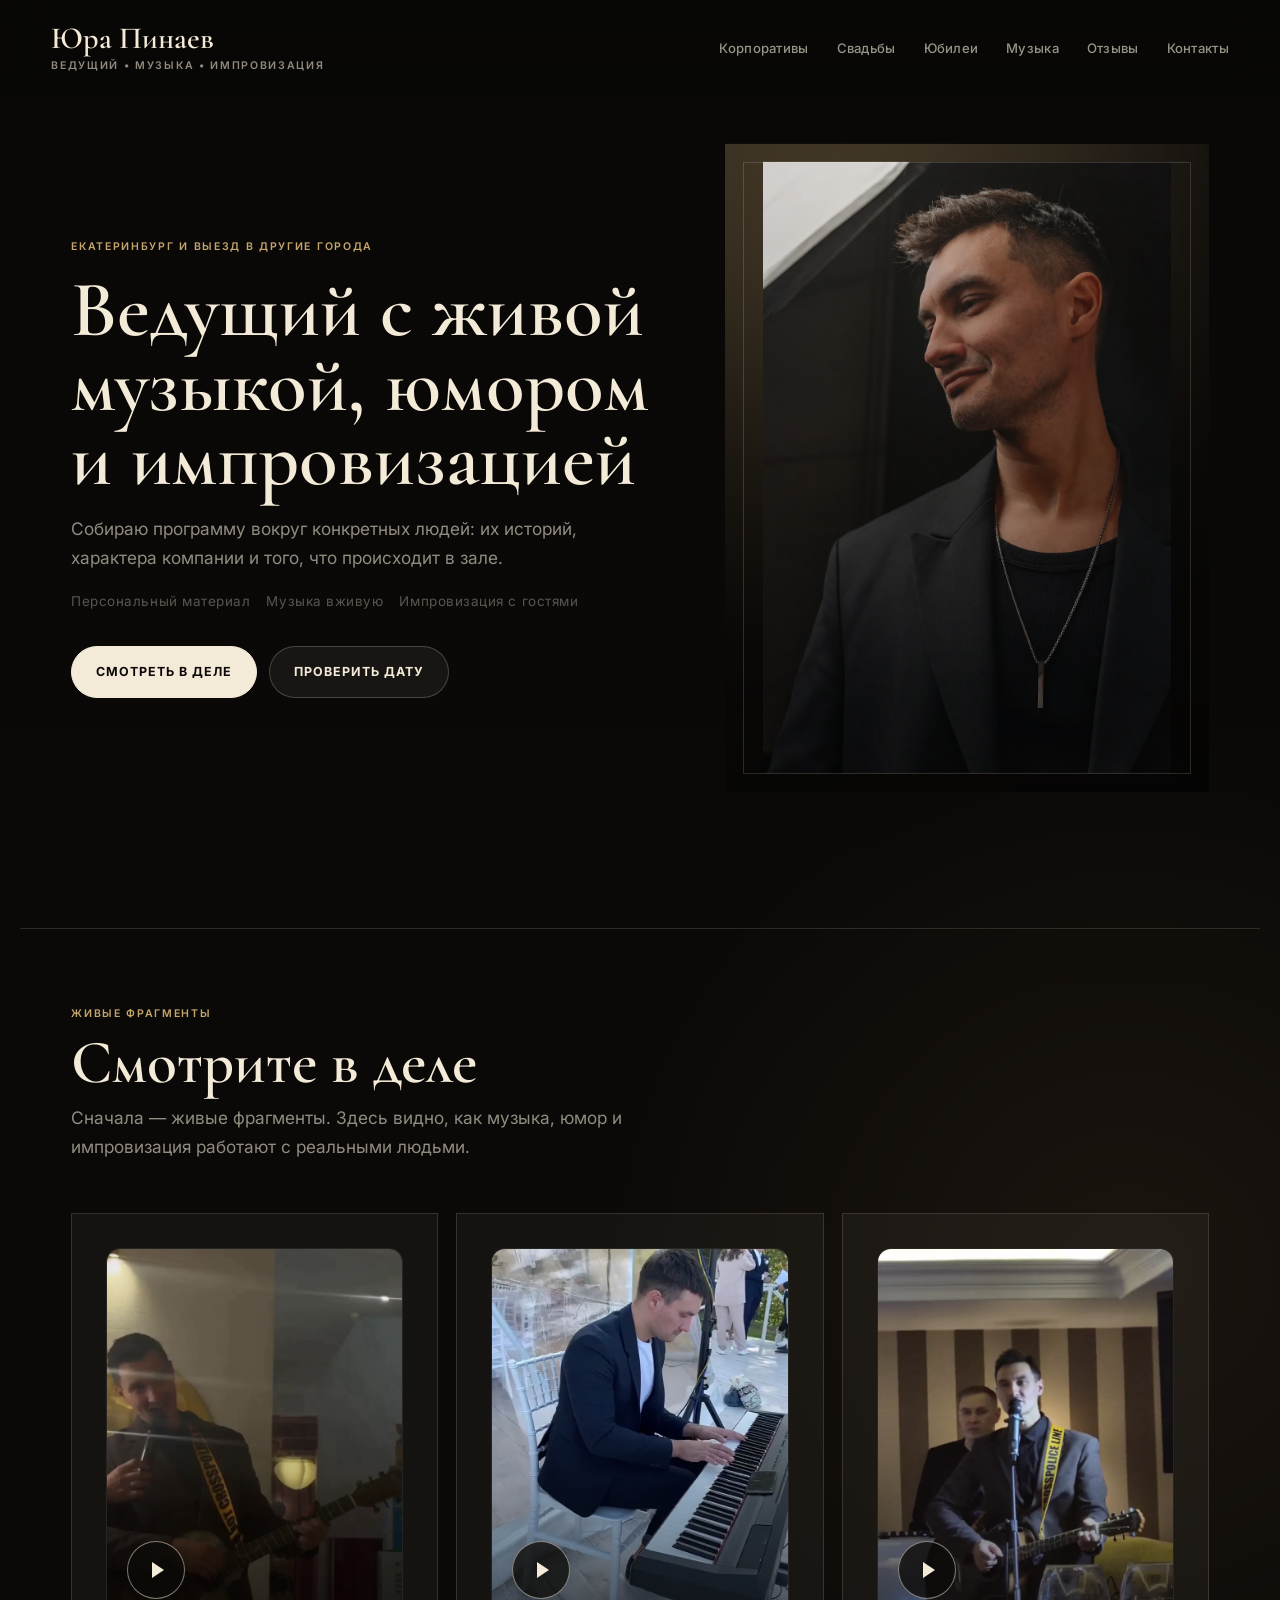
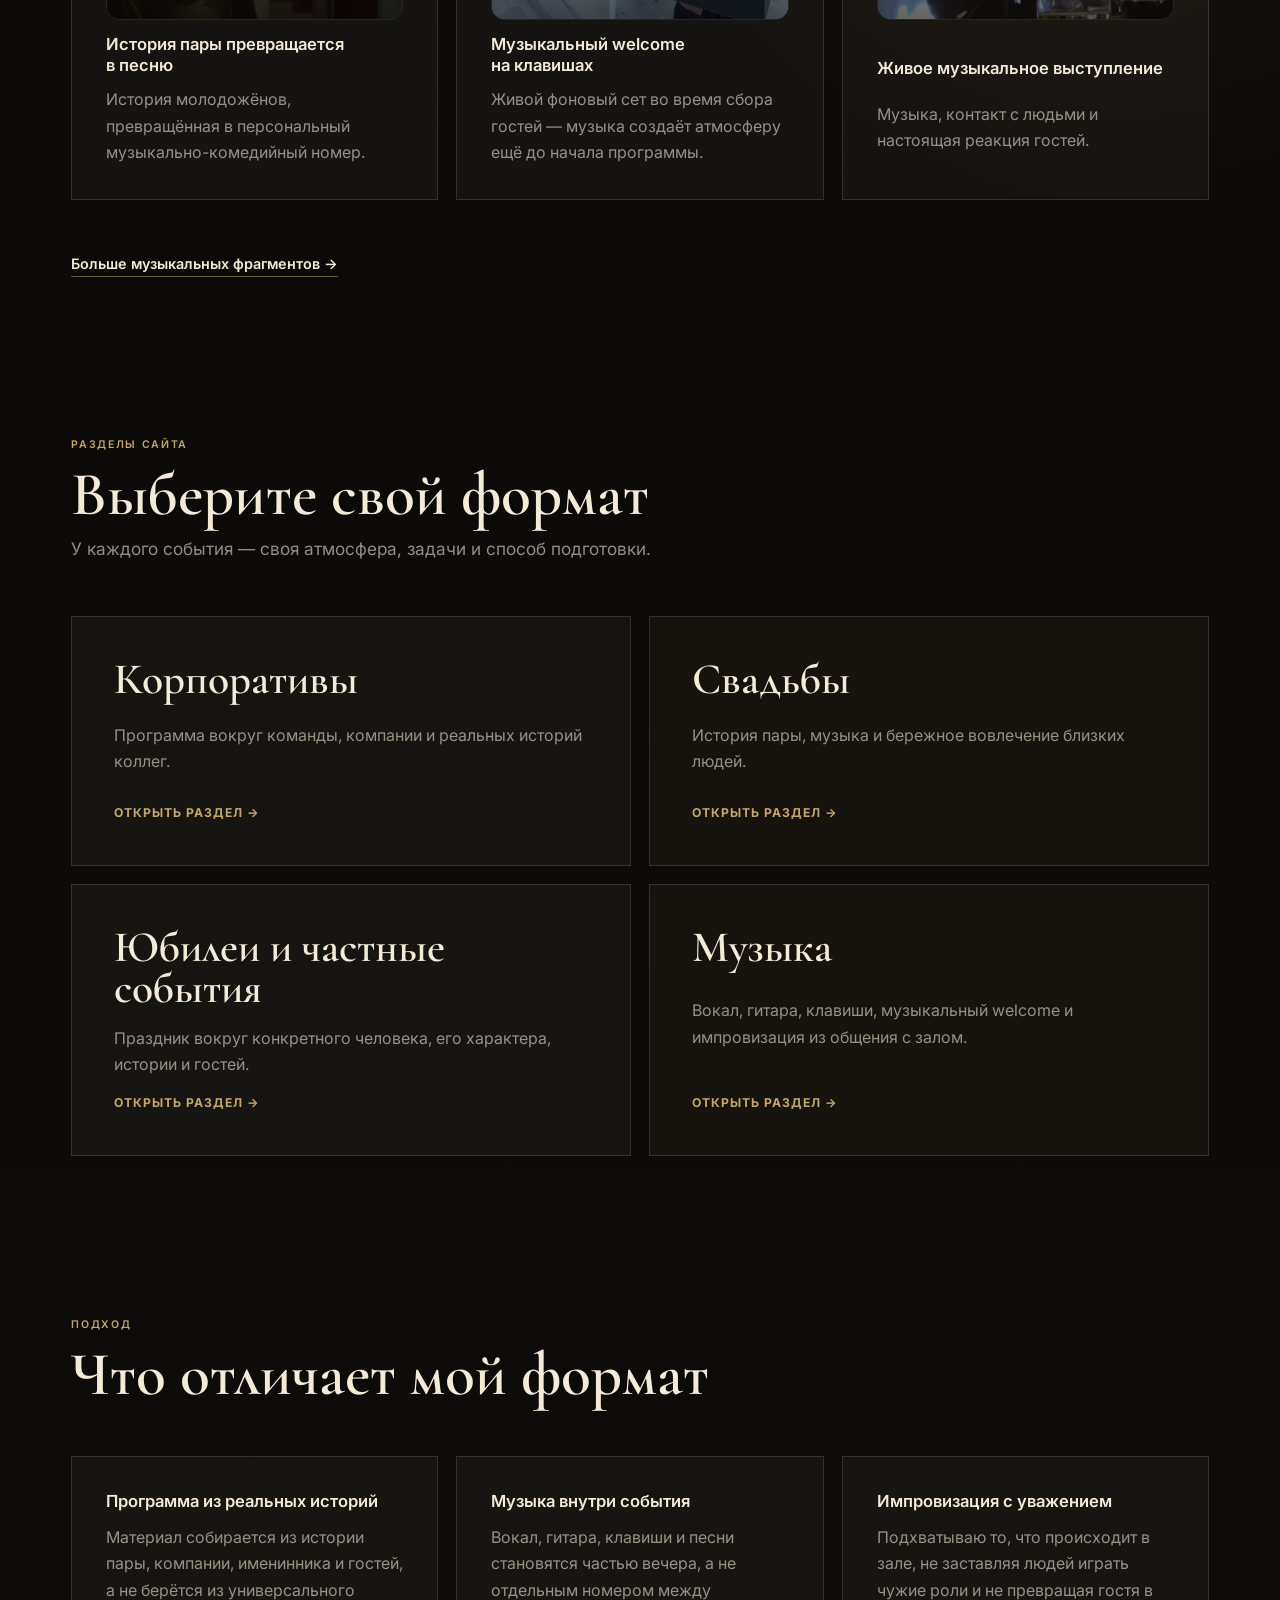
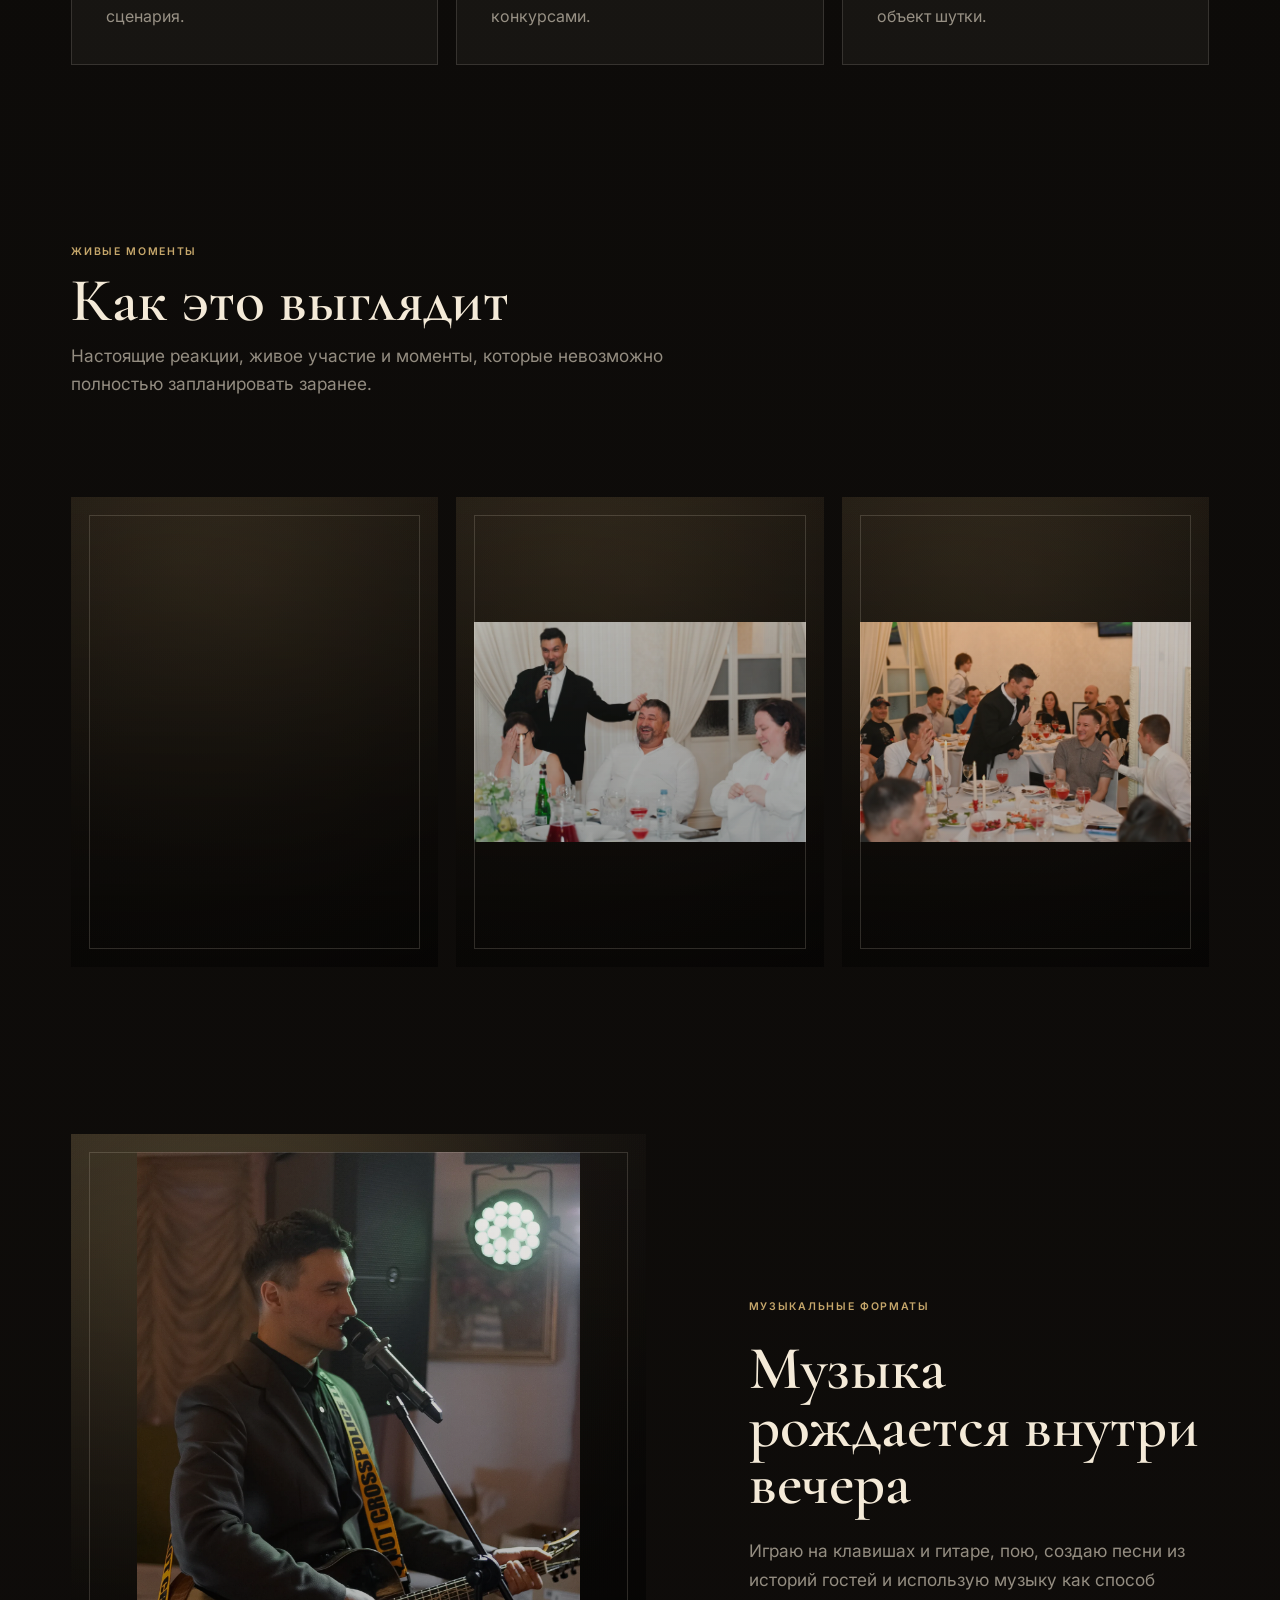
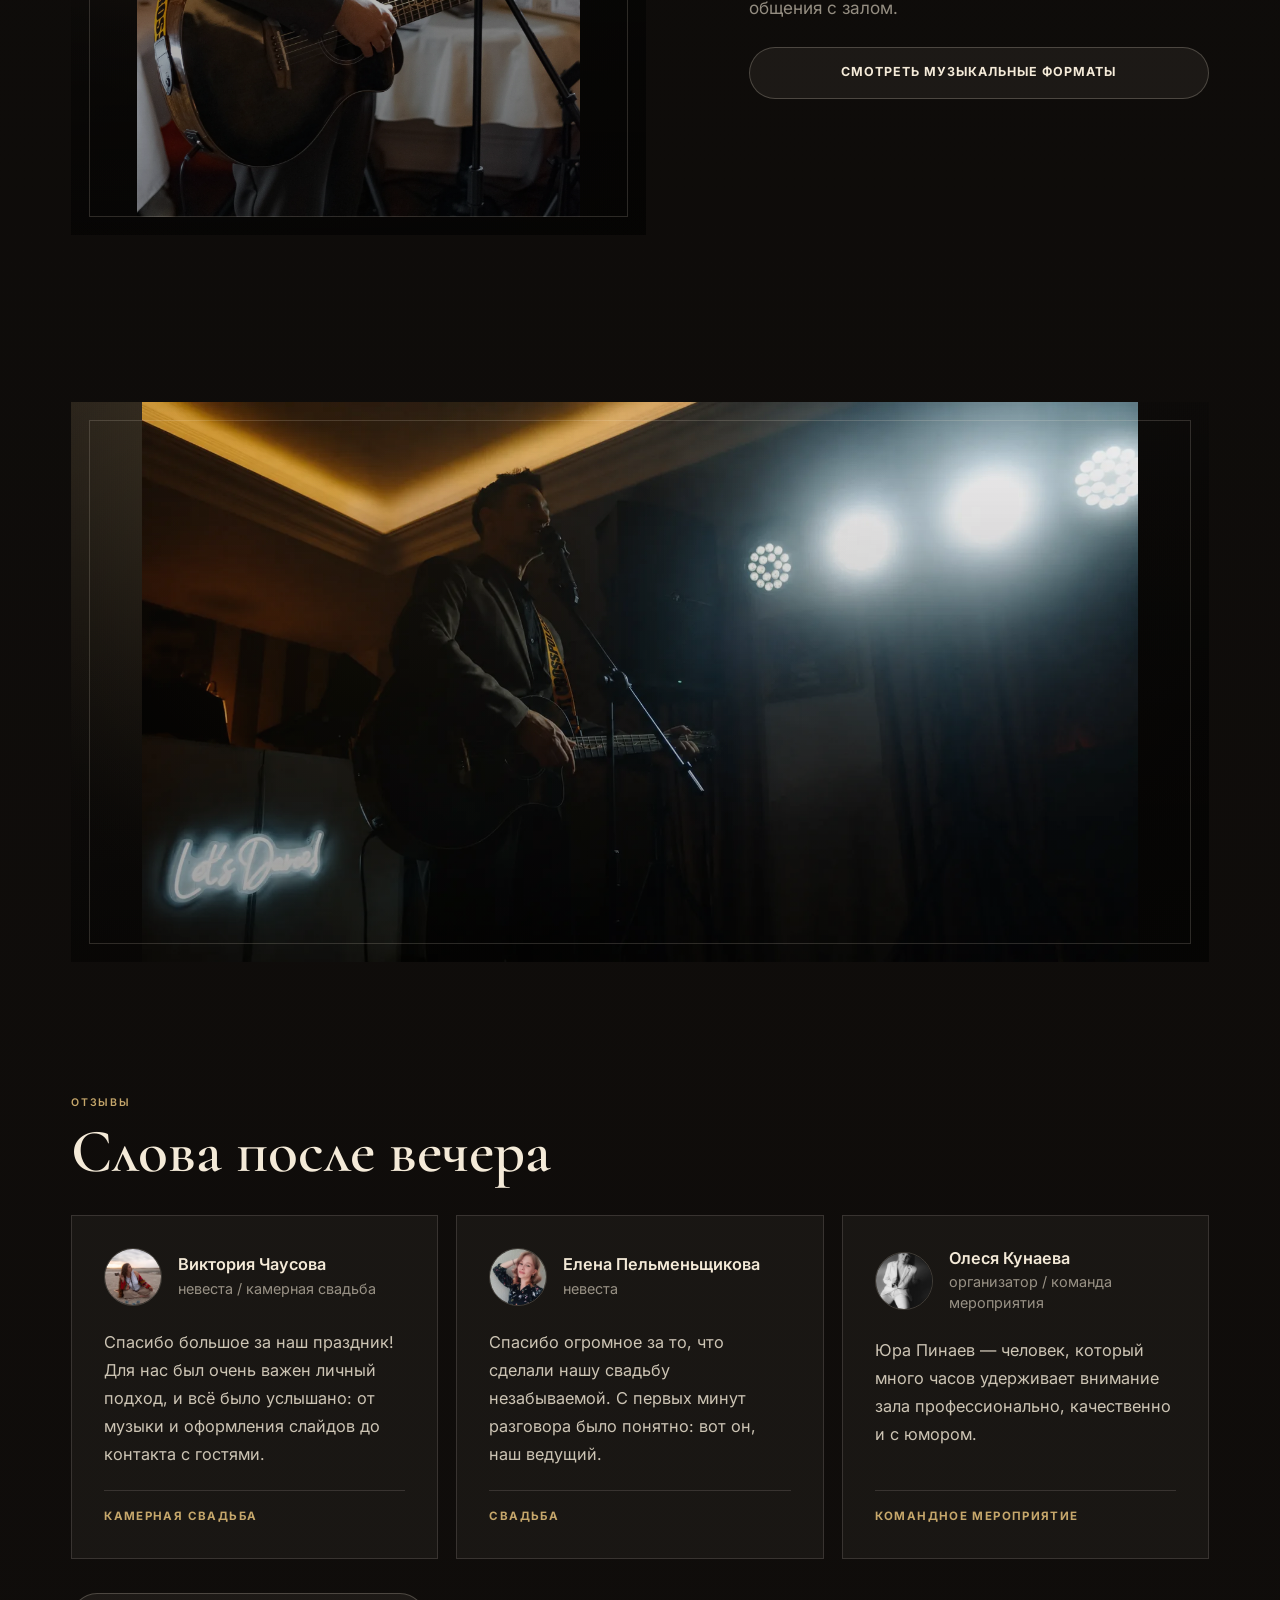
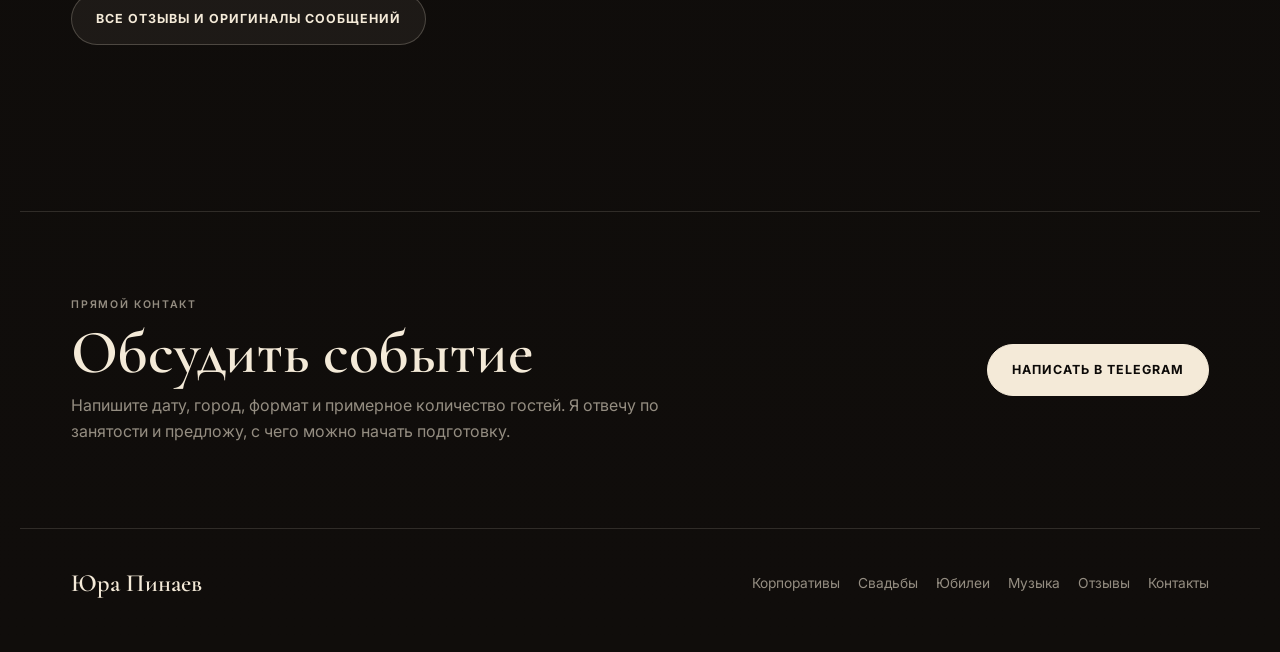
==== index.html @ 1d0851c0 "Обновлено позиционирование сайта и добавлены новые видео" ====
<!doctype html>
<html lang="ru">
<head>
  <meta charset="utf-8">
  <meta name="viewport" content="width=device-width, initial-scale=1">
  <title>Юра Пинаев — ведущий с живой музыкой и импровизацией</title>
  <meta name="description" content="Ведущий мероприятий в Екатеринбурге: персональная программа, живая музыка, юмор и импровизация с гостями.">
  <link rel="preconnect" href="https://fonts.googleapis.com">
  <link rel="preconnect" href="https://fonts.gstatic.com" crossorigin>
  <link href="https://fonts.googleapis.com/css2?family=Cormorant+Garamond:wght@500;600;700&family=Inter:wght@400;500;600&display=swap" rel="stylesheet">
  <link rel="preload" as="image" href="assets/images/optimized/about/03 ChatGPT Image 29 апр. 2026 г., 00_05_25.webp" type="image/webp" fetchpriority="high">
  <link rel="stylesheet" href="assets/css/style.css">
</head>
<body>
  <header class="site-header" data-header>
    <a class="brand" href="index.html" aria-label="Юра Пинаев, на главную">
      <span class="brand__name">Юра Пинаев</span>
      <span class="brand__caption">ведущий • музыка • импровизация</span>
    </a>
    <button class="nav-toggle" type="button" aria-label="Открыть разделы сайта" aria-expanded="false" data-nav-toggle>
      <span class="nav-toggle__label">Разделы</span>
      <span class="nav-toggle__icon" aria-hidden="true"><span></span><span></span></span>
    </button>
    <nav class="site-nav" aria-label="Основная навигация" data-nav>
      <a class="site-nav__home" href="index.html" aria-current="page">Главная</a>
      <a href="korporativy.html">Корпоративы</a>
      <a href="svadby.html">Свадьбы</a>
      <a href="yubilei.html">Юбилеи</a>
      <a href="muzyka.html">Музыка</a>
      <a href="otzyvy.html">Отзывы</a>
      <a href="contacts.html">Контакты</a>
      <a class="button site-nav__cta" href="https://t.me/yuripinaev" target="_blank" rel="noopener">Проверить дату</a>
    </nav>
  </header>

  <main>
    <section class="hero hero--home section-reveal">
      <div class="hero__layout">
        <div class="hero__copy hero__copy--home">
          <p class="eyebrow">Екатеринбург и выезд в другие города</p>
          <h1>Ведущий с живой музыкой, юмором и импровизацией</h1>
          <p>Собираю программу вокруг конкретных людей: их историй, характера компании и того, что происходит в зале.</p>
          <div class="hero__meta">
            <span>Персональный материал</span>
            <span>Музыка вживую</span>
            <span>Импровизация с гостями</span>
          </div>
          <div class="hero__actions">
            <a class="button" href="#watch">Смотреть в деле</a>
            <a class="button button--ghost" href="https://t.me/yuripinaev" target="_blank" rel="noopener">Проверить дату</a>
          </div>
        </div>
        <div class="hero__figure hero__figure--home">
          <div class="media-placeholder media-placeholder--hero-home">
            <img class="media-image" src="assets/images/optimized/about/03 ChatGPT Image 29 апр. 2026 г., 00_05_25.webp" alt="Юра Пинаев" fetchpriority="high" width="1023" height="1537" decoding="async">
          </div>
        </div>
      </div>
    </section>

    <section class="video-section video-section--early section-reveal" id="watch">
      <div class="section-heading">
        <p class="eyebrow">Живые фрагменты</p>
        <h2>Смотрите в деле</h2>
        <p>Сначала — живые фрагменты. Здесь видно, как музыка, юмор и импровизация работают с реальными людьми.</p>
      </div>
      <div class="video-grid video-grid--featured">
        <article class="video-card">
          <button class="video-trigger" type="button" data-video-src="assets/video/wedding-love-story.mp4" aria-label="Воспроизвести видео «История пары превращается в песню»">
            <img src="assets/images/optimized/video/wedding-love-story.webp" alt="" width="720" height="1280" loading="lazy" decoding="async">
            <span class="video-trigger__shade" aria-hidden="true"></span>
            <span class="video-trigger__play" aria-hidden="true"></span>
          </button>
          <div class="video-card__copy">
            <h3>История пары превращается в песню</h3>
            <p>История молодожёнов, превращённая в персональный музыкально-комедийный номер.</p>
          </div>
        </article>
        <article class="video-card">
          <button class="video-trigger" type="button" data-video-src="assets/video/piano-welcome-web.mp4" aria-label="Воспроизвести видео «Музыкальный welcome на клавишах»">
            <img src="assets/images/optimized/video/piano-welcome.webp" alt="" width="720" height="1280" loading="lazy" decoding="async">
            <span class="video-trigger__shade" aria-hidden="true"></span>
            <span class="video-trigger__play" aria-hidden="true"></span>
          </button>
          <div class="video-card__copy">
            <h3>Музыкальный welcome на клавишах</h3>
            <p>Живой фоновый сет во время сбора гостей — музыка создаёт атмосферу ещё до начала программы.</p>
          </div>
        </article>
        <article class="video-card">
          <button class="video-trigger" type="button" data-video-src="assets/video/VID_20260304_124145_523.mp4" aria-label="Воспроизвести видео «Живое музыкальное выступление»">
            <img src="assets/images/optimized/video/live-performance.webp" alt="" width="720" height="1280" loading="lazy" decoding="async">
            <span class="video-trigger__shade" aria-hidden="true"></span>
            <span class="video-trigger__play" aria-hidden="true"></span>
          </button>
          <div class="video-card__copy">
            <h3>Живое музыкальное выступление</h3>
            <p>Музыка, контакт с людьми и настоящая реакция гостей.</p>
          </div>
        </article>
      </div>
      <a class="text-link" href="muzyka.html#live-video">Больше музыкальных фрагментов <span aria-hidden="true">→</span></a>
    </section>

    <section class="format-section section-reveal">
      <div class="section-heading">
        <p class="eyebrow">Разделы сайта</p>
        <h2>Выберите свой формат</h2>
        <p>У каждого события — своя атмосфера, задачи и способ подготовки.</p>
      </div>
      <div class="format-grid">
        <a class="format-card" href="korporativy.html">
          <h3>Корпоративы</h3>
          <p>Программа вокруг команды, компании и реальных историй коллег.</p>
          <span>Открыть раздел <span aria-hidden="true">→</span></span>
        </a>
        <a class="format-card" href="svadby.html">
          <h3>Свадьбы</h3>
          <p>История пары, музыка и бережное вовлечение близких людей.</p>
          <span>Открыть раздел <span aria-hidden="true">→</span></span>
        </a>
        <a class="format-card" href="yubilei.html">
          <h3>Юбилеи и частные события</h3>
          <p>Праздник вокруг конкретного человека, его характера, истории и гостей.</p>
          <span>Открыть раздел <span aria-hidden="true">→</span></span>
        </a>
        <a class="format-card" href="muzyka.html">
          <h3>Музыка</h3>
          <p>Вокал, гитара, клавиши, музыкальный welcome и импровизация из общения с залом.</p>
          <span>Открыть раздел <span aria-hidden="true">→</span></span>
        </a>
      </div>
    </section>

    <section class="feature-section section-reveal">
      <div class="section-heading">
        <p class="eyebrow">Подход</p>
        <h2>Что отличает мой формат</h2>
      </div>
      <div class="feature-grid feature-grid--three">
        <article class="feature-card">
          <h3>Программа из реальных историй</h3>
          <p>Материал собирается из истории пары, компании, именинника и гостей, а не берётся из универсального сценария.</p>
        </article>
        <article class="feature-card">
          <h3>Музыка внутри события</h3>
          <p>Вокал, гитара, клавиши и песни становятся частью вечера, а не отдельным номером между конкурсами.</p>
        </article>
        <article class="feature-card">
          <h3>Импровизация с уважением</h3>
          <p>Подхватываю то, что происходит в зале, не заставляя людей играть чужие роли и не превращая гостя в объект шутки.</p>
        </article>
      </div>
    </section>

    <section class="wide-media section-reveal" id="atmosphere">
      <div class="section-heading">
        <p class="eyebrow">Живые моменты</p>
        <h2>Как это выглядит</h2>
        <p>Настоящие реакции, живое участие и моменты, которые невозможно полностью запланировать заранее.</p>
      </div>
    </section>

    <section class="gallery-grid gallery-grid--editorial section-reveal" aria-label="Живая атмосфера событий">
      <div class="media-placeholder"><img class="media-image" src="assets/images/optimized/atmosphere/DSC_2094.webp" alt="Гости смеются на мероприятии" loading="lazy" width="1400" height="931" decoding="async"></div>
      <div class="media-placeholder"><img class="media-image" src="assets/images/optimized/atmosphere/1 (190).webp" alt="Атмосфера праздника" loading="lazy" width="1400" height="933" decoding="async"></div>
      <div class="media-placeholder"><img class="media-image" src="assets/images/optimized/atmosphere/DSC_2087.webp" alt="Живой момент вечера" loading="lazy" width="1400" height="931" decoding="async"></div>
    </section>

    <section class="split-showcase section-reveal">
      <div class="media-placeholder media-placeholder--tall">
        <img class="media-image" src="assets/images/optimized/music/photo-513.webp" alt="Юра Пинаев играет на гитаре во время события" loading="lazy" width="1400" height="2104" decoding="async">
      </div>
      <div class="showcase-copy">
        <p class="eyebrow">Музыкальные форматы</p>
        <h2>Музыка рождается внутри вечера</h2>
        <p>Играю на клавишах и гитаре, пою, создаю песни из историй гостей и использую музыку как способ общения с залом.</p>
        <a class="button button--ghost" href="muzyka.html">Смотреть музыкальные форматы</a>
      </div>
    </section>

    <section class="wide-media wide-media--home section-reveal">
      <div class="media-placeholder media-placeholder--wide media-placeholder--homewide">
        <img class="media-image" src="assets/images/optimized/hero/ChatGPT Image 29 апр. 2026 г., 00_25_56.webp" alt="Сценический образ Юры Пинаева" width="1672" height="941" loading="lazy" decoding="async">
      </div>
    </section>

    <section class="home-reviews section-reveal" aria-label="Отзывы">
      <div class="section-heading">
        <p class="eyebrow">Отзывы</p>
        <h2>Слова после вечера</h2>
      </div>
      <div class="reviews-grid reviews-grid--featured">
        <article class="review-card review-card--featured">
          <div class="review-card__top">
            <img class="review-avatar" src="assets/images/optimized/reviews/avatars/4O0FKWNzyrY.webp" alt="Виктория Чаусова" width="300" height="450" loading="lazy" decoding="async">
            <div>
              <h3>Виктория Чаусова</h3>
              <p>невеста / камерная свадьба</p>
            </div>
          </div>
          <p class="review-card__text">Спасибо большое за наш праздник! Для нас был очень важен личный подход, и всё было услышано: от музыки и оформления слайдов до контакта с гостями.</p>
          <p class="review-card__event">Камерная свадьба</p>
        </article>

        <article class="review-card review-card--featured">
          <div class="review-card__top">
            <img class="review-avatar" src="assets/images/optimized/reviews/avatars/IMG_20260501_224400_450.webp" alt="Елена Пельменьщикова" width="300" height="300" loading="lazy" decoding="async">
            <div>
              <h3>Елена Пельменьщикова</h3>
              <p>невеста</p>
            </div>
          </div>
          <p class="review-card__text">Спасибо огромное за то, что сделали нашу свадьбу незабываемой. С первых минут разговора было понятно: вот он, наш ведущий.</p>
          <p class="review-card__event">Свадьба</p>
        </article>

        <article class="review-card review-card--featured">
          <div class="review-card__top">
            <img class="review-avatar" src="assets/images/optimized/reviews/avatars/nwIebamSfK4.webp" alt="Олеся Кунаева" width="300" height="450" loading="lazy" decoding="async">
            <div>
              <h3>Олеся Кунаева</h3>
              <p>организатор / команда мероприятия</p>
            </div>
          </div>
          <p class="review-card__text">Юра Пинаев — человек, который много часов удерживает внимание зала профессионально, качественно и с юмором.</p>
          <p class="review-card__event">Командное мероприятие</p>
        </article>
      </div>
      <a class="button button--ghost section-action" href="otzyvy.html">Все отзывы и оригиналы сообщений</a>
    </section>

    <section class="cta-band section-reveal">
      <div class="cta-band__copy">
        <p class="eyebrow">Прямой контакт</p>
        <h2>Обсудить событие</h2>
        <p>Напишите дату, город, формат и примерное количество гостей. Я отвечу по занятости и предложу, с чего можно начать подготовку.</p>
      </div>
      <a class="button" href="https://t.me/yuripinaev" target="_blank" rel="noopener">Написать в Telegram</a>
    </section>
  </main>

  <div class="video-modal" role="dialog" aria-modal="true" aria-labelledby="video-modal-title" hidden data-video-modal>
    <div class="video-modal__panel" data-video-modal-panel>
      <h2 class="visually-hidden" id="video-modal-title">Просмотр видео</h2>
      <button class="video-modal__close" type="button" aria-label="Закрыть видео" data-video-modal-close></button>
      <video controls playsinline preload="none" data-video-modal-player></video>
    </div>
  </div>

  <footer class="site-footer">
    <p>Юра Пинаев</p>
    <nav aria-label="Навигация в подвале">
      <a href="korporativy.html">Корпоративы</a>
      <a href="svadby.html">Свадьбы</a>
      <a href="yubilei.html">Юбилеи</a>
      <a href="muzyka.html">Музыка</a>
      <a href="otzyvy.html">Отзывы</a>
      <a href="contacts.html">Контакты</a>
    </nav>
  </footer>

  <script src="assets/js/main.js"></script>
</body>
</html>
---- assets/css/style.css ----
:root {
  --bg: #0d0b09;
  --bg-2: #14110e;
  --panel: rgba(255, 247, 231, 0.045);
  --panel-strong: rgba(255, 247, 231, 0.075);
  --milk: #f4ead8;
  --text: rgba(244, 234, 216, 0.86);
  --muted: rgba(244, 234, 216, 0.58);
  --faint: rgba(244, 234, 216, 0.34);
  --line: rgba(244, 234, 216, 0.14);
  --gold: #c6a76b;
  --bronze: #8f6840;
  --deep: #070605;
  --max: 1240px;
}

*,
*::before,
*::after {
  box-sizing: border-box;
}

html {
  scroll-behavior: smooth;
}

body {
  margin: 0;
  min-height: 100vh;
  color: var(--text);
  background:
    radial-gradient(circle at 18% -8%, rgba(198, 167, 107, 0.16), transparent 30rem),
    radial-gradient(circle at 88% 18%, rgba(143, 104, 64, 0.12), transparent 34rem),
    linear-gradient(180deg, #090807 0%, var(--bg) 42%, #100d0b 100%);
  font-family: Inter, Arial, sans-serif;
  font-size: 16px;
  line-height: 1.65;
  overflow-x: hidden;
}

body::before {
  content: "";
  position: fixed;
  inset: 0;
  z-index: -1;
  pointer-events: none;
  background:
    linear-gradient(90deg, rgba(255, 255, 255, 0.025) 1px, transparent 1px),
    linear-gradient(180deg, rgba(255, 255, 255, 0.018) 1px, transparent 1px);
  background-size: 120px 120px;
  mask-image: linear-gradient(180deg, rgba(0, 0, 0, 0.55), transparent 62%);
}

body.nav-open,
body.lightbox-open,
body.video-modal-open {
  overflow: hidden;
}

a {
  color: inherit;
  text-decoration: none;
}

button {
  color: inherit;
  font: inherit;
}

a:focus-visible,
button:focus-visible,
video:focus-visible {
  outline: 2px solid var(--gold);
  outline-offset: 4px;
}

img,
video {
  display: block;
  max-width: 100%;
}

video {
  background: #050504;
}

p {
  margin: 0;
}

.site-header {
  align-items: center;
  background: rgba(10, 8, 7, 0.28);
  border-bottom: 1px solid transparent;
  backdrop-filter: blur(20px);
  display: flex;
  justify-content: space-between;
  left: 0;
  padding: 24px clamp(18px, 4vw, 58px);
  position: fixed;
  right: 0;
  top: 0;
  transition: background 320ms ease, border-color 320ms ease, padding 320ms ease;
  z-index: 20;
}

.site-header.is-scrolled {
  background: rgba(10, 8, 7, 0.78);
  border-bottom-color: var(--line);
  padding-bottom: 16px;
  padding-top: 16px;
}

.brand {
  display: grid;
  gap: 4px;
  line-height: 1.15;
  max-width: min(380px, calc(100vw - 120px));
  position: relative;
  z-index: 22;
}

.brand__name {
  color: var(--milk);
  font-family: "Cormorant Garamond", Georgia, serif;
  font-size: clamp(1.55rem, 2.4vw, 2.25rem);
  font-weight: 600;
  line-height: 1;
}

.brand__caption,
.eyebrow {
  color: var(--gold);
  font-size: 0.66rem;
  font-weight: 600;
  letter-spacing: 0.16em;
  text-transform: uppercase;
}

.brand__caption {
  color: var(--muted);
  line-height: 1.35;
  max-width: 100%;
}

.site-nav {
  align-items: center;
  display: flex;
  gap: clamp(16px, 2.2vw, 34px);
  font-size: 0.82rem;
  font-weight: 500;
  letter-spacing: 0.02em;
}

.site-nav a {
  color: rgba(244, 234, 216, 0.62);
  position: relative;
  transition: color 260ms ease;
}

.site-nav a::after {
  background: linear-gradient(90deg, transparent, var(--gold), transparent);
  bottom: -10px;
  content: "";
  height: 1px;
  left: -8px;
  opacity: 0;
  position: absolute;
  right: -8px;
  transform: scaleX(0.4);
  transition: opacity 260ms ease, transform 260ms ease;
}

.site-nav a:hover,
.site-nav a[aria-current="page"] {
  color: var(--milk);
}

.site-nav a:hover::after,
.site-nav a[aria-current="page"]::after {
  opacity: 1;
  transform: scaleX(1);
}

.site-nav__home,
.site-nav .site-nav__cta {
  display: none;
}

.nav-toggle {
  align-items: center;
  appearance: none;
  background: transparent;
  border: 1px solid var(--line);
  border-radius: 999px;
  cursor: pointer;
  display: none;
  gap: 10px;
  height: 44px;
  padding: 0 14px;
  position: relative;
  z-index: 22;
}

.nav-toggle__label {
  color: var(--milk);
  font-size: 0.72rem;
  font-weight: 600;
  letter-spacing: 0.08em;
  text-transform: uppercase;
}

.nav-toggle__icon {
  display: block;
  height: 20px;
  position: relative;
  width: 20px;
}

.nav-toggle__icon span {
  background: var(--milk);
  height: 1px;
  left: 0;
  position: absolute;
  transition: transform 240ms ease;
  width: 20px;
}

.nav-toggle__icon span:first-child {
  top: 6px;
}

.nav-toggle__icon span:last-child {
  top: 14px;
}

.nav-open .nav-toggle__icon span:first-child {
  transform: translateY(4px) rotate(38deg);
}

.nav-open .nav-toggle__icon span:last-child {
  transform: translateY(-4px) rotate(-38deg);
}

main {
  overflow: hidden;
}

.hero,
.page-hero,
.intro,
.split-showcase,
.cards-grid,
.home-reviews,
.proofs-section,
.feature-grid,
.video-grid,
.contact-list,
.wide-media,
.content-band,
.gallery-grid,
.reviews-layout,
.contact-grid,
.duo-band,
.video-section,
.format-section,
.feature-section,
.related-sections {
  margin-left: auto;
  margin-right: auto;
  max-width: var(--max);
  padding-left: clamp(18px, 4vw, 58px);
  padding-right: clamp(18px, 4vw, 58px);
  width: 100%;
}

.hero {
  min-height: 100vh;
  padding-top: clamp(124px, 16vh, 164px);
  padding-bottom: clamp(88px, 12vw, 136px);
  position: relative;
}

.hero__layout {
  align-items: center;
  display: grid;
  gap: clamp(28px, 5vw, 64px);
  grid-template-columns: minmax(0, 1fr) minmax(340px, 0.82fr);
}

.hero__copy {
  display: grid;
  gap: 18px;
  max-width: 640px;
  min-width: 0;
  width: 100%;
}

.hero__copy--home {
  max-width: 700px;
}

.hero__copy p:not(.eyebrow),
.page-hero > p,
.content-band .empty-section,
.section-heading > p:not(.eyebrow),
.showcase-copy > p:not(.eyebrow) {
  color: var(--muted);
  font-size: clamp(1rem, 1.35vw, 1.18rem);
  max-width: 620px;
}

.hero__meta {
  color: var(--faint);
  display: flex;
  flex-wrap: wrap;
  gap: 10px 16px;
  font-size: 0.84rem;
  letter-spacing: 0.04em;
}

.hero__figure {
  justify-self: end;
  width: min(100%, 520px);
}

.hero__figure--home {
  width: min(100%, 500px);
}

.hero__figure .media-placeholder {
  aspect-ratio: 0.82;
  min-height: clamp(520px, 72vh, 760px);
}

.hero__figure .media-image {
  object-position: center 18%;
}

.media-placeholder--hero-home {
  aspect-ratio: 0.82;
  min-height: clamp(520px, 70vh, 740px);
}

.media-placeholder--hero-home .media-image {
  height: calc(100% - 36px);
  inset: 18px;
  object-fit: contain;
  object-position: center center;
  width: calc(100% - 36px);
}

.hero__actions {
  display: flex;
  flex-wrap: wrap;
  gap: 12px;
  margin-top: 16px;
}

h1,
h2,
h3 {
  color: var(--milk);
  font-family: "Cormorant Garamond", Georgia, serif;
  letter-spacing: 0;
  line-height: 0.94;
  margin: 0;
  text-wrap: pretty;
}

h1 {
  font-size: clamp(3.6rem, 7.4vw, 7.4rem);
  font-weight: 600;
  max-width: 960px;
  overflow-wrap: anywhere;
  word-break: break-word;
}

.hero--home h1 {
  font-size: clamp(3.35rem, 6.2vw, 6.5rem);
}

h2 {
  font-size: clamp(2.5rem, 4.8vw, 5.4rem);
  font-weight: 600;
}

h3 {
  font-size: clamp(1.8rem, 2.8vw, 3rem);
  font-weight: 600;
}

.button {
  align-items: center;
  background: var(--milk);
  border: 1px solid var(--milk);
  border-radius: 999px;
  color: #0c0a08;
  display: inline-flex;
  font-size: 0.78rem;
  font-weight: 700;
  justify-content: center;
  letter-spacing: 0.08em;
  min-height: 52px;
  padding: 0 24px;
  text-transform: uppercase;
  transition: background 260ms ease, border-color 260ms ease, color 260ms ease, transform 260ms ease;
}

.button:hover {
  background: #fff7e7;
  transform: translateY(-2px);
}

.button--ghost {
  background: rgba(244, 234, 216, 0.06);
  border-color: rgba(244, 234, 216, 0.22);
  color: var(--milk);
}

.button--ghost:hover {
  background: rgba(244, 234, 216, 0.12);
  border-color: rgba(244, 234, 216, 0.36);
  color: var(--milk);
}

.media-placeholder {
  align-items: center;
  background:
    linear-gradient(180deg, rgba(6, 5, 4, 0.22), rgba(6, 5, 4, 0.78)),
    radial-gradient(circle at 24% 18%, rgba(198, 167, 107, 0.28), transparent 24rem),
    linear-gradient(135deg, #28221c 0%, #14110f 48%, #050504 100%);
  color: rgba(244, 234, 216, 0.56);
  display: flex;
  max-width: 100%;
  min-height: 320px;
  overflow: hidden;
  position: relative;
  transform: translate3d(0, calc(var(--parallax, 0) * -1px), 0);
}

.media-placeholder::before {
  background:
    linear-gradient(120deg, transparent 0%, rgba(255, 255, 255, 0.07) 48%, transparent 58%),
    linear-gradient(180deg, rgba(244, 234, 216, 0.06), transparent);
  content: "";
  inset: 0;
  opacity: 0.7;
  position: absolute;
  transform: scale(var(--media-scale, 1));
  transform-origin: center;
  transition: transform 700ms ease, opacity 700ms ease;
}

.media-placeholder::after {
  border: 1px solid rgba(244, 234, 216, 0.16);
  content: "";
  inset: 18px;
  position: absolute;
}

.media-placeholder span {
  font-size: 0.67rem;
  font-weight: 700;
  letter-spacing: 0.18em;
  margin: auto;
  position: relative;
  text-transform: uppercase;
}

.media-image {
  display: block;
  height: 100%;
  inset: 0;
  object-fit: cover;
  position: absolute;
  width: 100%;
}

.media-placeholder:has(.media-image)::before {
  background:
    linear-gradient(180deg, rgba(6, 5, 4, 0.06), rgba(6, 5, 4, 0.58)),
    radial-gradient(circle at 30% 14%, rgba(198, 167, 107, 0.16), transparent 30rem);
  z-index: 1;
}

.media-placeholder:has(.media-image)::after {
  z-index: 2;
}

.media-placeholder--wide {
  min-height: min(58vw, 620px);
}

.media-placeholder--wide .media-image {
  object-position: center 26%;
}

.media-placeholder--portrait {
  aspect-ratio: 0.78;
  min-height: 0;
}

.media-placeholder--portrait .media-image {
  height: calc(100% - 36px);
  inset: 18px;
  object-fit: contain;
  object-position: center center;
  width: calc(100% - 36px);
}

.media-placeholder--tall {
  aspect-ratio: 0.82;
  min-height: clamp(420px, 62vh, 720px);
}

.media-placeholder--tall .media-image {
  height: calc(100% - 36px);
  inset: 18px;
  object-fit: contain;
  object-position: center center;
  width: calc(100% - 36px);
}

.intro {
  padding-top: clamp(42px, 8vw, 84px);
  padding-bottom: clamp(82px, 11vw, 132px);
}

.intro p {
  color: var(--milk);
  font-family: "Cormorant Garamond", Georgia, serif;
  font-size: clamp(2.35rem, 4.8vw, 5.2rem);
  font-weight: 500;
  line-height: 0.98;
  max-width: 1040px;
}

.split-showcase {
  align-items: center;
  display: grid;
  gap: clamp(34px, 8vw, 104px);
  grid-template-columns: minmax(0, 0.9fr) minmax(280px, 0.72fr);
  padding-bottom: clamp(88px, 13vw, 170px);
}

.showcase-copy {
  display: grid;
  gap: 24px;
}

.cards-grid,
.home-reviews,
.proofs-section,
.gallery-grid,
.reviews-layout,
.contact-grid {
  display: grid;
  gap: 18px;
  padding-bottom: clamp(92px, 13vw, 170px);
}

.cards-grid {
  grid-template-columns: repeat(3, minmax(0, 1fr));
}

.cards-grid--text .service-card {
  background: var(--panel);
  border: 1px solid var(--line);
  border-top: 1px solid var(--line);
  gap: 14px;
  min-height: 232px;
  padding: 26px;
  transition: background 260ms ease, border-color 260ms ease, transform 260ms ease;
}

.cards-grid--text .service-card:hover {
  background: var(--panel-strong);
  border-color: rgba(198, 167, 107, 0.32);
  transform: translateY(-4px);
}

.cards-grid--text .service-card h3 {
  font-size: clamp(1.6rem, 2.2vw, 2.2rem);
}

.cards-grid--text .service-card p {
  color: var(--muted);
}

.home-reviews {
  gap: 34px;
}

.section-heading {
  display: grid;
  gap: 12px;
  max-width: 720px;
}

.video-section,
.format-section,
.feature-section {
  display: grid;
  gap: clamp(28px, 5vw, 52px);
  padding-bottom: clamp(92px, 13vw, 160px);
}

.video-section--early {
  border-top: 1px solid var(--line);
  padding-top: clamp(44px, 7vw, 76px);
  scroll-margin-top: 92px;
}

.video-section--single {
  align-items: start;
  grid-template-columns: minmax(0, 1fr) minmax(280px, 390px);
}

.video-section .video-grid,
.feature-section .feature-grid {
  max-width: none;
  padding-bottom: 0;
  padding-left: 0;
  padding-right: 0;
}

.format-grid {
  display: grid;
  gap: 18px;
  grid-template-columns: repeat(2, minmax(0, 1fr));
}

.format-card {
  background: var(--panel);
  border: 1px solid var(--line);
  display: grid;
  gap: 16px;
  min-height: 250px;
  padding: clamp(24px, 3.6vw, 42px);
  transition: background 260ms ease, border-color 260ms ease, transform 260ms ease;
}

.format-card:nth-child(2n) {
  background: rgba(198, 167, 107, 0.055);
}

.format-card:hover {
  background: var(--panel-strong);
  border-color: rgba(198, 167, 107, 0.4);
  transform: translateY(-4px);
}

.format-card h3 {
  font-size: clamp(2rem, 3.4vw, 3.65rem);
}

.format-card p {
  color: var(--muted);
  max-width: 500px;
}

.format-card > span {
  align-self: end;
  color: var(--gold);
  font-size: 0.76rem;
  font-weight: 700;
  letter-spacing: 0.08em;
  margin-top: auto;
  text-transform: uppercase;
}

.text-link {
  color: var(--milk);
  font-size: 0.9rem;
  font-weight: 600;
  justify-self: start;
  text-decoration: underline;
  text-decoration-color: rgba(198, 167, 107, 0.5);
  text-underline-offset: 7px;
}

.text-link:hover {
  color: var(--gold);
}

.section-action {
  justify-self: start;
  width: auto;
}

.text-panel,
.feature-card,
.video-card,
.service-card {
  background: var(--panel);
  border: 1px solid var(--line);
  color: var(--text);
  padding: clamp(22px, 3vw, 34px);
}

.text-panel {
  display: grid;
  gap: 18px;
}

.text-panel p,
.feature-card p,
.video-card p {
  color: var(--muted);
}

.feature-grid,
.video-grid,
.contact-list,
.duo-band {
  display: grid;
  gap: 18px;
}

.feature-grid {
  grid-template-columns: repeat(4, minmax(0, 1fr));
}

.feature-grid--three {
  grid-template-columns: repeat(3, minmax(0, 1fr));
}

.feature-grid--five {
  grid-template-columns: repeat(5, minmax(0, 1fr));
}

.feature-grid--music {
  grid-template-columns: repeat(2, minmax(0, 1fr));
}

.feature-grid--balanced {
  grid-template-columns: repeat(2, minmax(0, 1fr));
}

.feature-card {
  display: grid;
  gap: 12px;
  min-height: 180px;
  transition: background 260ms ease, border-color 260ms ease, transform 260ms ease;
}

.feature-card h3,
.video-card h3,
.contact-placeholder h3 {
  font-family: Inter, Arial, sans-serif;
  font-size: clamp(1rem, 1.3vw, 1.22rem);
  line-height: 1.28;
}

.feature-card:hover,
.video-card:hover,
.contact-placeholder:hover {
  background: var(--panel-strong);
  border-color: rgba(198, 167, 107, 0.32);
  transform: translateY(-4px);
}

.gallery-grid {
  grid-template-columns: repeat(3, minmax(0, 1fr));
}

.gallery-grid--wide {
  grid-template-columns: repeat(4, minmax(0, 1fr));
}

.gallery-grid--two {
  grid-template-columns: repeat(2, minmax(0, 1fr));
}

.gallery-grid .media-placeholder,
.gallery-grid--wide .media-placeholder,
.gallery-grid--two .media-placeholder {
  aspect-ratio: 0.9;
  min-height: 0;
}

.gallery-grid .media-placeholder,
.gallery-grid--wide .media-placeholder,
.gallery-grid--two .media-placeholder {
  background:
    linear-gradient(180deg, rgba(13, 10, 8, 0.42), rgba(7, 6, 5, 0.9)),
    radial-gradient(circle at 50% 18%, rgba(198, 167, 107, 0.16), transparent 20rem),
    linear-gradient(135deg, #1a1511 0%, #0f0c0a 100%);
}

.gallery-grid .media-placeholder .media-image,
.gallery-grid--wide .media-placeholder .media-image,
.gallery-grid--two .media-placeholder .media-image {
  height: calc(100% - 36px);
  inset: 18px;
  object-fit: contain;
  object-position: center center;
  width: calc(100% - 36px);
}

.gallery-grid--atmosphere .media-placeholder {
  aspect-ratio: 0.82;
}

.gallery-grid--editorial {
  grid-template-columns: repeat(3, minmax(0, 1fr));
}

.gallery-grid--editorial .media-placeholder {
  aspect-ratio: 0.78;
}

.gallery-grid--spaced {
  padding-top: clamp(34px, 6vw, 72px);
}

.video-grid--spaced {
  padding-top: clamp(34px, 6vw, 72px);
}

.duo-band {
  align-items: start;
  grid-template-columns: minmax(0, 1.05fr) minmax(280px, 0.95fr);
  padding-bottom: clamp(88px, 13vw, 144px);
}

.duo-band--spaced {
  padding-top: clamp(34px, 6vw, 72px);
}

.duo-band__copy {
  display: grid;
  gap: 22px;
}

.cta-band {
  align-items: center;
  border-top: 1px solid var(--line);
  display: flex;
  gap: 24px;
  justify-content: space-between;
  margin-left: auto;
  margin-right: auto;
  max-width: var(--max);
  padding: clamp(46px, 8vw, 84px) clamp(18px, 4vw, 58px);
  width: 100%;
}

.cta-band__copy {
  display: grid;
  gap: 10px;
  max-width: 640px;
}

.cta-band p {
  color: var(--muted);
}

.video-grid {
  grid-template-columns: repeat(2, minmax(0, 1fr));
}

.video-grid--featured {
  grid-template-columns: repeat(3, minmax(0, 1fr));
}

.video-grid--portrait {
  align-items: start;
  grid-template-columns: repeat(2, minmax(0, 1fr));
  justify-items: center;
}

.video-card {
  display: grid;
  gap: 14px;
  overflow: hidden;
}

.video-card__copy {
  display: grid;
  gap: 10px;
}

.video-card__note {
  border-top: 1px solid var(--line);
  color: var(--faint) !important;
  font-size: 0.82rem;
  margin-top: 4px;
  padding-top: 10px;
}

.video-trigger {
  appearance: none;
  aspect-ratio: 4 / 5;
  background: #050504;
  border: 1px solid rgba(244, 234, 216, 0.14);
  border-radius: 14px;
  cursor: pointer;
  overflow: hidden;
  padding: 0;
  position: relative;
  object-fit: cover;
  width: 100%;
}

.video-trigger img {
  height: 100%;
  object-fit: cover;
  object-position: center 34%;
  transition: transform 520ms ease;
  width: 100%;
}

.video-trigger__shade {
  background: linear-gradient(180deg, transparent 44%, rgba(5, 4, 3, 0.62));
  inset: 0;
  position: absolute;
}

.video-trigger__play {
  background: rgba(13, 11, 9, 0.76);
  border: 1px solid rgba(244, 234, 216, 0.5);
  border-radius: 999px;
  bottom: 20px;
  height: 58px;
  left: 20px;
  position: absolute;
  transition: background 240ms ease, border-color 240ms ease, transform 240ms ease;
  width: 58px;
}

.video-trigger__play::after {
  border-bottom: 8px solid transparent;
  border-left: 12px solid var(--milk);
  border-top: 8px solid transparent;
  content: "";
  left: 24px;
  position: absolute;
  top: 20px;
}

.video-trigger:hover img {
  transform: scale(1.035);
}

.video-trigger:hover .video-trigger__play {
  background: rgba(198, 167, 107, 0.9);
  border-color: var(--gold);
  transform: scale(1.06);
}

.video-card--portrait {
  align-content: start;
  justify-self: center;
  justify-items: center;
  width: min(100%, 360px);
}

.video-card--portrait > *:not(video) {
  justify-self: stretch;
}

.video-card--portrait video {
  aspect-ratio: 9 / 16;
  border-radius: 18px;
  object-fit: contain;
  width: 100%;
}

.video-modal {
  align-items: center;
  background: rgba(7, 6, 5, 0.94);
  backdrop-filter: blur(18px);
  display: flex;
  inset: 0;
  justify-content: center;
  padding: clamp(16px, 4vw, 48px);
  position: fixed;
  z-index: 90;
}

.video-modal[hidden] {
  display: none;
}

.video-modal__panel {
  align-items: center;
  display: flex;
  justify-content: center;
  max-height: 90dvh;
  max-width: min(94vw, 1120px);
  position: relative;
  width: 100%;
}

.video-modal video {
  background: #050504;
  border: 1px solid rgba(244, 234, 216, 0.18);
  border-radius: 16px;
  box-shadow: 0 30px 100px rgba(0, 0, 0, 0.52);
  max-height: 84dvh;
  max-width: 100%;
  object-fit: contain;
  width: auto;
}

.video-modal__close {
  appearance: none;
  background: rgba(13, 11, 9, 0.86);
  border: 1px solid var(--line);
  border-radius: 999px;
  cursor: pointer;
  height: 46px;
  position: fixed;
  right: clamp(14px, 3vw, 34px);
  top: clamp(14px, 3vw, 34px);
  width: 46px;
  z-index: 2;
}

.video-modal__close::before,
.video-modal__close::after {
  background: var(--milk);
  content: "";
  height: 1px;
  left: 12px;
  position: absolute;
  top: 22px;
  width: 20px;
}

.video-modal__close::before {
  transform: rotate(45deg);
}

.video-modal__close::after {
  transform: rotate(-45deg);
}

.visually-hidden {
  clip: rect(0 0 0 0);
  clip-path: inset(50%);
  height: 1px;
  overflow: hidden;
  position: absolute;
  white-space: nowrap;
  width: 1px;
}

.contact-list {
  grid-template-columns: repeat(2, minmax(0, 1fr));
}

.contact-list .contact-placeholder {
  color: var(--milk);
  display: grid;
  gap: 10px;
  min-height: 0;
}

.contact-placeholder span {
  color: var(--gold);
  font-size: 0.7rem;
  font-weight: 700;
  letter-spacing: 0.13em;
  text-transform: uppercase;
}

.contact-placeholder strong {
  font-family: "Cormorant Garamond", Georgia, serif;
  font-size: clamp(1.65rem, 2.5vw, 2.5rem);
  font-weight: 600;
  line-height: 1.05;
}

.reviews-grid {
  display: grid;
  gap: 18px;
}

.reviews-grid--featured {
  grid-template-columns: repeat(3, minmax(0, 1fr));
}

.service-card {
  display: grid;
  gap: 22px;
  transition: transform 480ms ease, background 260ms ease, border-color 260ms ease;
}

.service-card .media-placeholder {
  aspect-ratio: 0.76;
  min-height: 0;
}

.service-card:hover .media-placeholder::before {
  opacity: 1;
  transform: scale(1.055);
}

.service-card__eyebrow {
  color: var(--gold);
  font-size: 0.72rem;
  font-weight: 700;
  letter-spacing: 0.12em;
  text-transform: uppercase;
}

.page-hero {
  align-items: end;
  display: grid;
  gap: 30px;
  grid-template-columns: minmax(0, 1fr) minmax(280px, 0.46fr);
  min-height: 48vh;
  padding-top: 156px;
  padding-bottom: 22px;
}

.page-hero h1 {
  font-size: clamp(3.2rem, 7.8vw, 6.2rem);
}

.wide-media {
  padding-top: 18px;
  padding-bottom: clamp(62px, 10vw, 112px);
}

.wide-media--home {
  padding-top: 0;
  padding-bottom: clamp(74px, 10vw, 118px);
}

.media-placeholder--homewide {
  min-height: min(54vw, 560px);
}

.media-placeholder--homewide .media-image {
  object-fit: contain;
  object-position: center center;
}

.content-band {
  border-top: 1px solid var(--line);
  display: grid;
  gap: 34px;
  grid-template-columns: minmax(0, 0.8fr) minmax(280px, 0.8fr);
  padding-top: 34px;
  padding-bottom: clamp(78px, 11vw, 128px);
}

.content-band--centered {
  align-items: center;
}

.content-band--balanced {
  align-items: center;
}

.content-band--balanced .text-panel {
  align-items: center;
  display: flex;
  min-height: 320px;
}

.empty-section,
.review-placeholder,
.contact-placeholder {
  border-top: 1px solid var(--line);
  color: var(--muted);
  min-height: 156px;
  padding-top: 24px;
}

.reviews-layout,
.contact-grid {
  grid-template-columns: repeat(2, minmax(0, 1fr));
  padding-top: 44px;
}

.reviews-layout--featured {
  grid-template-columns: repeat(3, minmax(0, 1fr));
  padding-bottom: 36px;
}

.reviews-layout--compact {
  padding-top: 0;
}

.review-card {
  background: var(--panel);
  border: 1px solid var(--line);
  color: var(--text);
  display: flex;
  flex-direction: column;
  gap: 22px;
  min-height: 100%;
  padding: clamp(22px, 3vw, 32px);
  transition: background 260ms ease, border-color 260ms ease, transform 260ms ease;
}

.review-card:hover {
  background: var(--panel-strong);
  border-color: rgba(198, 167, 107, 0.32);
  transform: translateY(-4px);
}

.review-card--large {
  padding: clamp(26px, 3.5vw, 38px);
}

.review-card__top {
  align-items: center;
  display: grid;
  gap: 16px;
  grid-template-columns: auto minmax(0, 1fr);
}

.review-card h3 {
  font-family: Inter, Arial, sans-serif;
  font-size: clamp(1.02rem, 1.25vw, 1.22rem);
  font-weight: 600;
  line-height: 1.25;
}

.review-card__top p {
  color: var(--muted);
  font-size: 0.9rem;
  line-height: 1.45;
  margin-top: 4px;
}

.review-avatar {
  align-items: center;
  aspect-ratio: 1;
  border: 1px solid rgba(244, 234, 216, 0.18);
  border-radius: 999px;
  color: var(--milk);
  display: flex;
  flex: 0 0 auto;
  font-size: 0.86rem;
  font-weight: 700;
  height: 58px;
  justify-content: center;
  object-fit: cover;
  overflow: hidden;
  width: 58px;
}

.review-avatar--initials {
  background:
    radial-gradient(circle at 30% 20%, rgba(198, 167, 107, 0.34), transparent 55%),
    rgba(244, 234, 216, 0.06);
  letter-spacing: 0.06em;
}

.review-card__text {
  color: rgba(244, 234, 216, 0.82);
  font-size: clamp(0.98rem, 1.15vw, 1.08rem);
  line-height: 1.72;
}

.review-card--large .review-card__text,
.review-card--featured .review-card__text {
  font-size: clamp(1.02rem, 1.18vw, 1.13rem);
}

.review-card__event {
  border-top: 1px solid var(--line);
  color: var(--gold);
  font-size: 0.72rem;
  font-weight: 700;
  letter-spacing: 0.12em;
  margin-top: auto;
  padding-top: 16px;
  text-transform: uppercase;
}

.proofs-section {
  border-top: 1px solid var(--line);
  gap: 30px;
  padding-top: clamp(44px, 7vw, 76px);
}

.proofs-grid {
  display: grid;
  gap: 16px;
  grid-template-columns: repeat(4, minmax(0, 1fr));
}

.proof-card {
  appearance: none;
  background: var(--panel);
  border: 1px solid var(--line);
  border-radius: 14px;
  cursor: zoom-in;
  display: block;
  max-width: 100%;
  overflow: hidden;
  padding: 10px;
  transition: background 260ms ease, border-color 260ms ease, transform 260ms ease;
}

.proof-card:hover {
  background: var(--panel-strong);
  border-color: rgba(198, 167, 107, 0.32);
  transform: translateY(-4px);
}

.proof-card img {
  aspect-ratio: 0.74;
  border-radius: 10px;
  height: 260px;
  object-fit: cover;
  object-position: top center;
  width: 100%;
}

.lightbox {
  align-items: center;
  background: rgba(7, 6, 5, 0.9);
  backdrop-filter: blur(18px);
  display: flex;
  inset: 0;
  justify-content: center;
  padding: clamp(18px, 4vw, 44px);
  position: fixed;
  z-index: 80;
}

.lightbox[hidden] {
  display: none;
}

.lightbox__image {
  border-radius: 16px;
  box-shadow: 0 30px 90px rgba(0, 0, 0, 0.45);
  max-height: min(86dvh, 920px);
  max-width: min(92vw, 760px);
  object-fit: contain;
}

.lightbox__close {
  appearance: none;
  background: rgba(244, 234, 216, 0.08);
  border: 1px solid var(--line);
  border-radius: 999px;
  cursor: pointer;
  height: 46px;
  position: fixed;
  right: clamp(16px, 3vw, 34px);
  top: clamp(16px, 3vw, 34px);
  width: 46px;
}

.lightbox__close::before,
.lightbox__close::after {
  background: var(--milk);
  content: "";
  height: 1px;
  left: 12px;
  position: absolute;
  top: 22px;
  width: 20px;
}

.lightbox__close::before {
  transform: rotate(45deg);
}

.lightbox__close::after {
  transform: rotate(-45deg);
}

.review-placeholder,
.contact-placeholder {
  background: var(--panel);
  border: 1px solid var(--line);
  min-height: 210px;
  padding: 26px;
  transition: background 260ms ease, border-color 260ms ease, transform 260ms ease;
}

.related-sections {
  align-items: center;
  border-top: 1px solid var(--line);
  display: flex;
  gap: 24px;
  justify-content: space-between;
  padding-bottom: clamp(34px, 5vw, 58px);
  padding-top: clamp(30px, 4vw, 44px);
}

.related-sections > p {
  color: var(--gold);
  font-size: 0.72rem;
  font-weight: 700;
  letter-spacing: 0.12em;
  text-transform: uppercase;
}

.related-sections > div {
  display: flex;
  flex-wrap: wrap;
  gap: 12px 22px;
  justify-content: flex-end;
}

.related-sections a {
  color: var(--milk);
  font-size: 0.9rem;
  text-decoration: underline;
  text-decoration-color: rgba(198, 167, 107, 0.42);
  text-underline-offset: 6px;
}

.related-sections a:hover {
  color: var(--gold);
}

.site-footer {
  align-items: center;
  border-top: 1px solid var(--line);
  color: var(--muted);
  display: flex;
  justify-content: space-between;
  margin: 0 auto;
  max-width: var(--max);
  padding: 34px clamp(18px, 4vw, 58px) 48px;
}

.site-footer p {
  color: var(--milk);
  font-family: "Cormorant Garamond", Georgia, serif;
  font-size: 1.55rem;
  font-weight: 600;
}

.site-footer nav {
  display: flex;
  flex-wrap: wrap;
  gap: 18px;
}

.site-footer a {
  color: var(--muted);
  font-size: 0.86rem;
  transition: color 220ms ease;
}

.site-footer a:hover {
  color: var(--milk);
}

.section-reveal {
  opacity: 0;
  transform: translateY(34px);
  transition: opacity 900ms ease, transform 900ms ease;
}

.section-reveal.is-visible {
  opacity: 1;
  transform: translateY(0);
}

@media (max-width: 1120px) {
  .feature-grid--five {
    grid-template-columns: repeat(3, minmax(0, 1fr));
  }
}

@media (max-width: 980px) {
  .hero--home {
    min-height: auto;
    padding-bottom: clamp(72px, 12vw, 108px);
  }

  .hero--home .hero__layout {
    grid-template-columns: minmax(0, 1fr);
  }

  .hero--home .hero__copy {
    max-width: 760px;
  }

  .hero__figure--home {
    justify-self: stretch;
    width: 100%;
  }

  .brand {
    max-width: min(310px, calc(100vw - 150px));
  }

  .nav-toggle {
    display: inline-flex;
  }

  .site-nav {
    align-content: start;
    background:
      radial-gradient(circle at 50% 10%, rgba(198, 167, 107, 0.14), transparent 28rem),
      rgba(10, 8, 7, 0.98);
    display: grid;
    gap: 0;
    height: 100dvh;
    inset: 0;
    justify-content: stretch;
    max-height: 100dvh;
    opacity: 0;
    overscroll-behavior: contain;
    overflow-y: auto;
    padding: 92px 24px 24px;
    pointer-events: none;
    position: fixed;
    text-align: left;
    transform: translateY(-14px);
    transition: opacity 260ms ease, transform 260ms ease;
    width: 100%;
  }

  .nav-open .site-nav {
    opacity: 1;
    pointer-events: auto;
    transform: translateY(0);
  }

  .site-nav a {
    color: var(--milk);
    border-bottom: 1px solid var(--line);
    display: block;
    font-family: Inter, Arial, sans-serif;
    font-size: clamp(1rem, 3vw, 1.18rem);
    font-weight: 500;
    line-height: 1.25;
    padding: 11px 0;
  }

  .site-nav a::after {
    display: none;
  }

  .site-nav a[aria-current="page"] {
    color: var(--gold);
    padding-left: 12px;
  }

  .site-nav__cta.button {
    background: var(--milk);
    border: 1px solid var(--milk);
    border-radius: 999px;
    color: #0c0a08;
    display: inline-flex;
    font-size: 0.72rem;
    justify-self: stretch;
    margin-top: 16px;
    min-height: 48px;
    padding: 0 20px;
    text-align: center;
    width: 100%;
  }

  .hero__layout,
  .split-showcase,
  .page-hero,
  .content-band,
  .duo-band,
  .video-section--single {
    grid-template-columns: 1fr;
  }

  .hero__figure {
    justify-self: stretch;
    width: 100%;
  }

  .hero__figure .media-placeholder {
    min-height: clamp(460px, 72vh, 700px);
  }

  .media-placeholder--hero-home {
    min-height: clamp(420px, 64vh, 620px);
  }

  .cards-grid,
  .home-reviews,
  .proofs-section,
  .reviews-grid--featured,
  .feature-grid,
  .feature-grid--three,
  .feature-grid--five,
  .feature-grid--music,
  .gallery-grid--wide,
  .video-grid,
  .video-grid--portrait,
  .contact-list,
  .gallery-grid,
  .gallery-grid--two,
  .reviews-layout,
  .contact-grid {
    grid-template-columns: 1fr;
  }

  .video-grid--featured {
    grid-template-columns: repeat(2, minmax(0, 1fr));
  }

  .gallery-grid--atmosphere {
    grid-template-columns: repeat(2, minmax(0, 1fr));
  }

  .gallery-grid--editorial {
    grid-template-columns: 1fr;
  }

  .cta-band {
    align-items: flex-start;
    display: grid;
  }

  .site-footer {
    align-items: flex-start;
    display: grid;
    gap: 20px;
  }
}

@media (max-width: 620px) {
  .site-header {
    align-items: center;
    padding: 16px 16px;
  }

  .brand {
    gap: 3px;
    max-width: min(205px, calc(100vw - 142px));
  }

  .brand__name {
    font-size: clamp(1.28rem, 7vw, 1.62rem);
    line-height: 1.02;
  }

  .brand__caption {
    font-size: clamp(0.52rem, 2.55vw, 0.62rem);
    letter-spacing: 0.11em;
    line-height: 1.32;
  }

  .hero,
  .page-hero {
    padding-top: 104px;
  }

  .hero {
    min-height: auto;
  }

  .hero--home {
    padding-bottom: 56px;
  }

  h1 {
    font-size: clamp(2.3rem, 11.4vw, 4rem);
    line-height: 0.96;
  }

  .hero--home h1 {
    font-size: clamp(2.3rem, 11.4vw, 4rem);
  }

  .page-hero h1 {
    font-size: clamp(2.35rem, 10.8vw, 3.9rem);
    line-height: 0.96;
  }

  .hero__copy {
    gap: 14px;
  }

  .hero__figure .media-placeholder {
    aspect-ratio: 0.84;
    min-height: 420px;
  }

  .media-placeholder--hero-home {
    aspect-ratio: 0.84;
    min-height: 400px;
  }

  .hero__actions {
    display: grid;
    gap: 10px;
    margin-top: 10px;
  }

  .button {
    width: 100%;
  }

  .video-grid--featured,
  .format-grid {
    grid-template-columns: 1fr;
  }

  .video-section--single .video-card {
    justify-self: center;
    max-width: 410px;
    width: 100%;
  }

  .related-sections {
    align-items: flex-start;
    display: grid;
    gap: 16px;
  }

  .related-sections > div {
    justify-content: flex-start;
  }

  .intro p {
    font-size: clamp(2.05rem, 10.8vw, 3.7rem);
  }

  .page-hero {
    gap: 20px;
    min-height: auto;
    padding-bottom: 30px;
  }

  .wide-media {
    padding-top: 10px;
  }

  .media-placeholder::after {
    inset: 12px;
  }

  .gallery-grid .media-placeholder .media-image,
  .gallery-grid--wide .media-placeholder .media-image,
  .gallery-grid--two .media-placeholder .media-image,
  .media-placeholder--portrait .media-image,
  .media-placeholder--tall .media-image,
  .media-placeholder--hero-home .media-image {
    height: calc(100% - 24px);
    inset: 12px;
    width: calc(100% - 24px);
  }

  .gallery-grid--atmosphere {
    grid-template-columns: 1fr;
  }

  .proofs-grid {
    grid-template-columns: repeat(2, minmax(0, 1fr));
  }

  .proof-card {
    border-radius: 12px;
    padding: 8px;
  }

  .proof-card img {
    height: 210px;
  }
}

@media (max-width: 360px) {
  .brand {
    max-width: 190px;
  }

  .brand__name {
    font-size: 1.25rem;
  }

  .brand__caption {
    font-size: 0.5rem;
    letter-spacing: 0.09em;
  }

  .site-nav {
    padding-left: 20px;
    padding-right: 20px;
  }

  h1 {
    font-size: clamp(2.14rem, 10.8vw, 2.9rem);
  }

  .page-hero h1 {
    font-size: clamp(2.18rem, 10.8vw, 3rem);
  }

  .button {
    font-size: 0.7rem;
    padding-left: 16px;
    padding-right: 16px;
  }

  .proofs-grid {
    gap: 12px;
  }

  .proof-card img {
    height: 188px;
  }
}

@media (max-width: 980px) and (max-height: 640px) {
  .site-nav {
    padding-bottom: 14px;
    padding-top: 76px;
  }

  .site-nav a {
    font-size: 0.96rem;
    padding-bottom: 8px;
    padding-top: 8px;
  }

  .site-nav__cta.button {
    margin-top: 10px;
    min-height: 44px;
  }
}

@media (prefers-reduced-motion: reduce) {
  *,
  *::before,
  *::after {
    animation-duration: 0.01ms !important;
    scroll-behavior: auto !important;
    transition-duration: 0.01ms !important;
  }

  .media-placeholder {
    transform: none !important;
  }
}
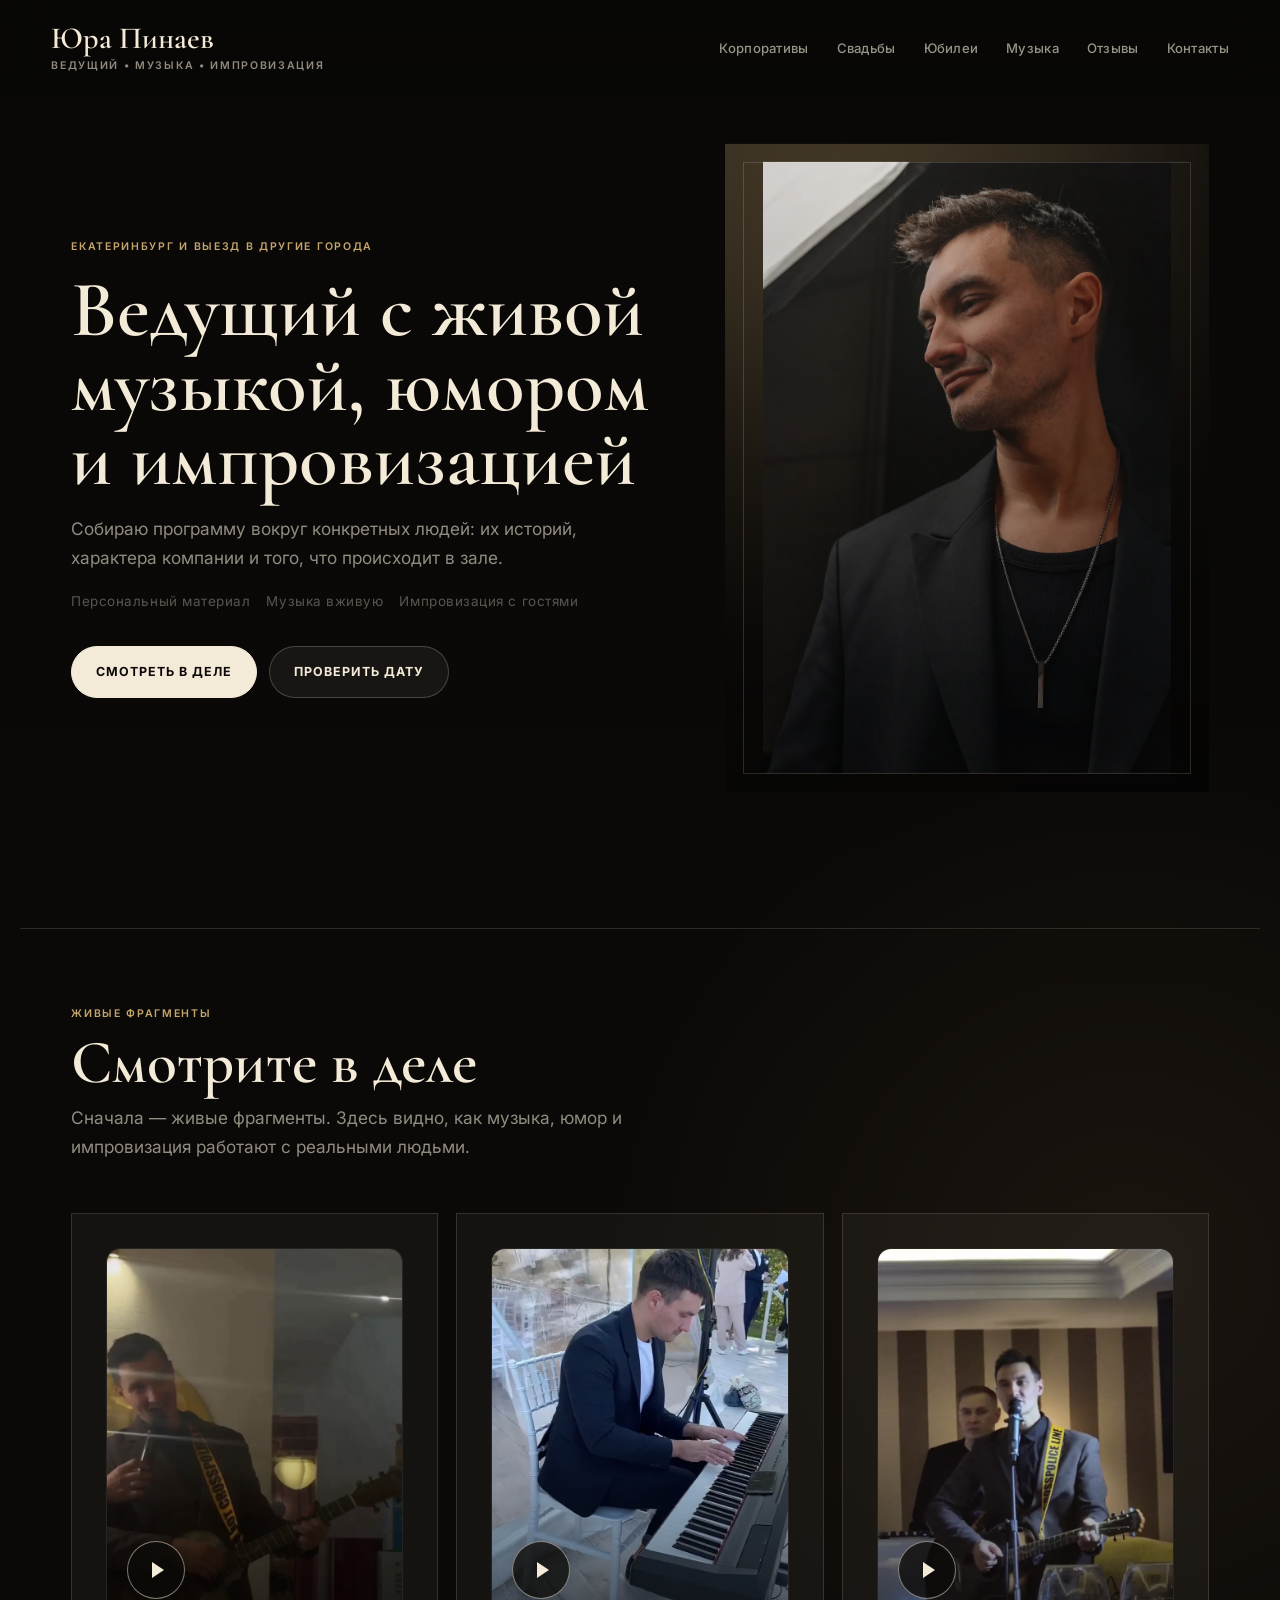
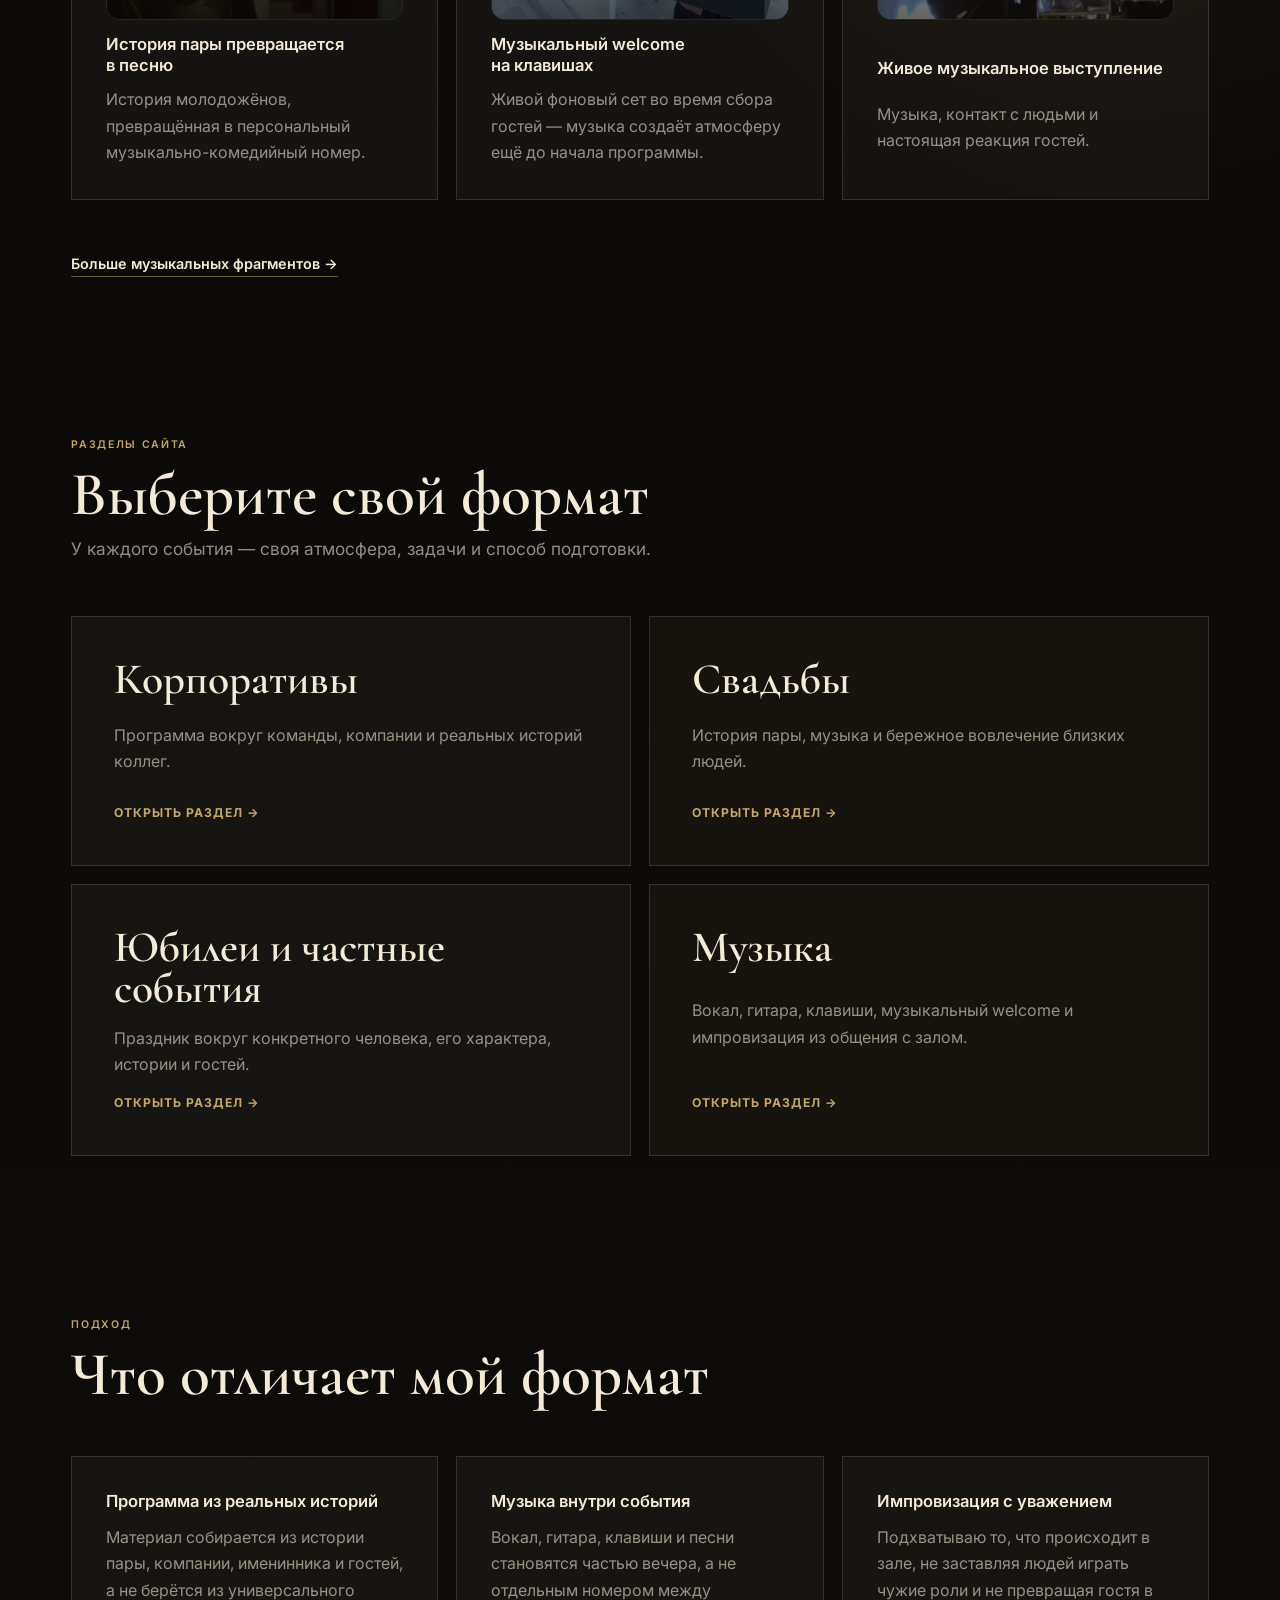
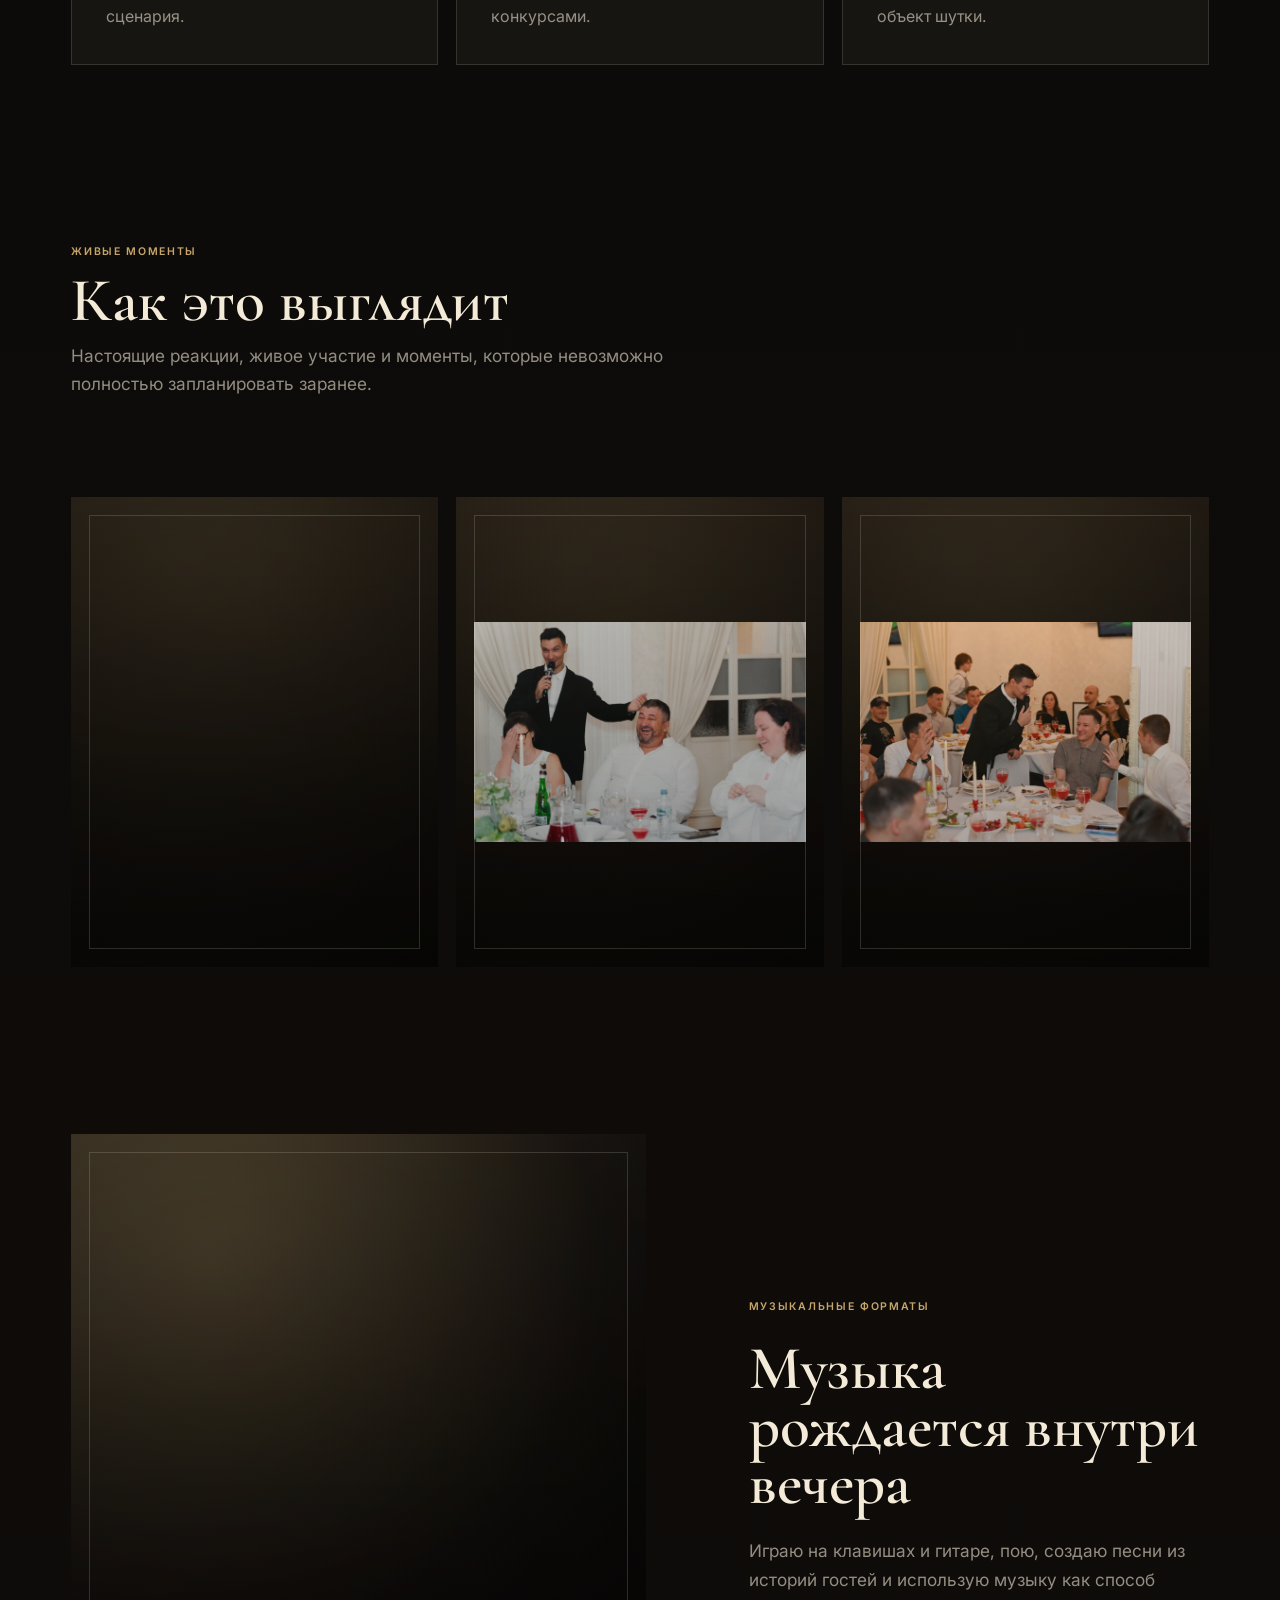
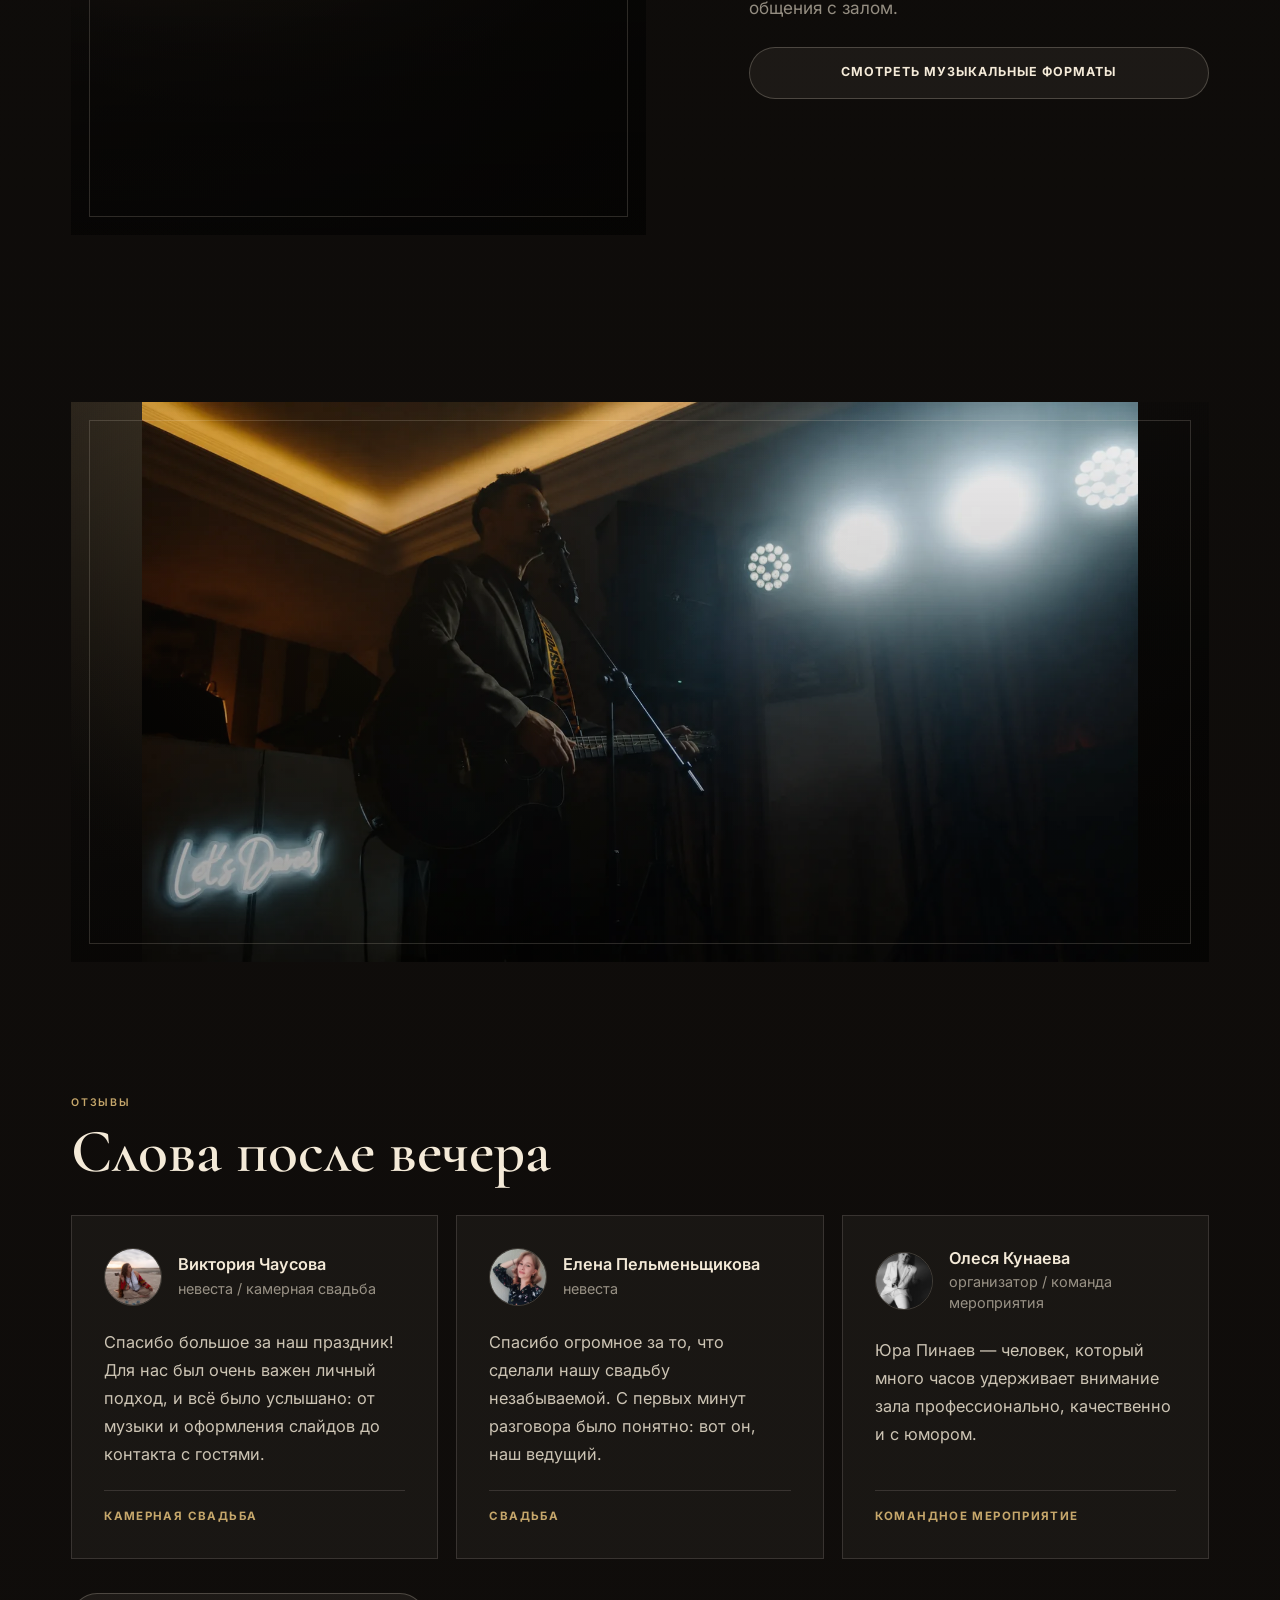
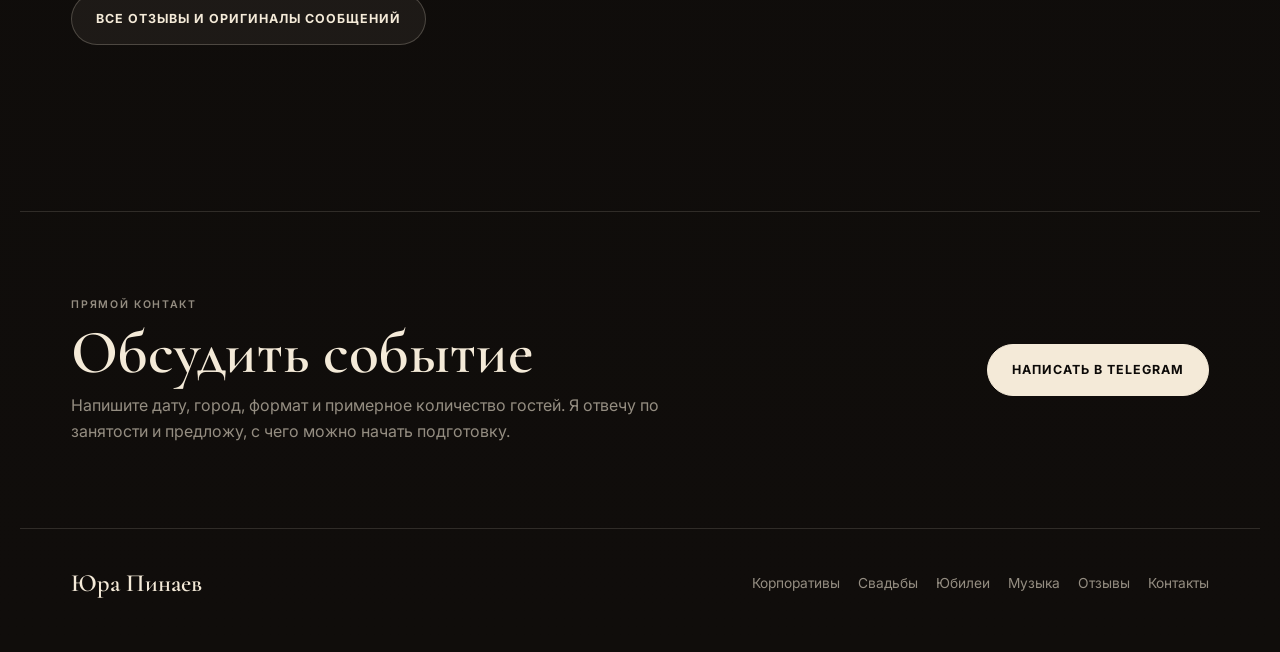
==== commit 265e1814: "Обновлены версии CSS и JavaScript для очистки кэша" ====
--- a/index.html
+++ b/index.html
@@ -9,7 +9,7 @@
   <link rel="preconnect" href="https://fonts.gstatic.com" crossorigin>
   <link href="https://fonts.googleapis.com/css2?family=Cormorant+Garamond:wght@500;600;700&family=Inter:wght@400;500;600&display=swap" rel="stylesheet">
   <link rel="preload" as="image" href="assets/images/optimized/about/03 ChatGPT Image 29 апр. 2026 г., 00_05_25.webp" type="image/webp" fetchpriority="high">
-  <link rel="stylesheet" href="assets/css/style.css">
+  <link rel="stylesheet" href="assets/css/style.css?v=20260802-2">
 </head>
 <body>
   <header class="site-header" data-header>
@@ -260,6 +260,6 @@
     </nav>
   </footer>
 
-  <script src="assets/js/main.js"></script>
+  <script src="assets/js/main.js?v=20260802-2"></script>
 </body>
 </html>
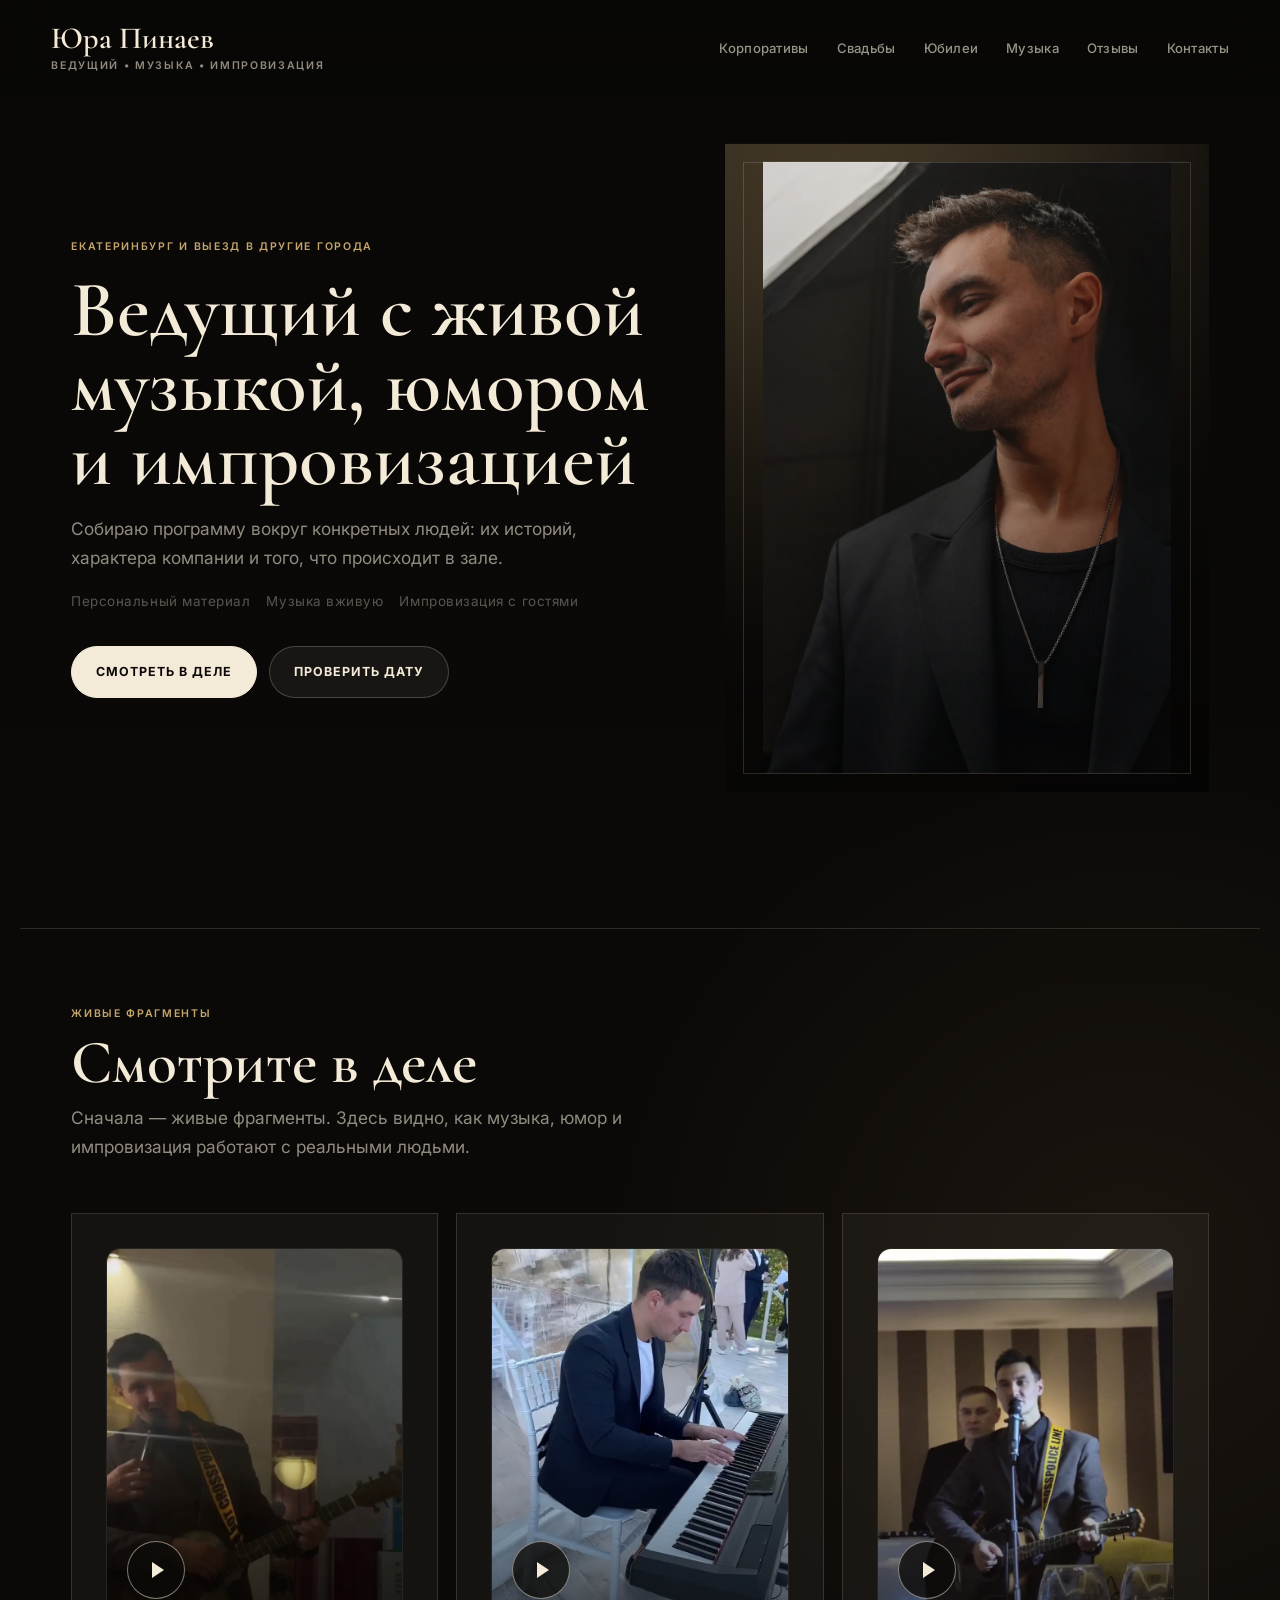
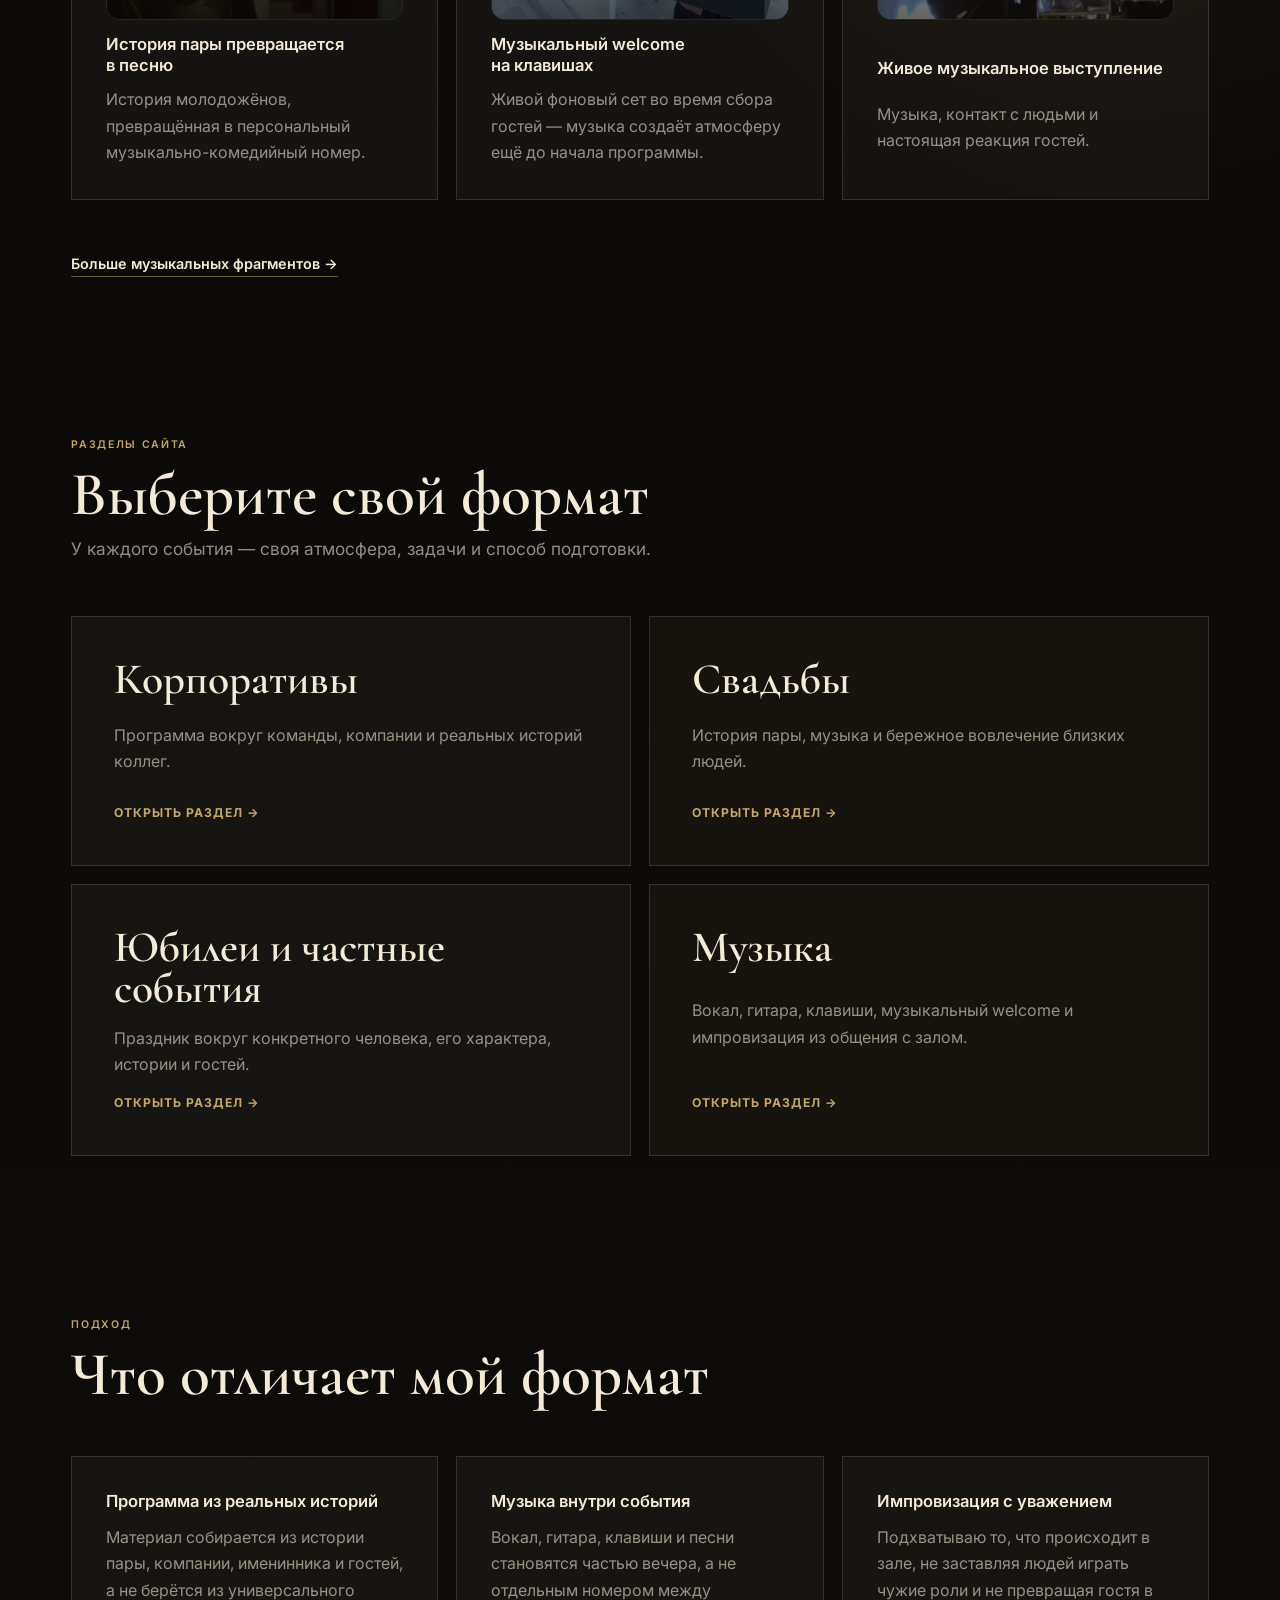
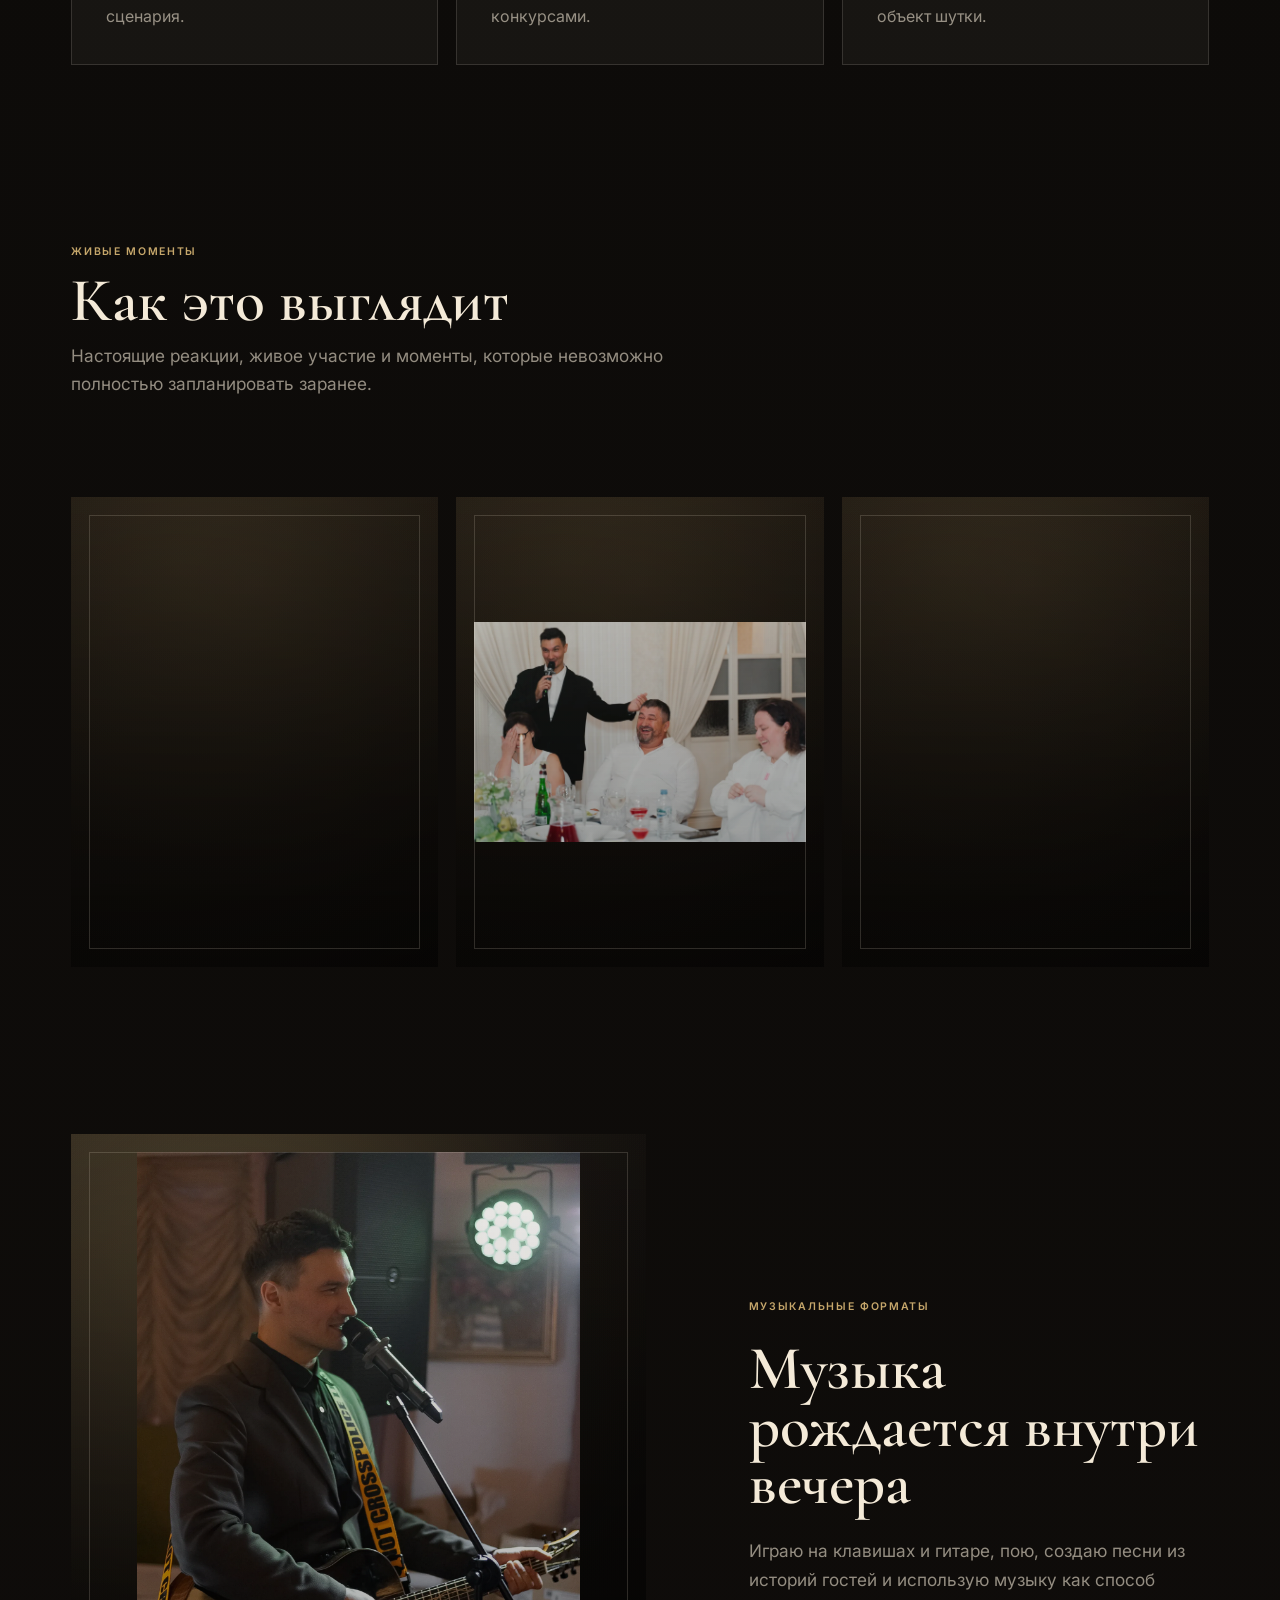
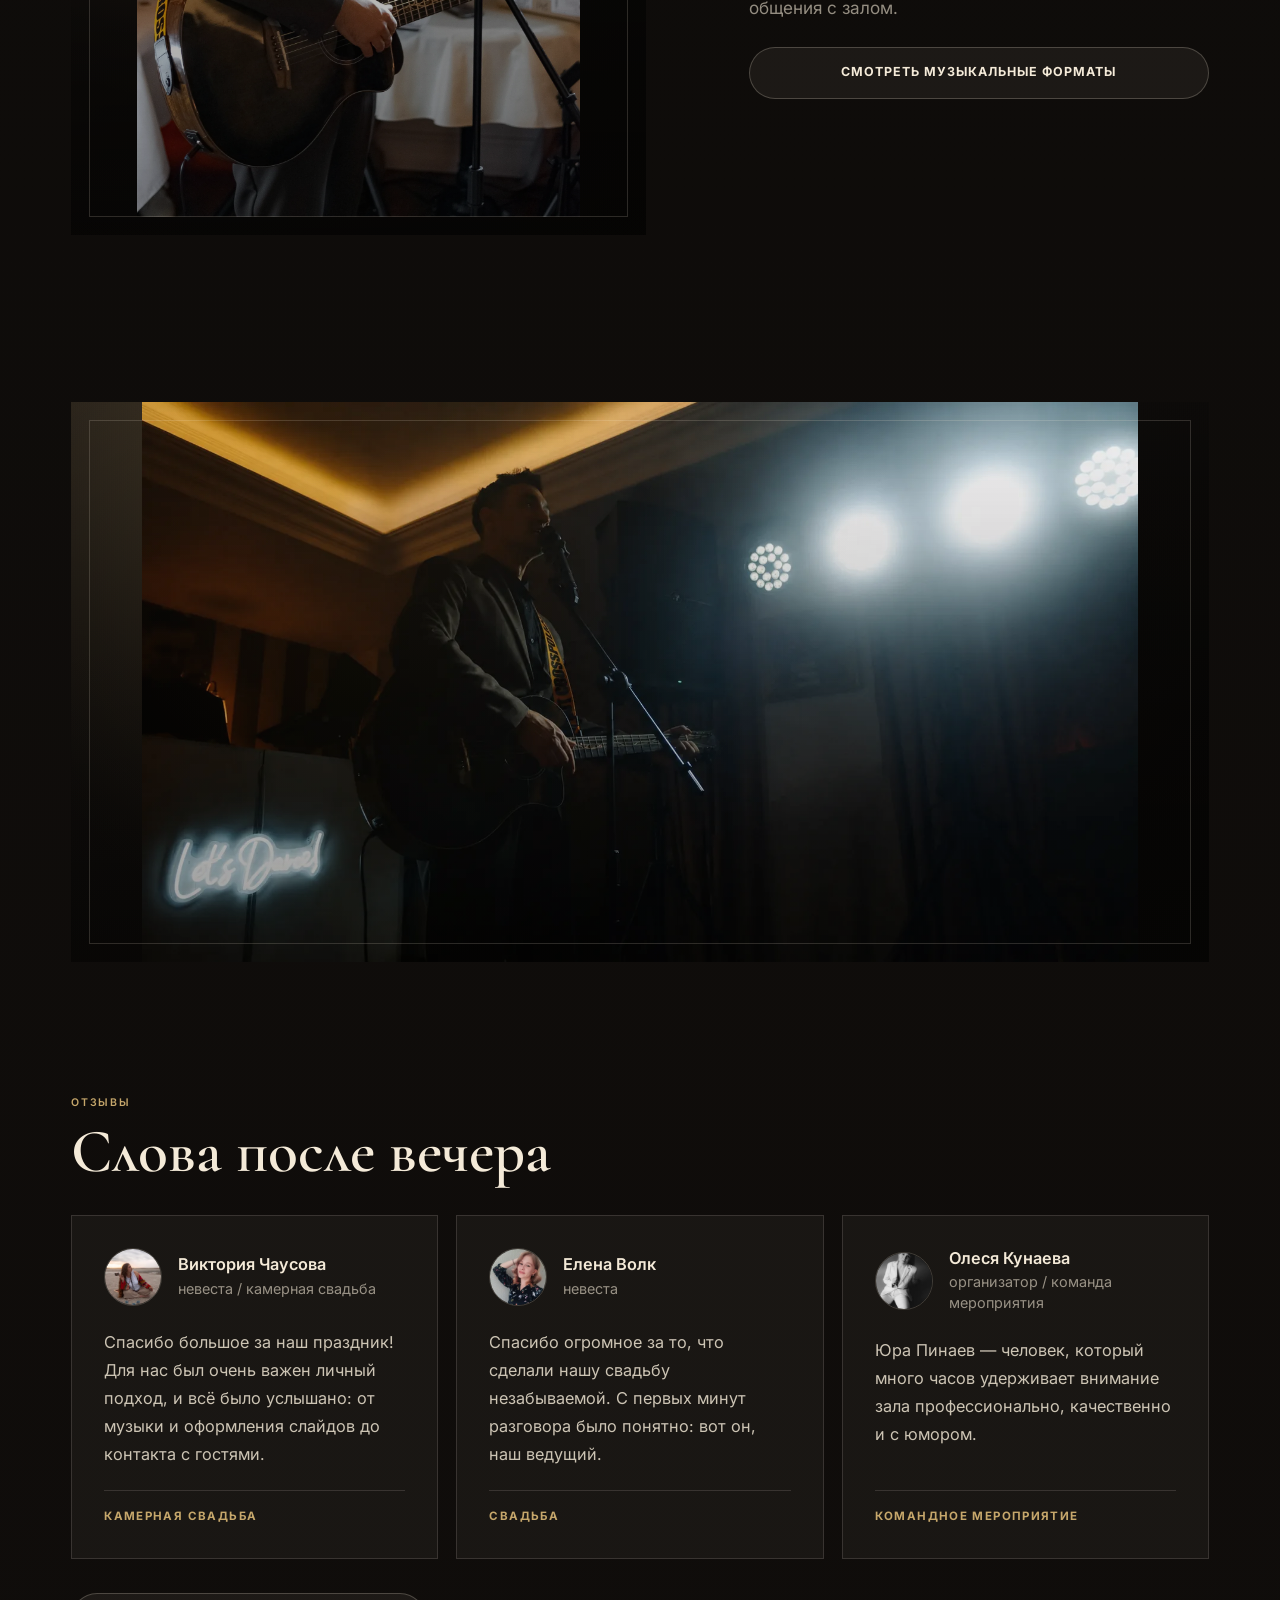
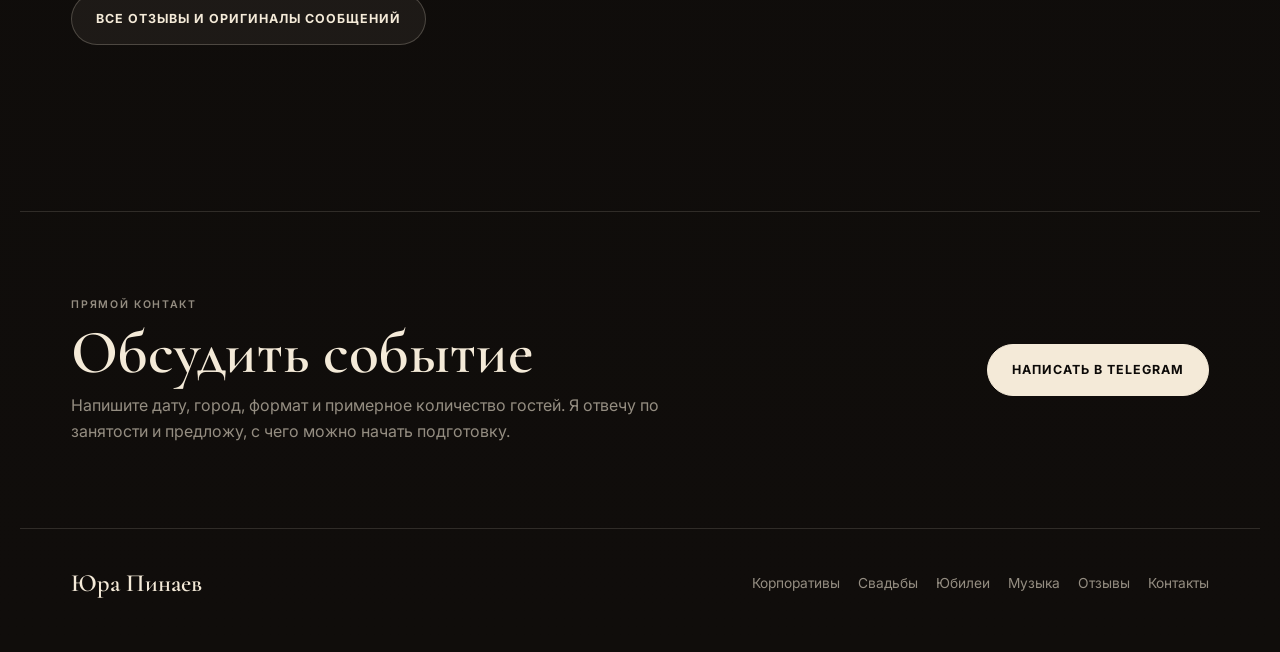
==== commit 3aec5d60: "Исправлено имя Елены Волк в отзывах" ====
--- a/index.html
+++ b/index.html
@@ -205,9 +205,9 @@
 
         <article class="review-card review-card--featured">
           <div class="review-card__top">
-            <img class="review-avatar" src="assets/images/optimized/reviews/avatars/IMG_20260501_224400_450.webp" alt="Елена Пельменьщикова" width="300" height="300" loading="lazy" decoding="async">
+            <img class="review-avatar" src="assets/images/optimized/reviews/avatars/IMG_20260501_224400_450.webp" alt="Елена Волк" width="300" height="300" loading="lazy" decoding="async">
             <div>
-              <h3>Елена Пельменьщикова</h3>
+              <h3>Елена Волк</h3>
               <p>невеста</p>
             </div>
           </div>
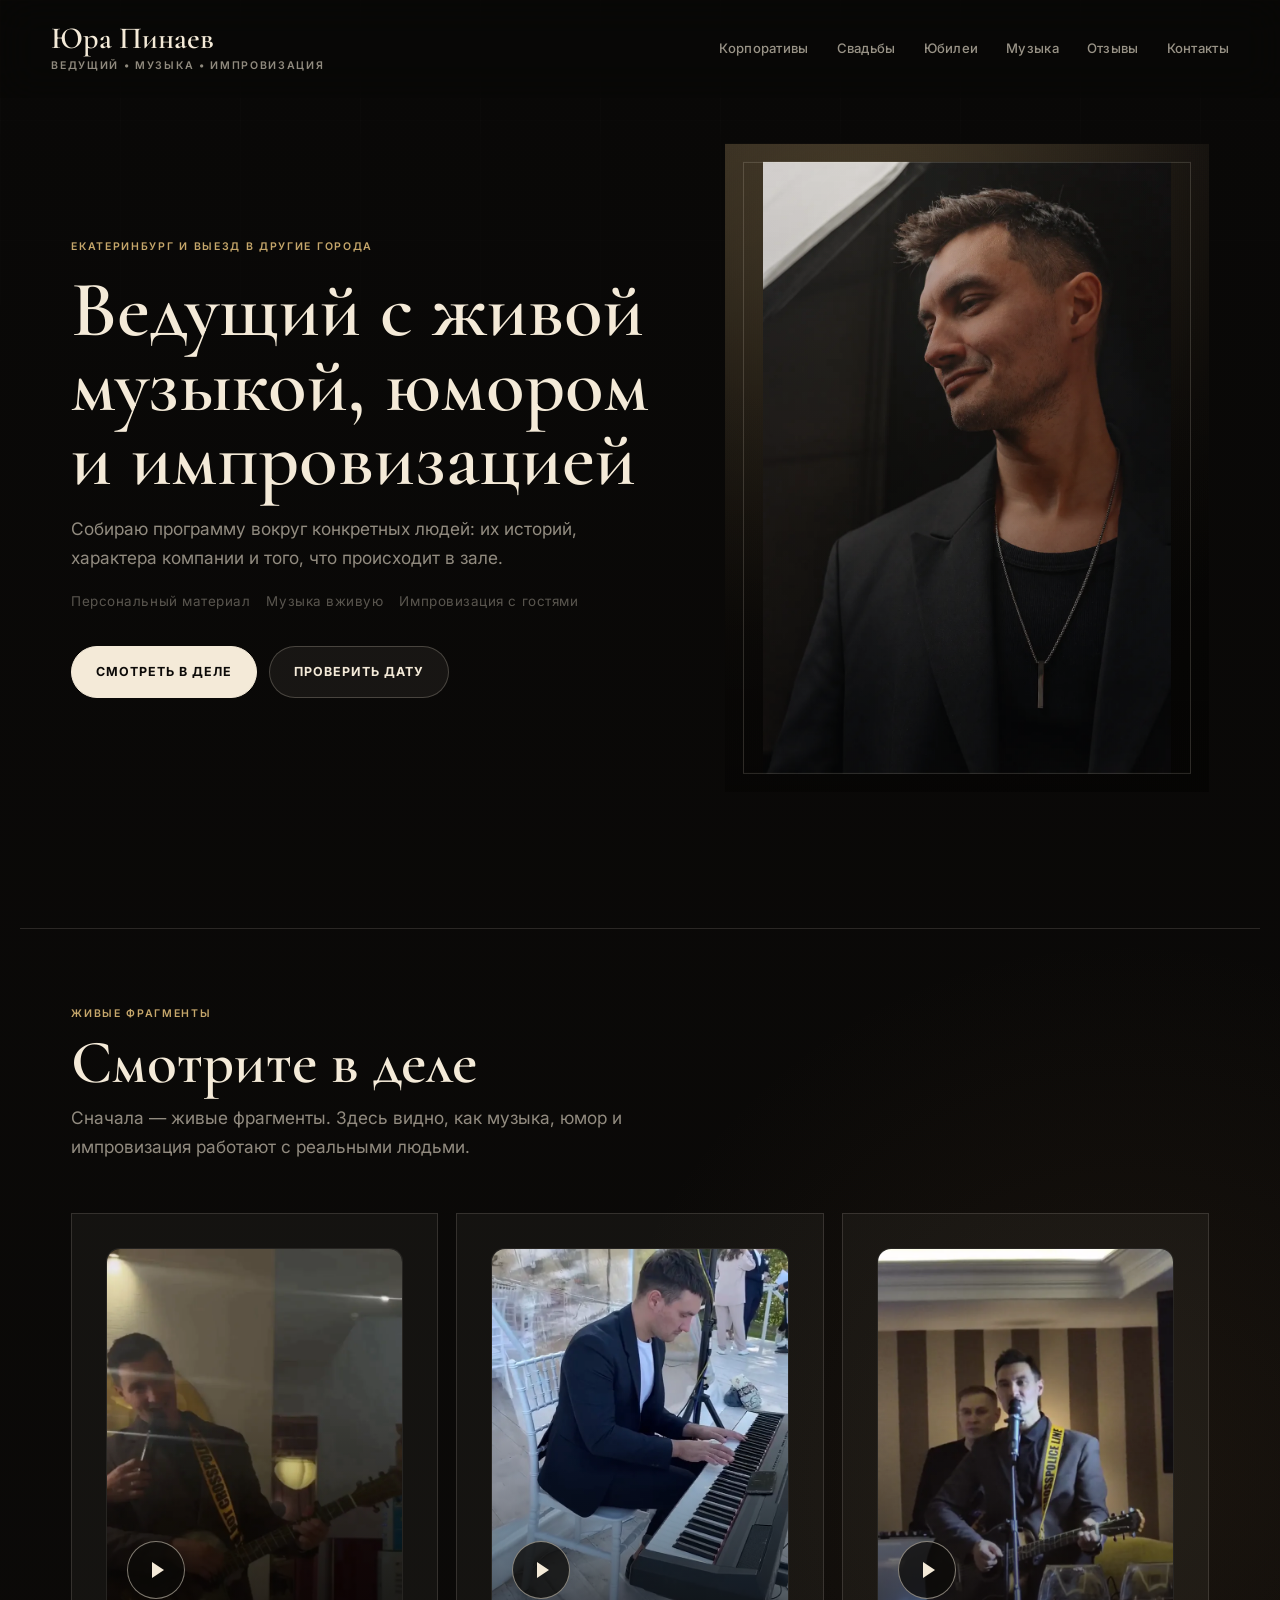
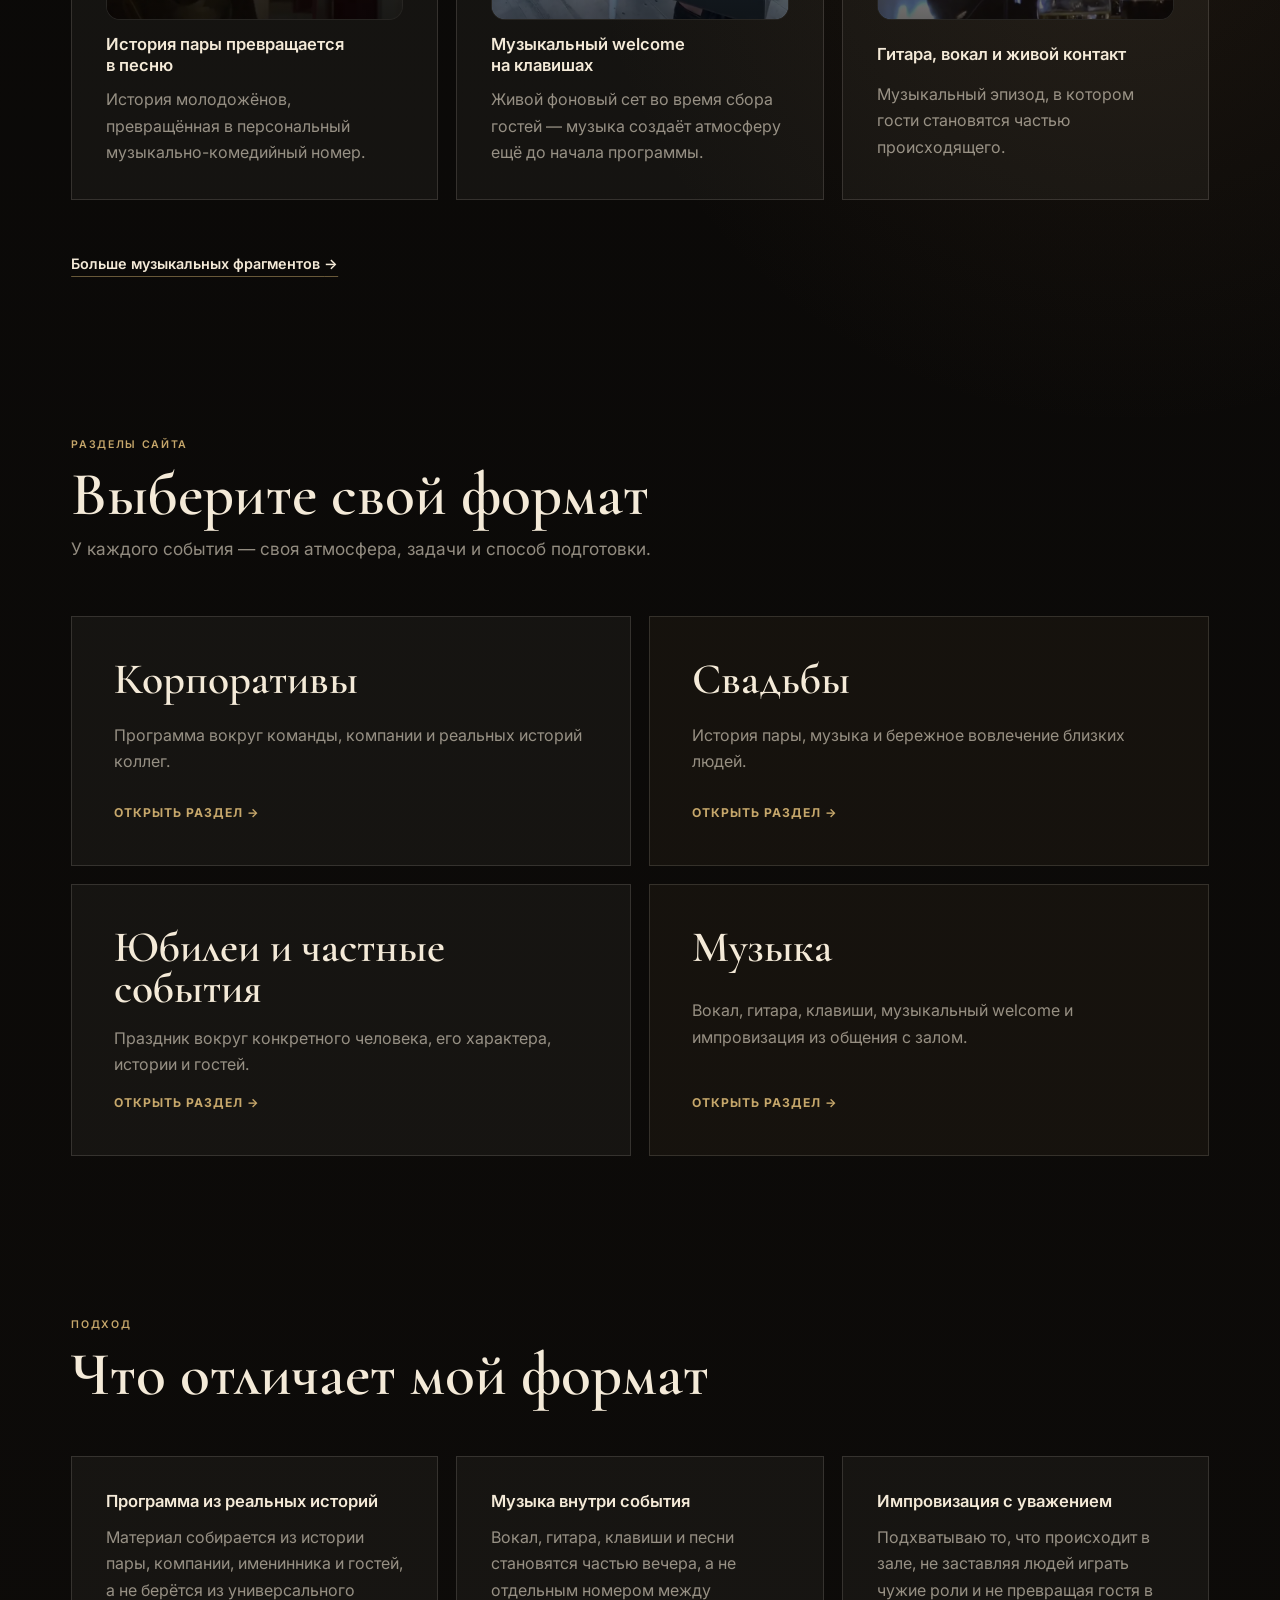
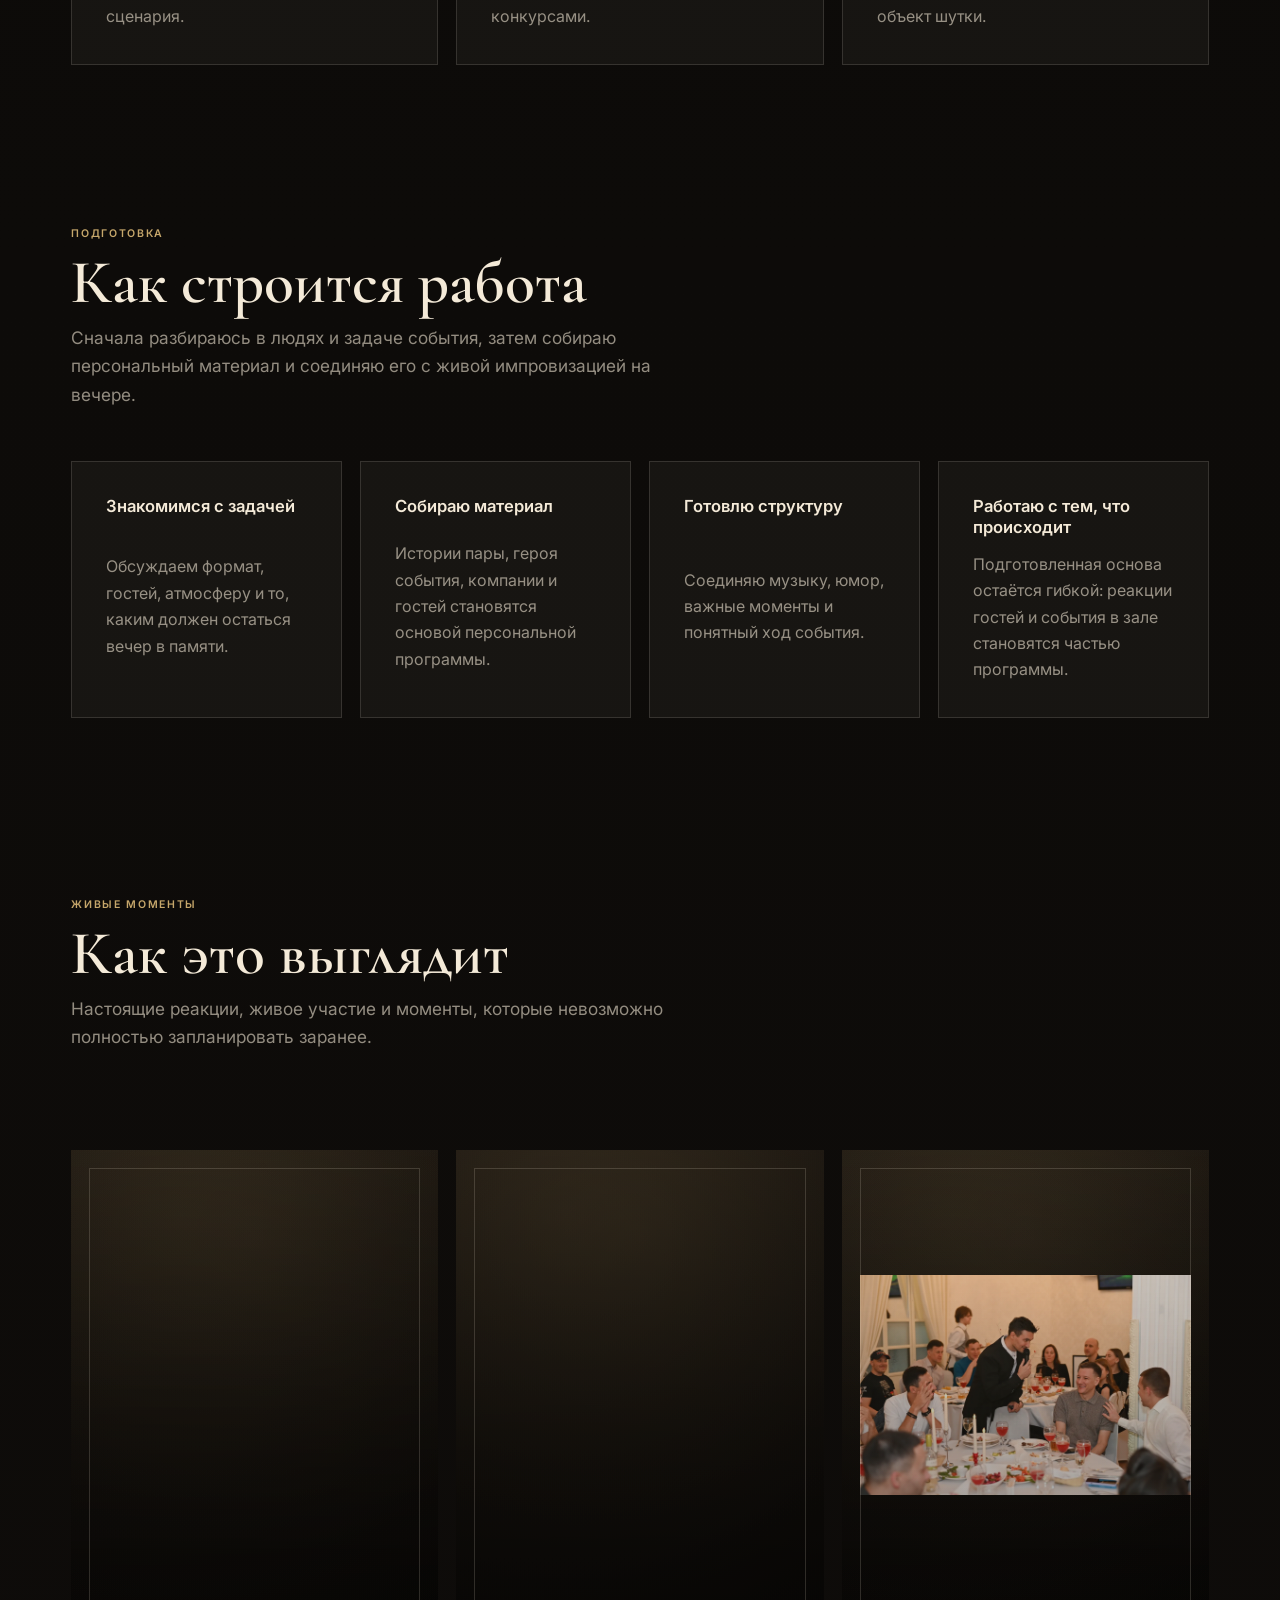
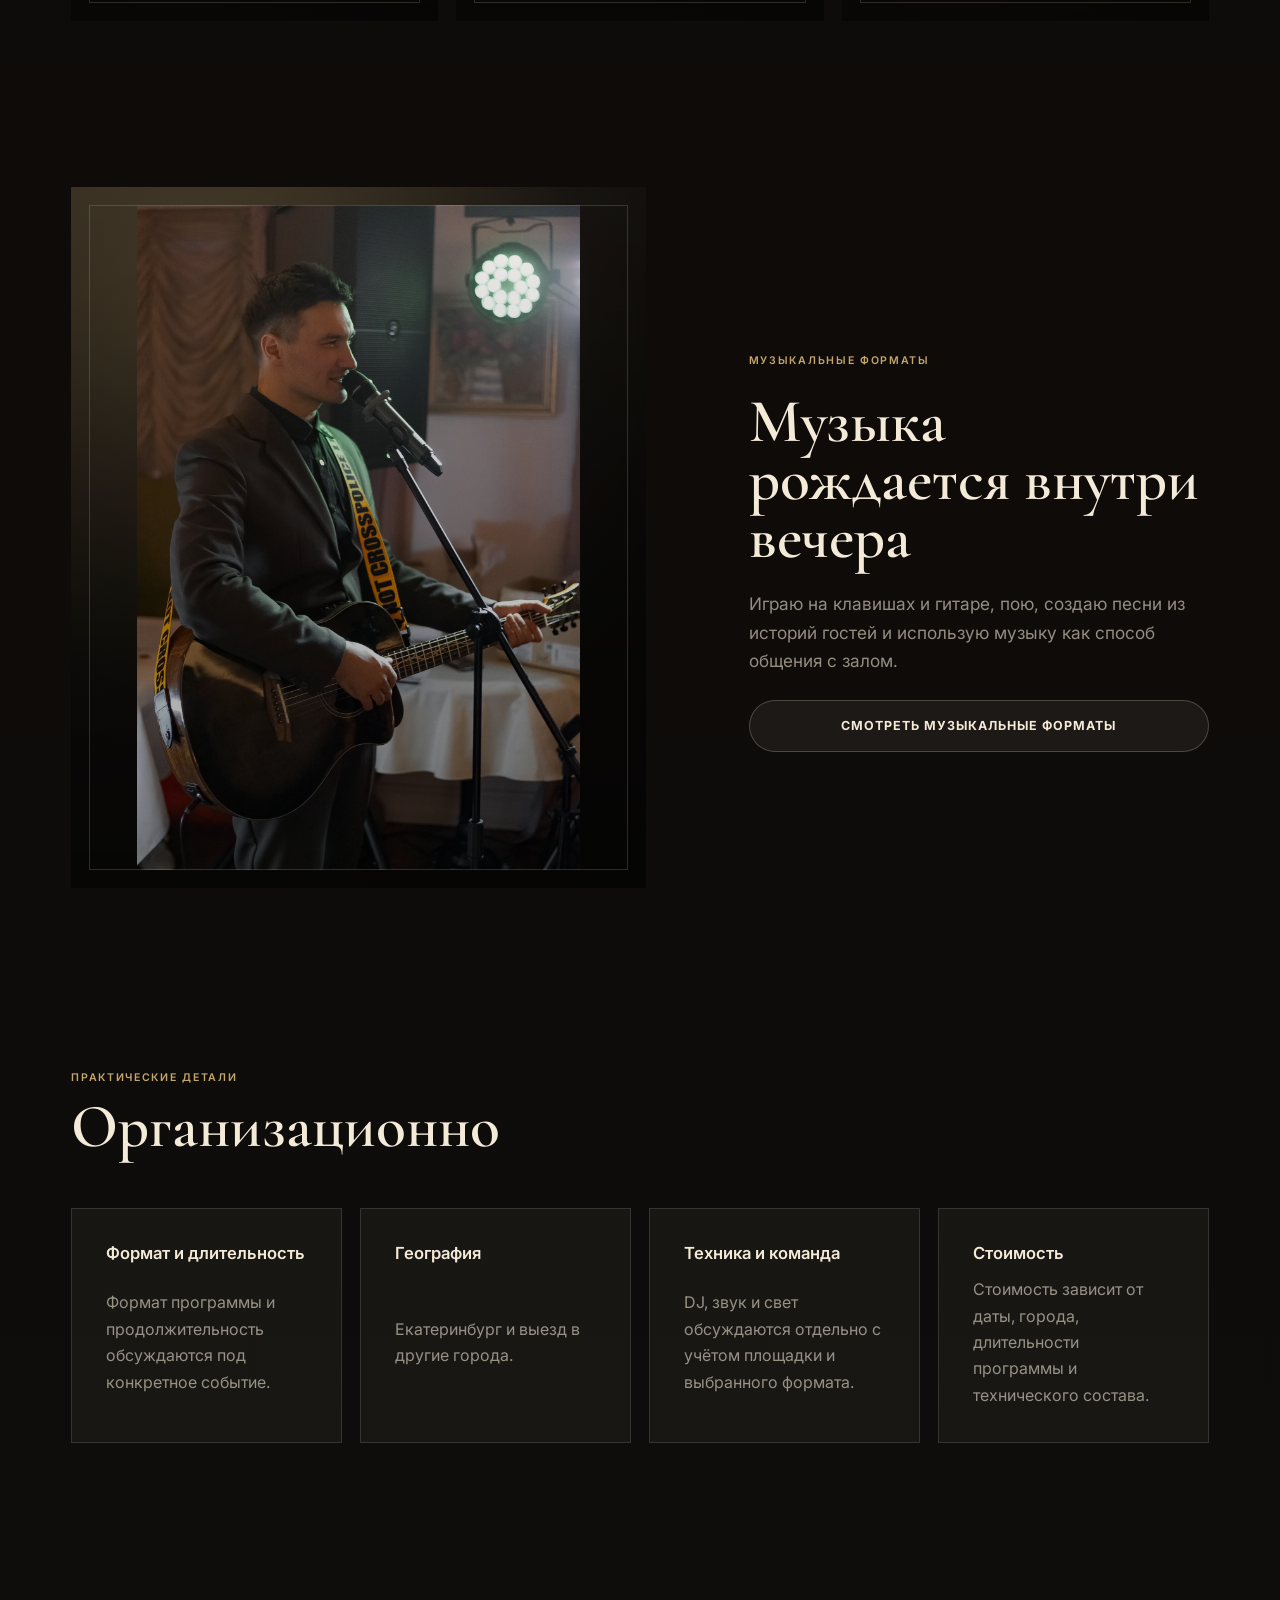
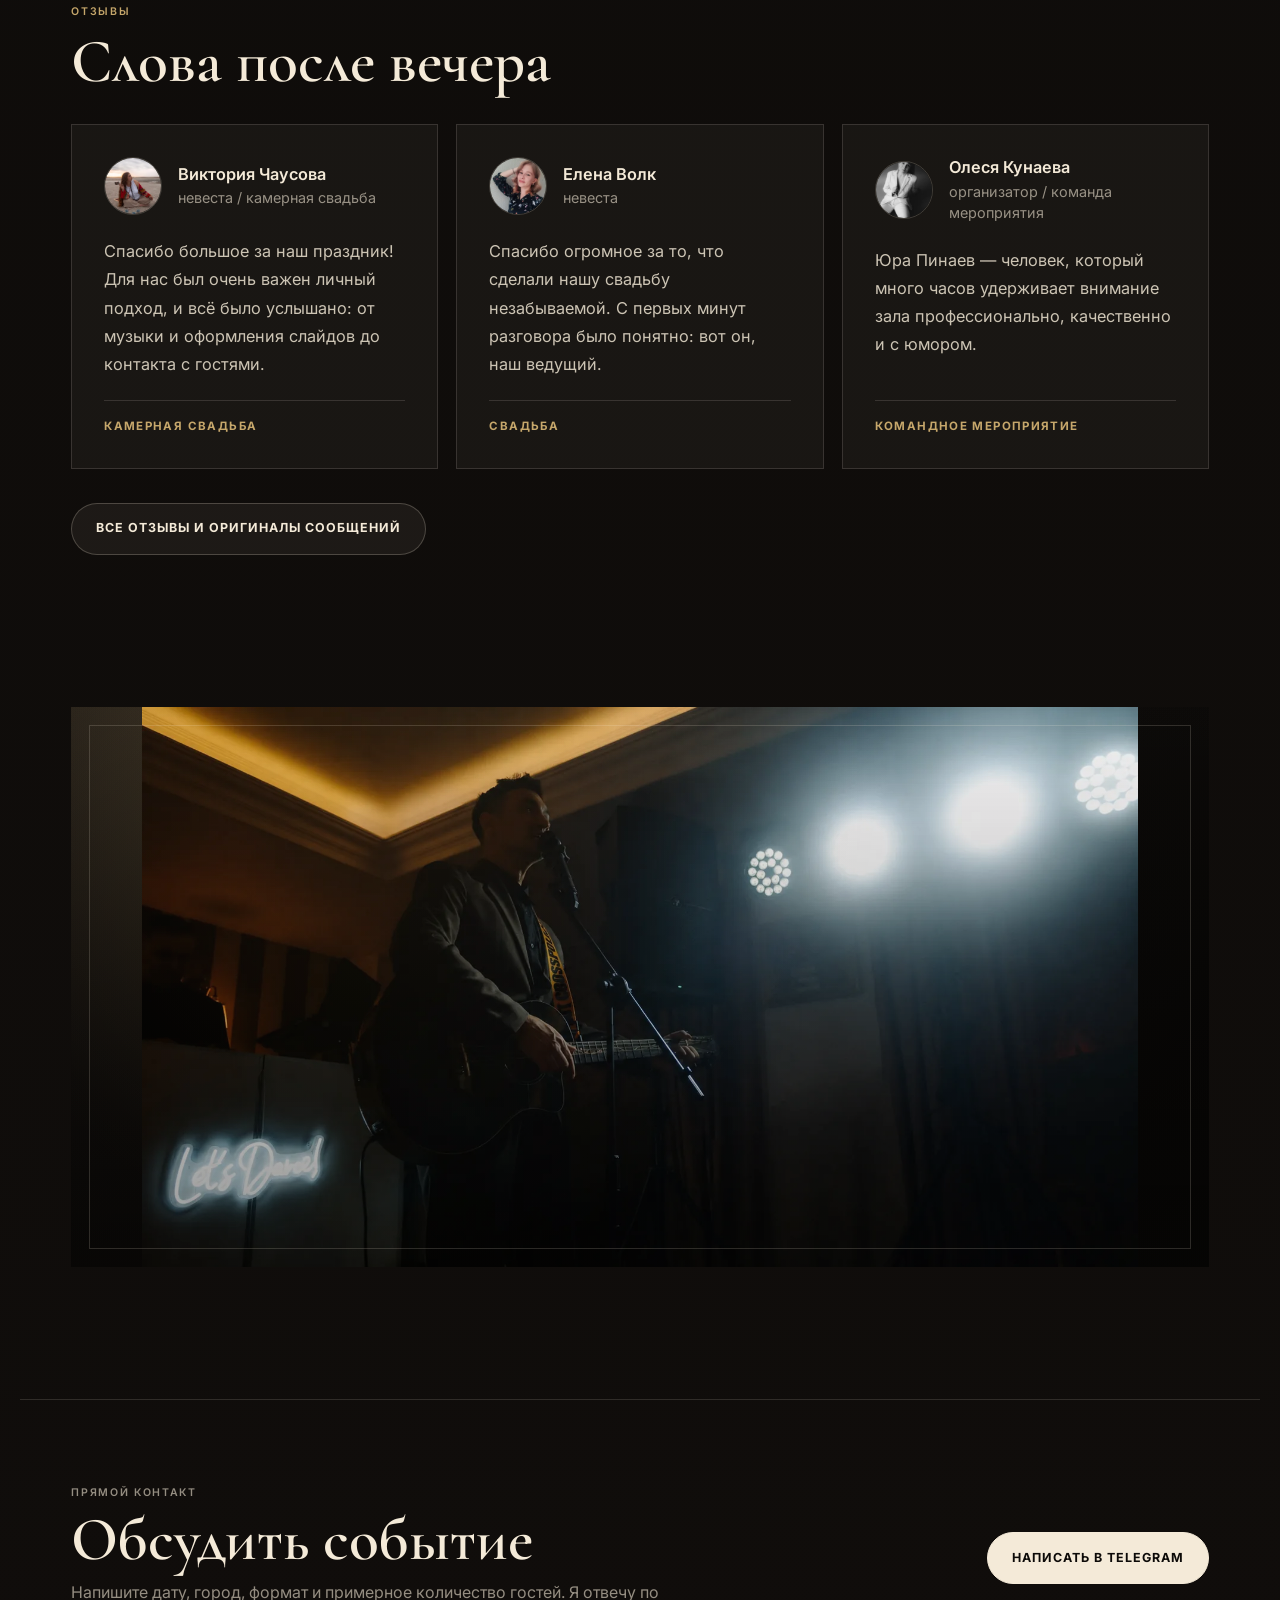
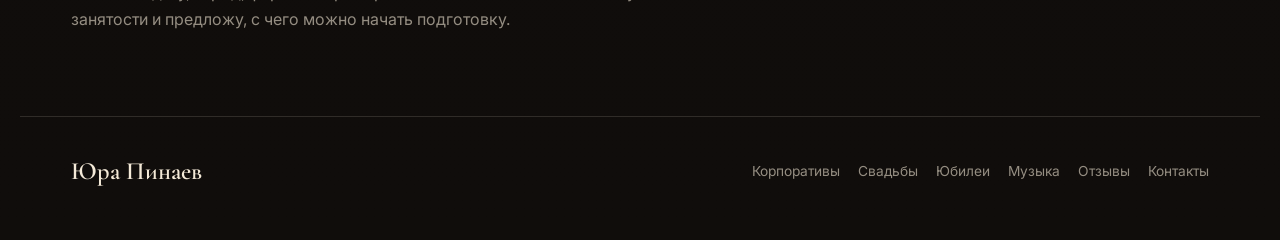
==== commit 0f065c40: "Завершено обновление сайта и мобильной адаптации" ====
--- a/index.html
+++ b/index.html
@@ -5,11 +5,29 @@
   <meta name="viewport" content="width=device-width, initial-scale=1">
   <title>Юра Пинаев — ведущий с живой музыкой и импровизацией</title>
   <meta name="description" content="Ведущий мероприятий в Екатеринбурге: персональная программа, живая музыка, юмор и импровизация с гостями.">
+  <link rel="canonical" href="https://yurimkucou-commits.github.io/yuripinaev-site/">
+  <meta property="og:type" content="website">
+  <meta property="og:site_name" content="Юра Пинаев">
+  <meta property="og:locale" content="ru_RU">
+  <meta property="og:title" content="Юра Пинаев — ведущий с живой музыкой и импровизацией">
+  <meta property="og:description" content="Ведущий мероприятий в Екатеринбурге: персональная программа, живая музыка, юмор и импровизация с гостями.">
+  <meta property="og:url" content="https://yurimkucou-commits.github.io/yuripinaev-site/">
+  <meta property="og:image" content="https://yurimkucou-commits.github.io/yuripinaev-site/assets/images/social-preview.jpg">
+  <meta property="og:image:width" content="1200">
+  <meta property="og:image:height" content="630">
+  <meta property="og:image:alt" content="Юра Пинаев — ведущий с живой музыкой и импровизацией">
+  <meta name="twitter:card" content="summary_large_image">
+  <meta name="twitter:title" content="Юра Пинаев — ведущий с живой музыкой и импровизацией">
+  <meta name="twitter:description" content="Ведущий мероприятий в Екатеринбурге: персональная программа, живая музыка, юмор и импровизация с гостями.">
+  <meta name="twitter:image" content="https://yurimkucou-commits.github.io/yuripinaev-site/assets/images/social-preview.jpg">
+  <link rel="icon" href="assets/icons/favicon.svg" type="image/svg+xml">
+  <link rel="icon" href="assets/icons/favicon-32.png" sizes="32x32">
+  <link rel="apple-touch-icon" href="assets/icons/apple-touch-icon.png">
   <link rel="preconnect" href="https://fonts.googleapis.com">
   <link rel="preconnect" href="https://fonts.gstatic.com" crossorigin>
   <link href="https://fonts.googleapis.com/css2?family=Cormorant+Garamond:wght@500;600;700&family=Inter:wght@400;500;600&display=swap" rel="stylesheet">
-  <link rel="preload" as="image" href="assets/images/optimized/about/03 ChatGPT Image 29 апр. 2026 г., 00_05_25.webp" type="image/webp" fetchpriority="high">
-  <link rel="stylesheet" href="assets/css/style.css?v=20260802-2">
+  <link rel="preload" as="image" href="assets/images/optimized/about/yura-pinaev-portrait.webp" type="image/webp" fetchpriority="high">
+  <link rel="stylesheet" href="assets/css/style.css?v=20260802-3">
 </head>
 <body>
   <header class="site-header" data-header>
@@ -52,7 +70,7 @@
         </div>
         <div class="hero__figure hero__figure--home">
           <div class="media-placeholder media-placeholder--hero-home">
-            <img class="media-image" src="assets/images/optimized/about/03 ChatGPT Image 29 апр. 2026 г., 00_05_25.webp" alt="Юра Пинаев" fetchpriority="high" width="1023" height="1537" decoding="async">
+            <img class="media-image" src="assets/images/optimized/about/yura-pinaev-portrait.webp" alt="Юра Пинаев" fetchpriority="high" width="1023" height="1537" decoding="async">
           </div>
         </div>
       </div>
@@ -88,14 +106,14 @@
           </div>
         </article>
         <article class="video-card">
-          <button class="video-trigger" type="button" data-video-src="assets/video/VID_20260304_124145_523.mp4" aria-label="Воспроизвести видео «Живое музыкальное выступление»">
+          <button class="video-trigger" type="button" data-video-src="assets/video/VID_20260304_124145_523.mp4" aria-label="Воспроизвести видео «Гитара, вокал и живой контакт»">
             <img src="assets/images/optimized/video/live-performance.webp" alt="" width="720" height="1280" loading="lazy" decoding="async">
             <span class="video-trigger__shade" aria-hidden="true"></span>
             <span class="video-trigger__play" aria-hidden="true"></span>
           </button>
           <div class="video-card__copy">
-            <h3>Живое музыкальное выступление</h3>
-            <p>Музыка, контакт с людьми и настоящая реакция гостей.</p>
+            <h3>Гитара, вокал и живой контакт</h3>
+            <p>Музыкальный эпизод, в котором гости становятся частью происходящего.</p>
           </div>
         </article>
       </div>
@@ -153,6 +171,32 @@
       </div>
     </section>
 
+    <section class="feature-section section-reveal">
+      <div class="section-heading">
+        <p class="eyebrow">Подготовка</p>
+        <h2>Как строится работа</h2>
+        <p>Сначала разбираюсь в людях и задаче события, затем собираю персональный материал и соединяю его с живой импровизацией на вечере.</p>
+      </div>
+      <div class="feature-grid">
+        <article class="feature-card">
+          <h3>Знакомимся с задачей</h3>
+          <p>Обсуждаем формат, гостей, атмосферу и то, каким должен остаться вечер в памяти.</p>
+        </article>
+        <article class="feature-card">
+          <h3>Собираю материал</h3>
+          <p>Истории пары, героя события, компании и гостей становятся основой персональной программы.</p>
+        </article>
+        <article class="feature-card">
+          <h3>Готовлю структуру</h3>
+          <p>Соединяю музыку, юмор, важные моменты и понятный ход события.</p>
+        </article>
+        <article class="feature-card">
+          <h3>Работаю с тем, что происходит</h3>
+          <p>Подготовленная основа остаётся гибкой: реакции гостей и события в зале становятся частью программы.</p>
+        </article>
+      </div>
+    </section>
+
     <section class="wide-media section-reveal" id="atmosphere">
       <div class="section-heading">
         <p class="eyebrow">Живые моменты</p>
@@ -179,9 +223,28 @@
       </div>
     </section>
 
-    <section class="wide-media wide-media--home section-reveal">
-      <div class="media-placeholder media-placeholder--wide media-placeholder--homewide">
-        <img class="media-image" src="assets/images/optimized/hero/ChatGPT Image 29 апр. 2026 г., 00_25_56.webp" alt="Сценический образ Юры Пинаева" width="1672" height="941" loading="lazy" decoding="async">
+    <section class="feature-section section-reveal">
+      <div class="section-heading">
+        <p class="eyebrow">Практические детали</p>
+        <h2>Организационно</h2>
+      </div>
+      <div class="feature-grid">
+        <article class="feature-card">
+          <h3>Формат и длительность</h3>
+          <p>Формат программы и продолжительность обсуждаются под конкретное событие.</p>
+        </article>
+        <article class="feature-card">
+          <h3>География</h3>
+          <p>Екатеринбург и выезд в другие города.</p>
+        </article>
+        <article class="feature-card">
+          <h3>Техника и команда</h3>
+          <p>DJ, звук и свет обсуждаются отдельно с учётом площадки и выбранного формата.</p>
+        </article>
+        <article class="feature-card">
+          <h3>Стоимость</h3>
+          <p>Стоимость зависит от даты, города, длительности программы и технического состава.</p>
+        </article>
       </div>
     </section>
 
@@ -228,6 +291,12 @@
         </article>
       </div>
       <a class="button button--ghost section-action" href="otzyvy.html">Все отзывы и оригиналы сообщений</a>
+    </section>
+
+    <section class="wide-media wide-media--home section-reveal">
+      <div class="media-placeholder media-placeholder--wide media-placeholder--homewide">
+        <img class="media-image" src="assets/images/optimized/hero/yura-pinaev-live.webp" alt="Сценический образ Юры Пинаева" width="1672" height="941" loading="lazy" decoding="async">
+      </div>
     </section>
 
     <section class="cta-band section-reveal">
--- a/assets/css/style.css
+++ b/assets/css/style.css
@@ -738,6 +738,10 @@
   grid-template-columns: repeat(2, minmax(0, 1fr));
 }
 
+.feature-grid--spaced {
+  padding-bottom: clamp(34px, 6vw, 72px);
+}
+
 .feature-card {
   display: grid;
   gap: 12px;
@@ -1470,6 +1474,16 @@
 }
 
 @media (max-width: 980px) {
+  .media-placeholder--homewide {
+    aspect-ratio: 1672 / 941;
+    min-height: 0;
+  }
+
+  .media-placeholder--homewide .media-image {
+    object-fit: contain;
+    object-position: center;
+  }
+
   .hero--home {
     min-height: auto;
     padding-bottom: clamp(72px, 12vw, 108px);
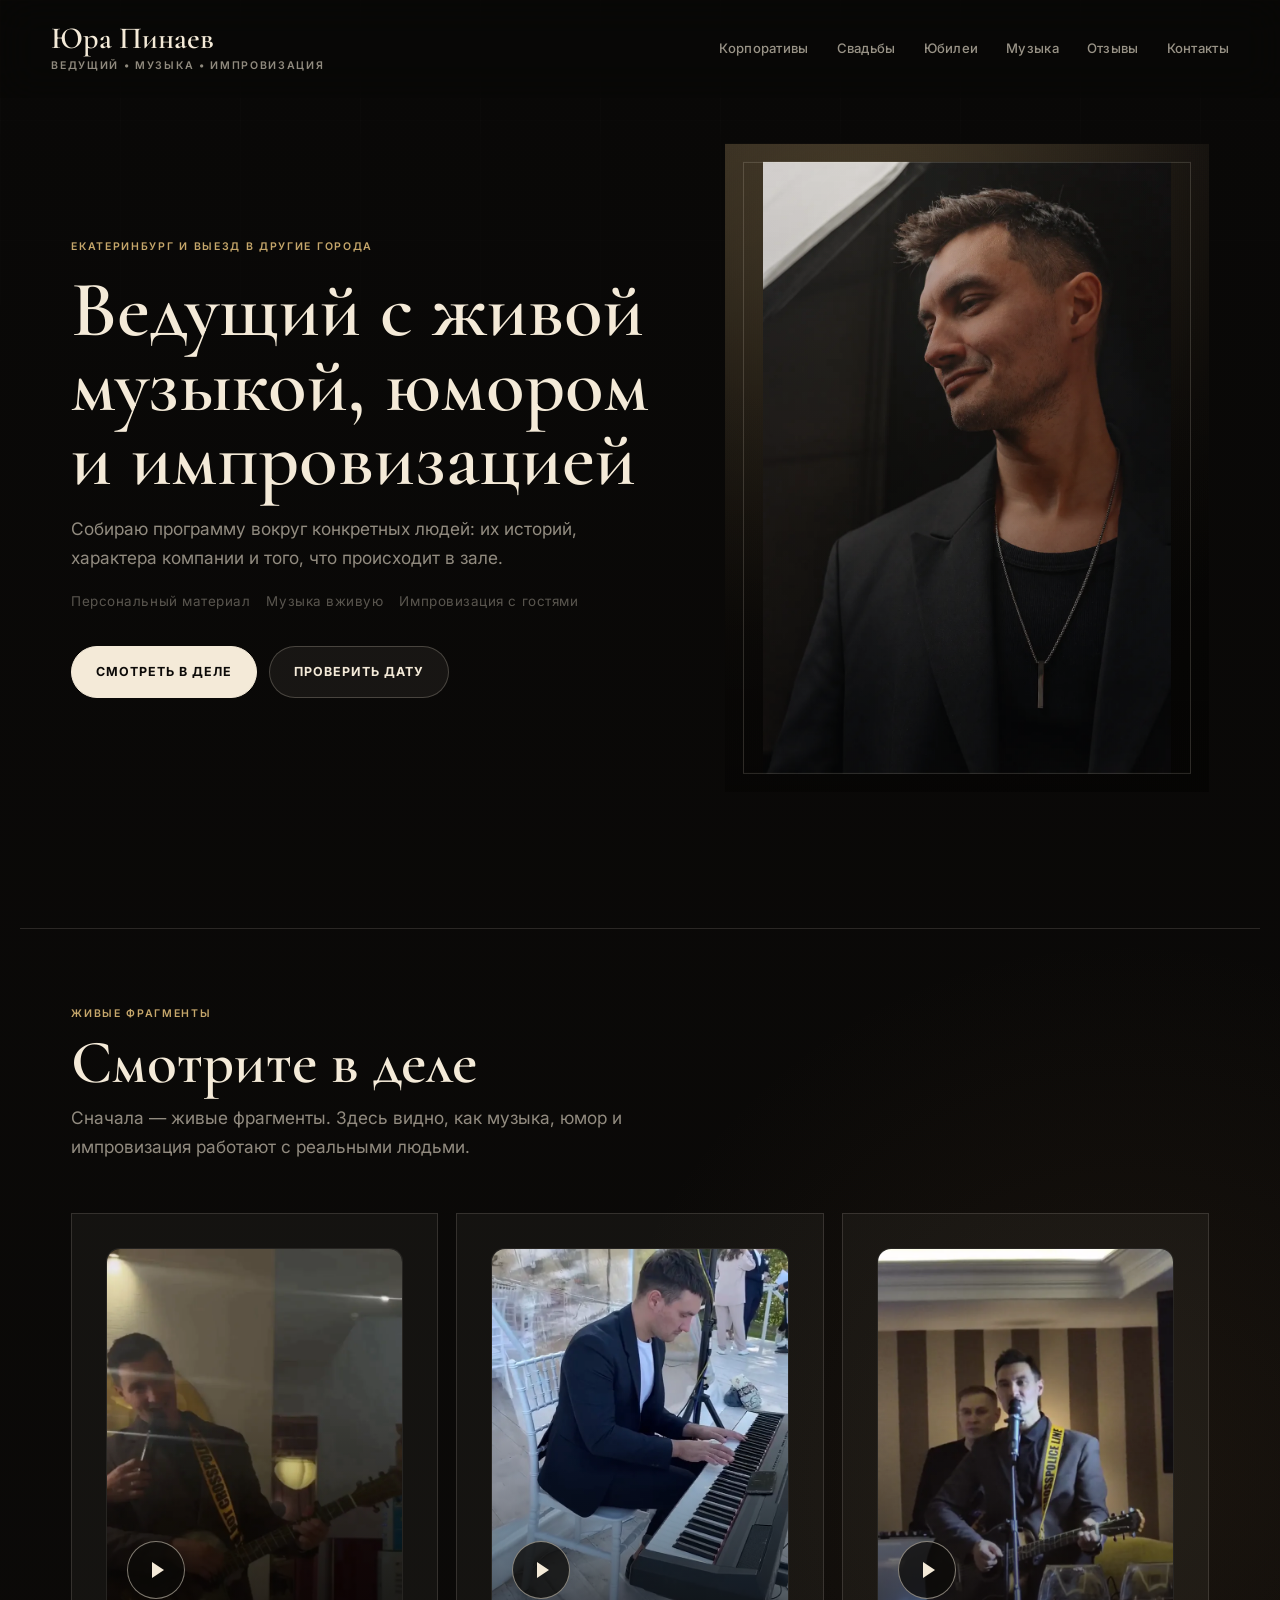
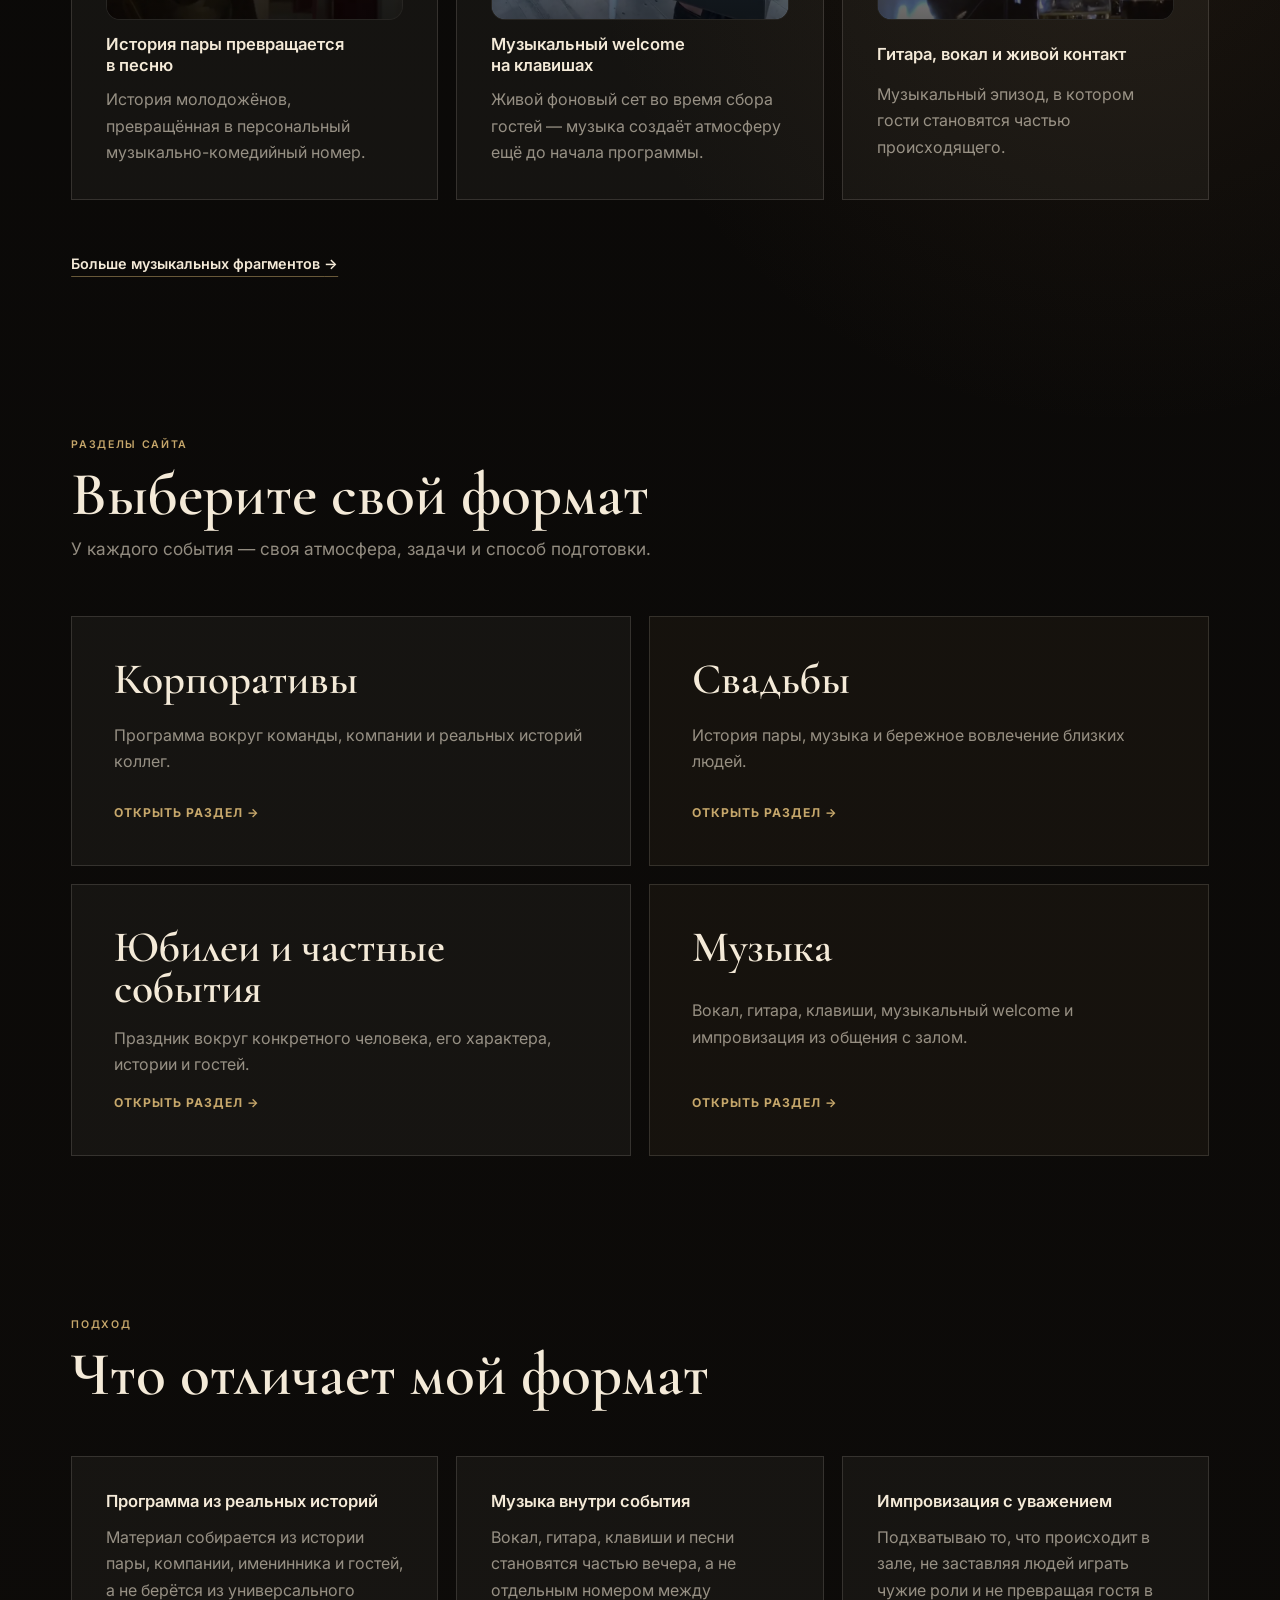
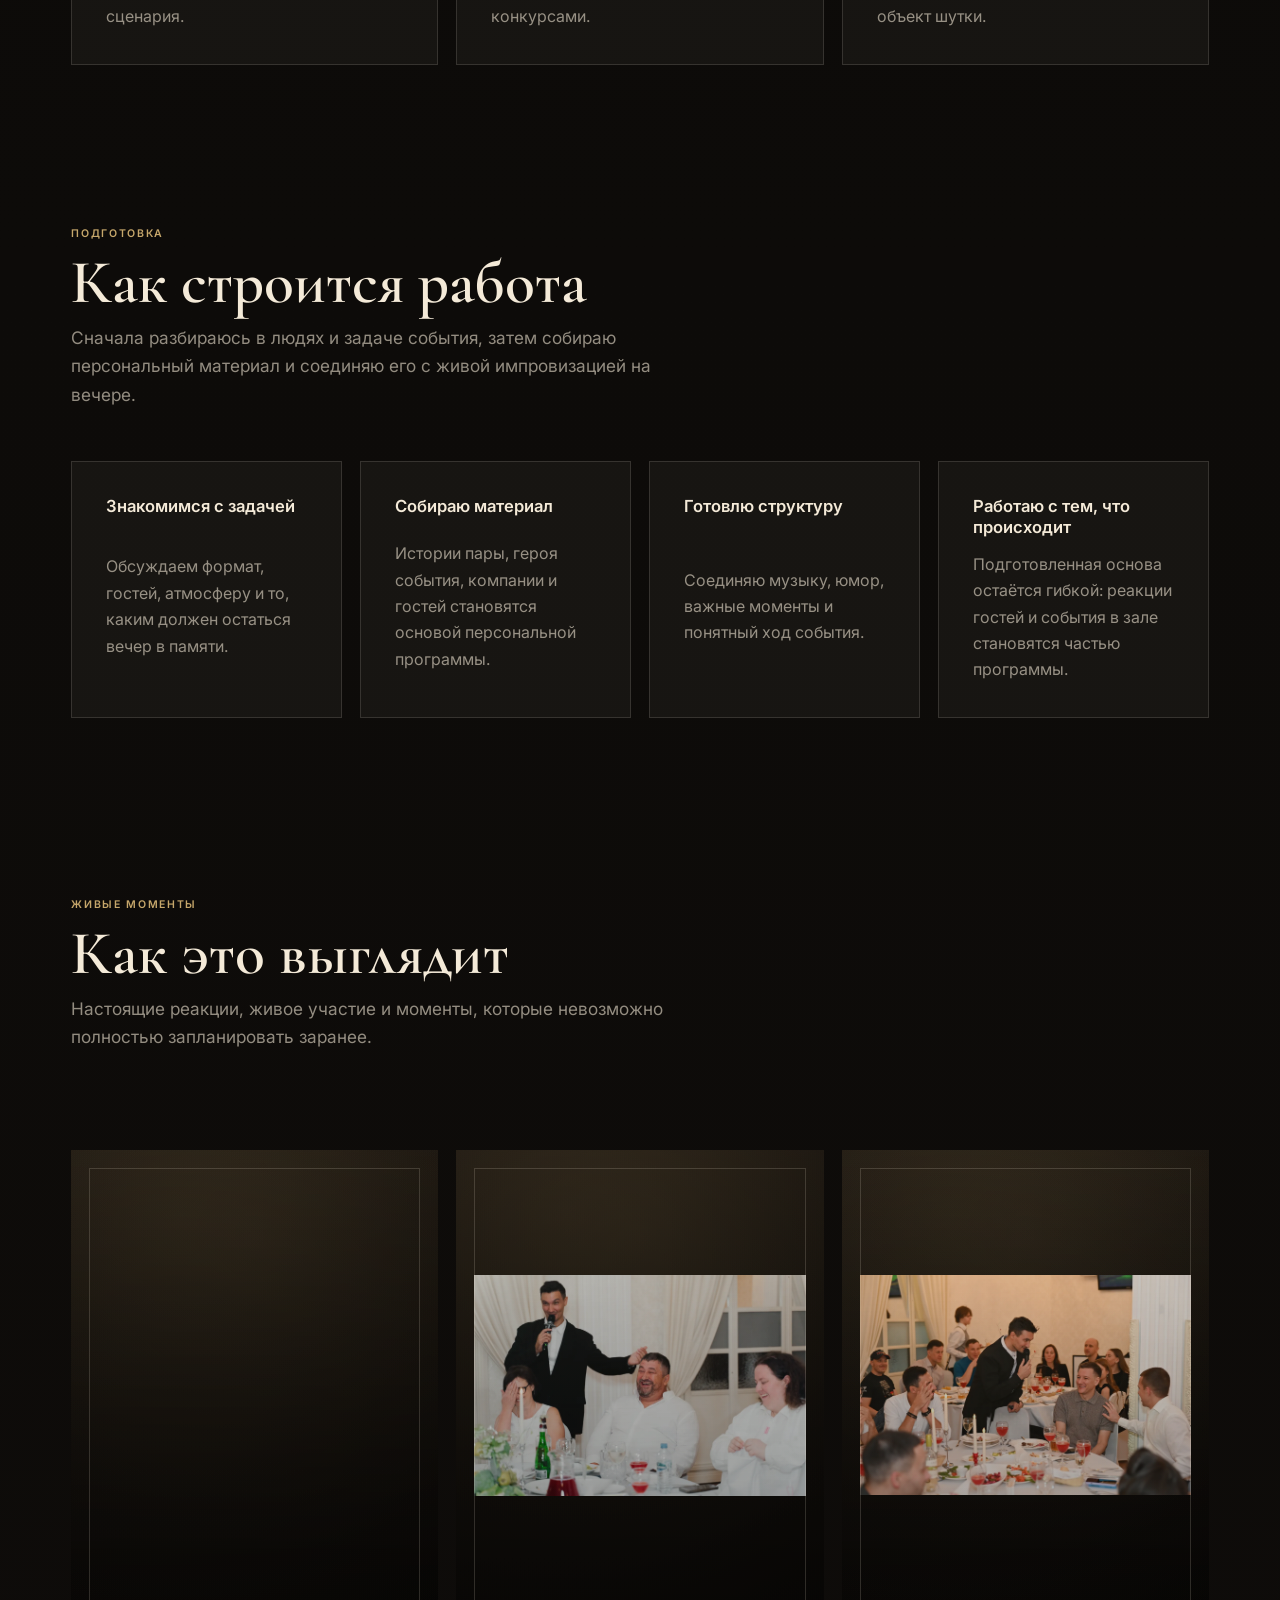
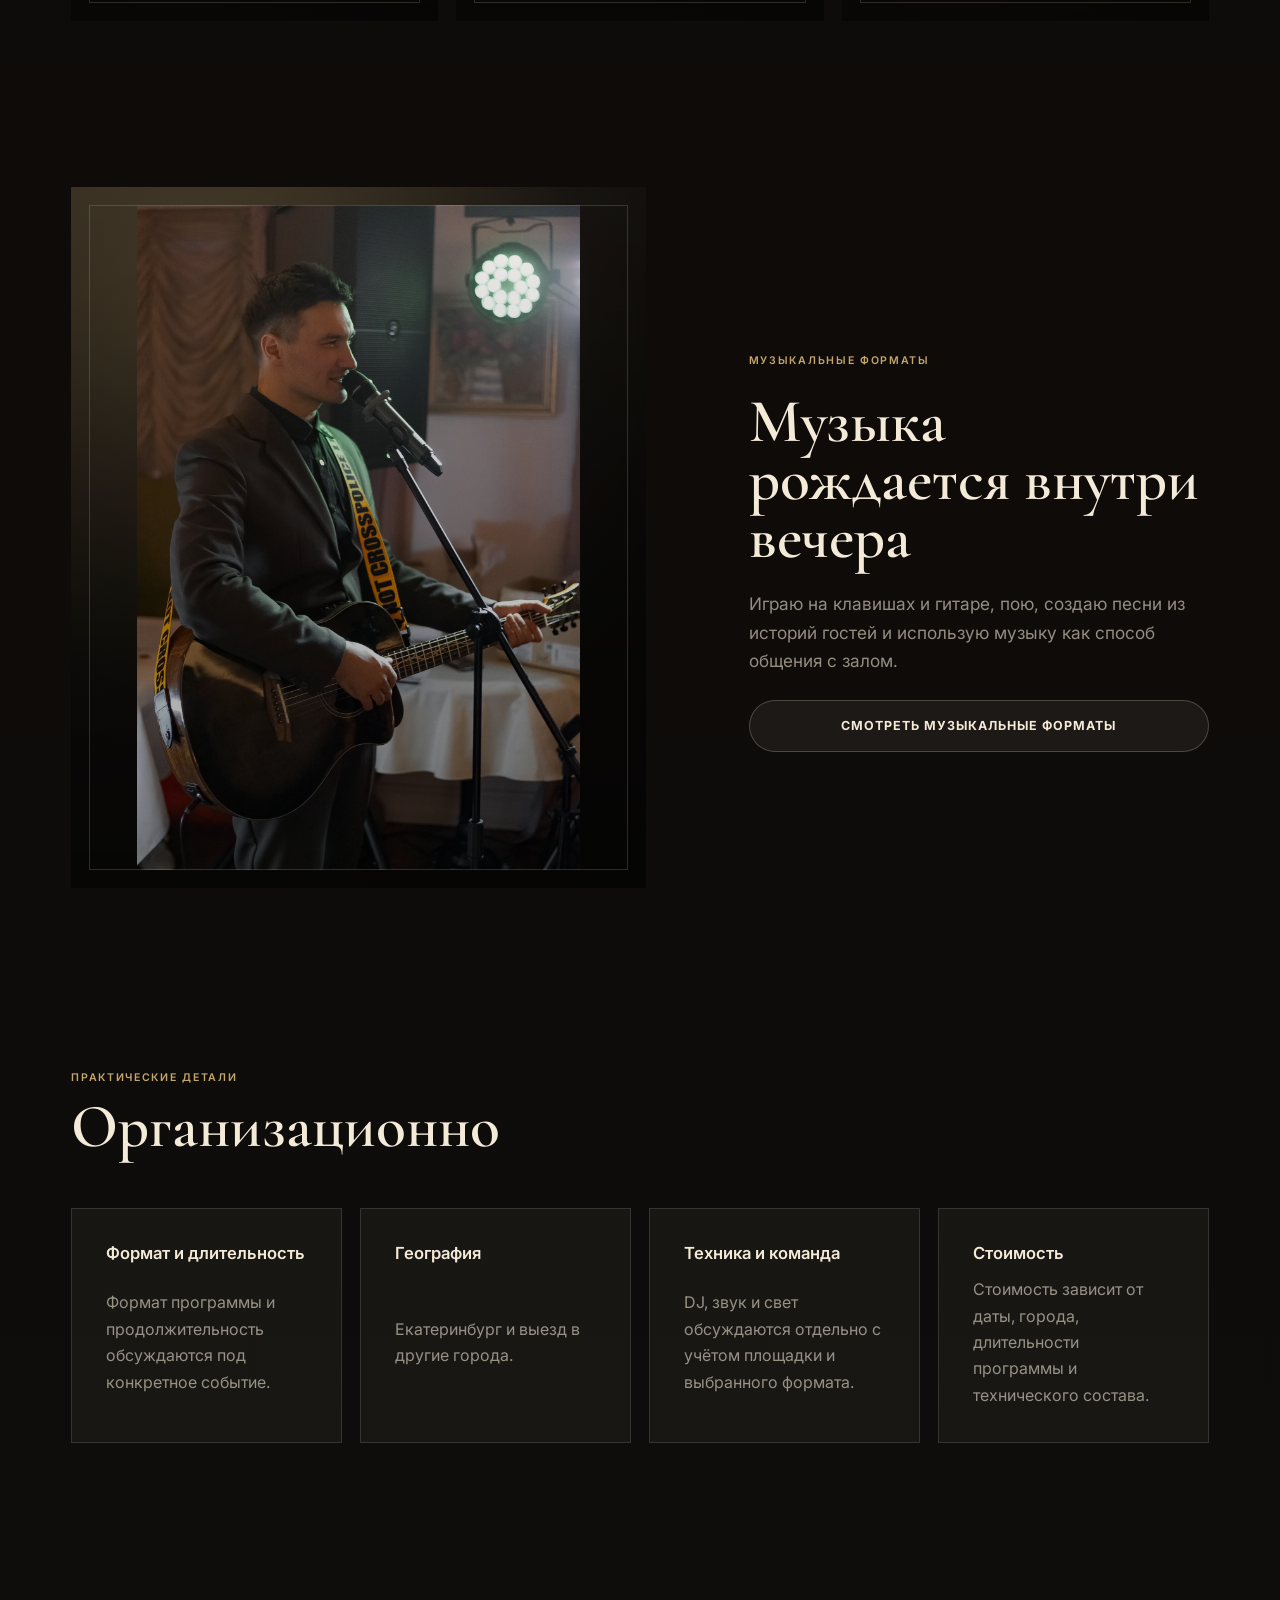
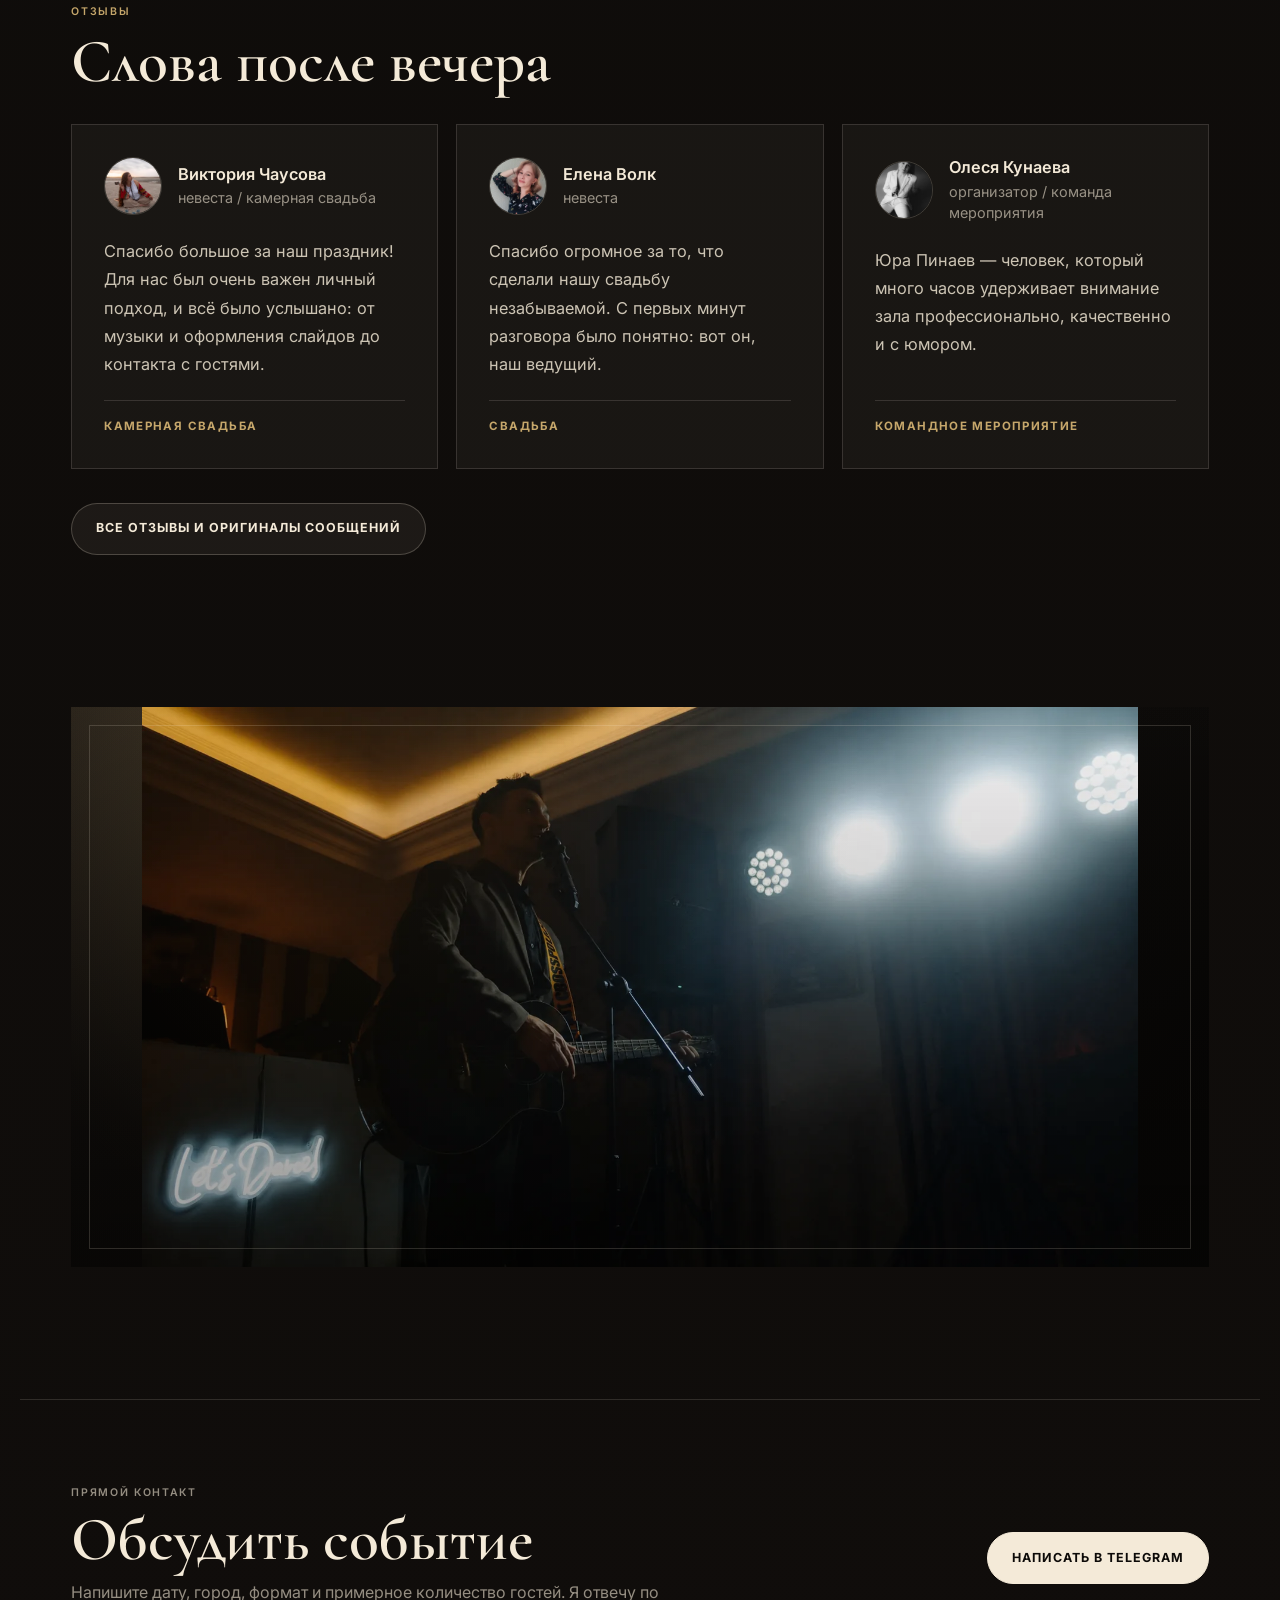
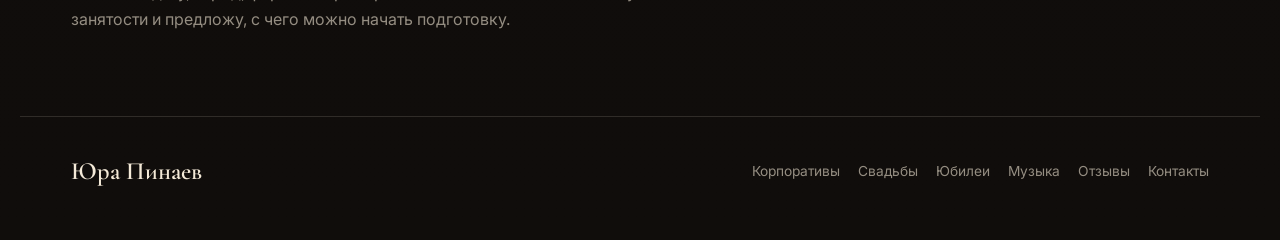
==== commit 2c277bf9: "Обновлены метаданные для yurapinaev.ru" ====
--- a/index.html
+++ b/index.html
@@ -5,21 +5,21 @@
   <meta name="viewport" content="width=device-width, initial-scale=1">
   <title>Юра Пинаев — ведущий с живой музыкой и импровизацией</title>
   <meta name="description" content="Ведущий мероприятий в Екатеринбурге: персональная программа, живая музыка, юмор и импровизация с гостями.">
-  <link rel="canonical" href="https://yurimkucou-commits.github.io/yuripinaev-site/">
+  <link rel="canonical" href="https://yurapinaev.ru/">
   <meta property="og:type" content="website">
   <meta property="og:site_name" content="Юра Пинаев">
   <meta property="og:locale" content="ru_RU">
   <meta property="og:title" content="Юра Пинаев — ведущий с живой музыкой и импровизацией">
   <meta property="og:description" content="Ведущий мероприятий в Екатеринбурге: персональная программа, живая музыка, юмор и импровизация с гостями.">
-  <meta property="og:url" content="https://yurimkucou-commits.github.io/yuripinaev-site/">
-  <meta property="og:image" content="https://yurimkucou-commits.github.io/yuripinaev-site/assets/images/social-preview.jpg">
+  <meta property="og:url" content="https://yurapinaev.ru/">
+  <meta property="og:image" content="https://yurapinaev.ru/assets/images/social-preview.jpg">
   <meta property="og:image:width" content="1200">
   <meta property="og:image:height" content="630">
   <meta property="og:image:alt" content="Юра Пинаев — ведущий с живой музыкой и импровизацией">
   <meta name="twitter:card" content="summary_large_image">
   <meta name="twitter:title" content="Юра Пинаев — ведущий с живой музыкой и импровизацией">
   <meta name="twitter:description" content="Ведущий мероприятий в Екатеринбурге: персональная программа, живая музыка, юмор и импровизация с гостями.">
-  <meta name="twitter:image" content="https://yurimkucou-commits.github.io/yuripinaev-site/assets/images/social-preview.jpg">
+  <meta name="twitter:image" content="https://yurapinaev.ru/assets/images/social-preview.jpg">
   <link rel="icon" href="assets/icons/favicon.svg" type="image/svg+xml">
   <link rel="icon" href="assets/icons/favicon-32.png" sizes="32x32">
   <link rel="apple-touch-icon" href="assets/icons/apple-touch-icon.png">
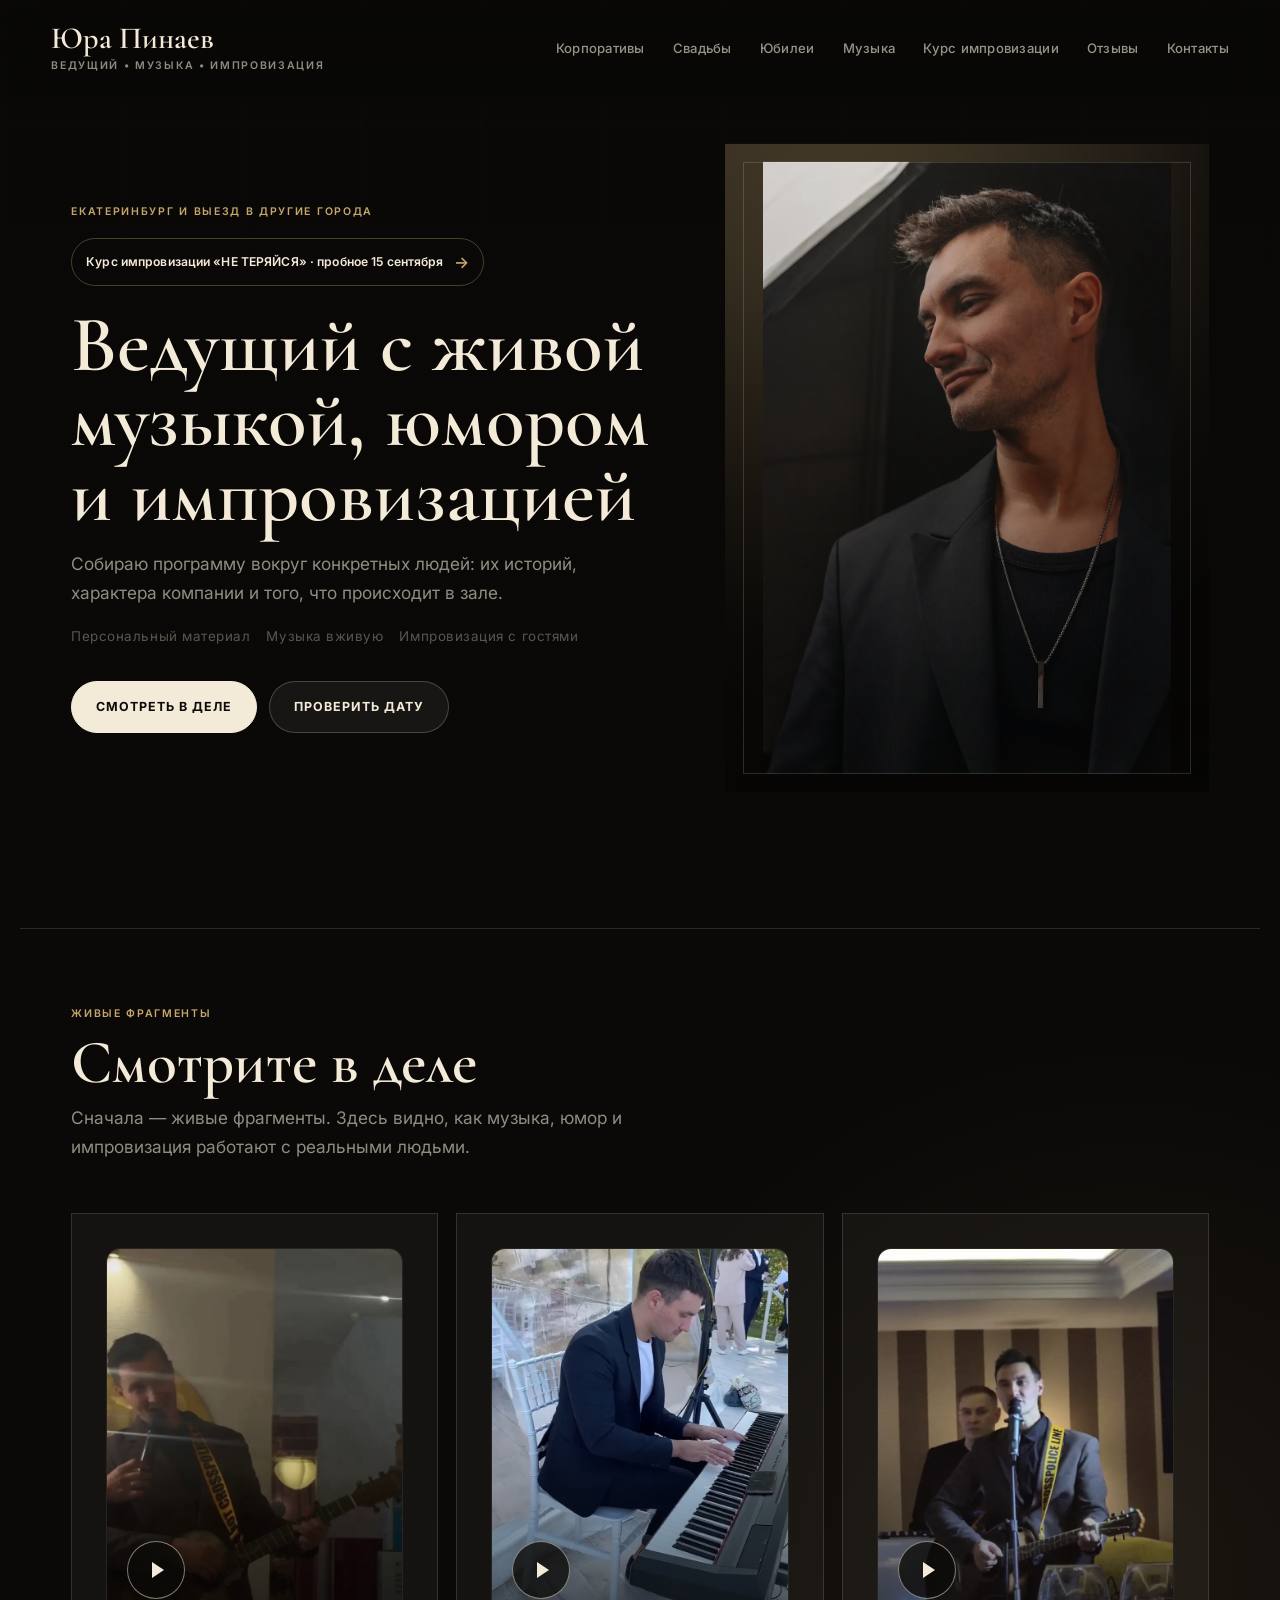
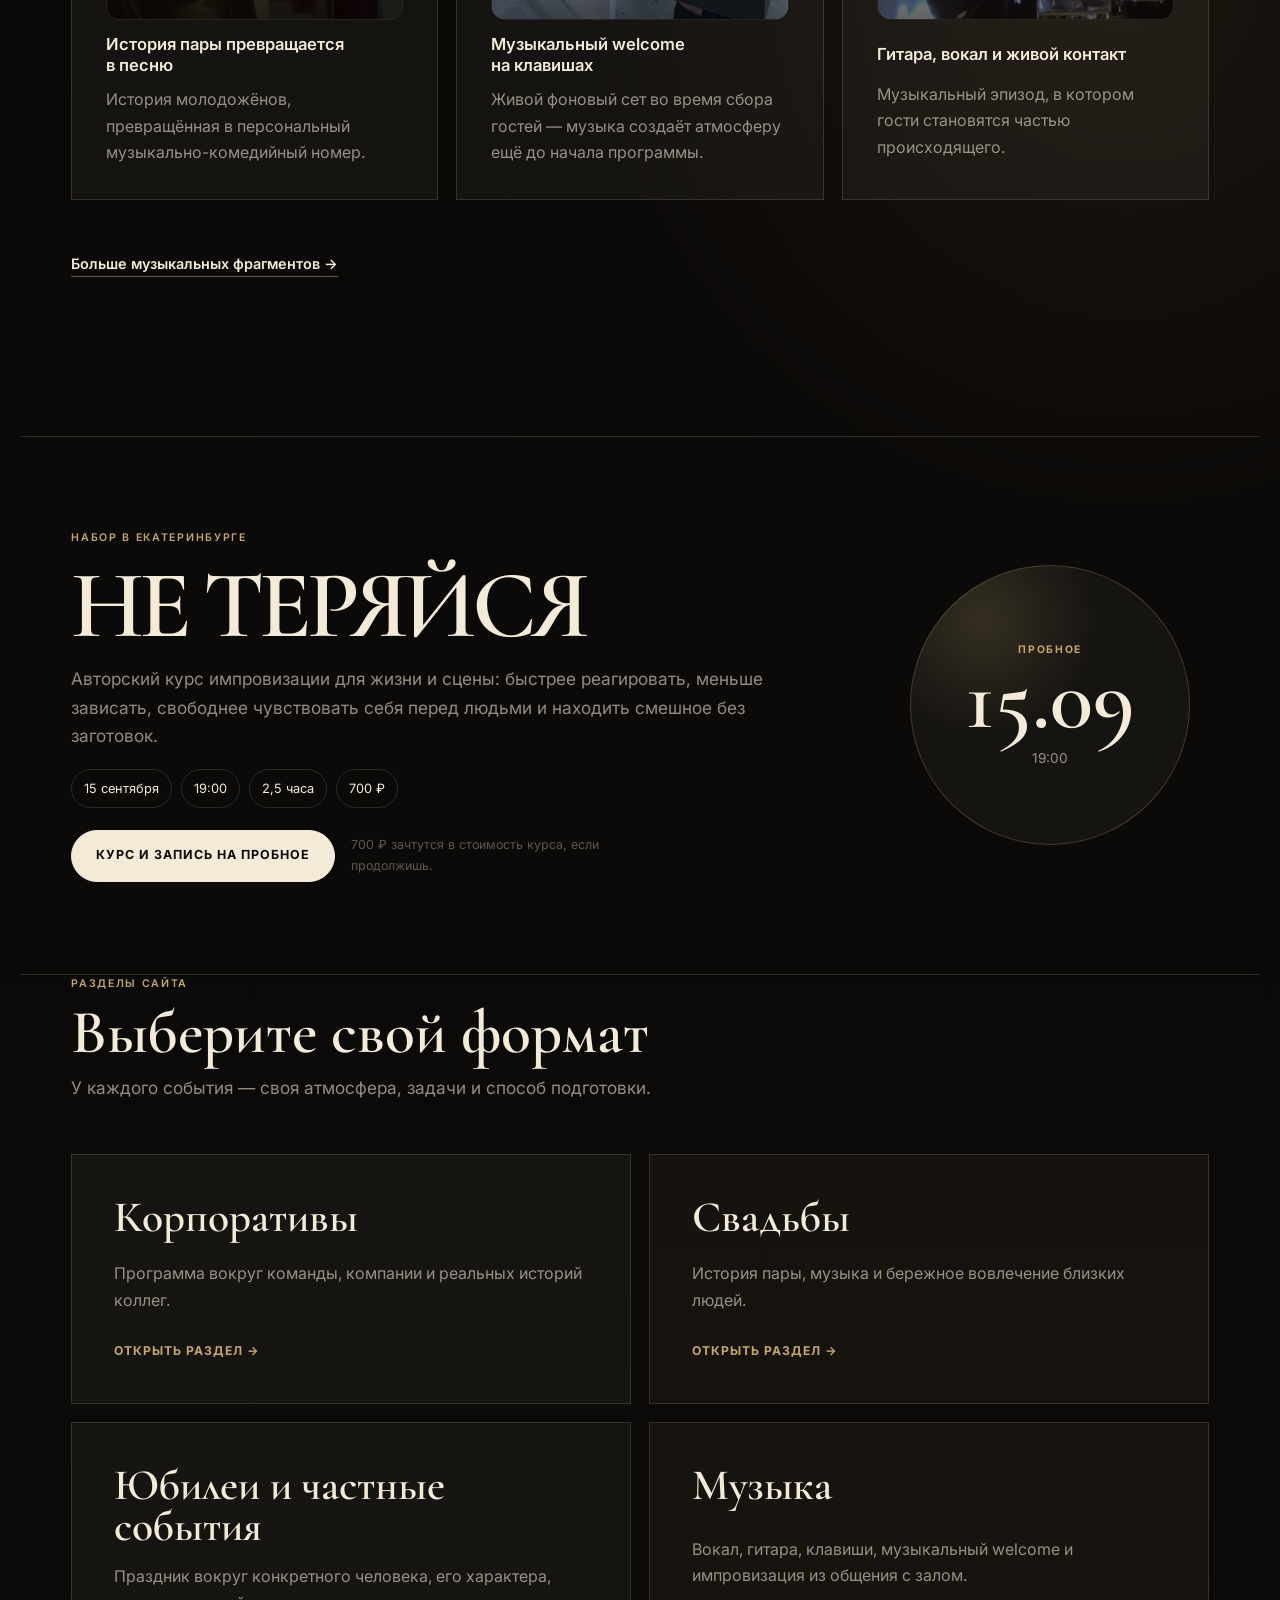
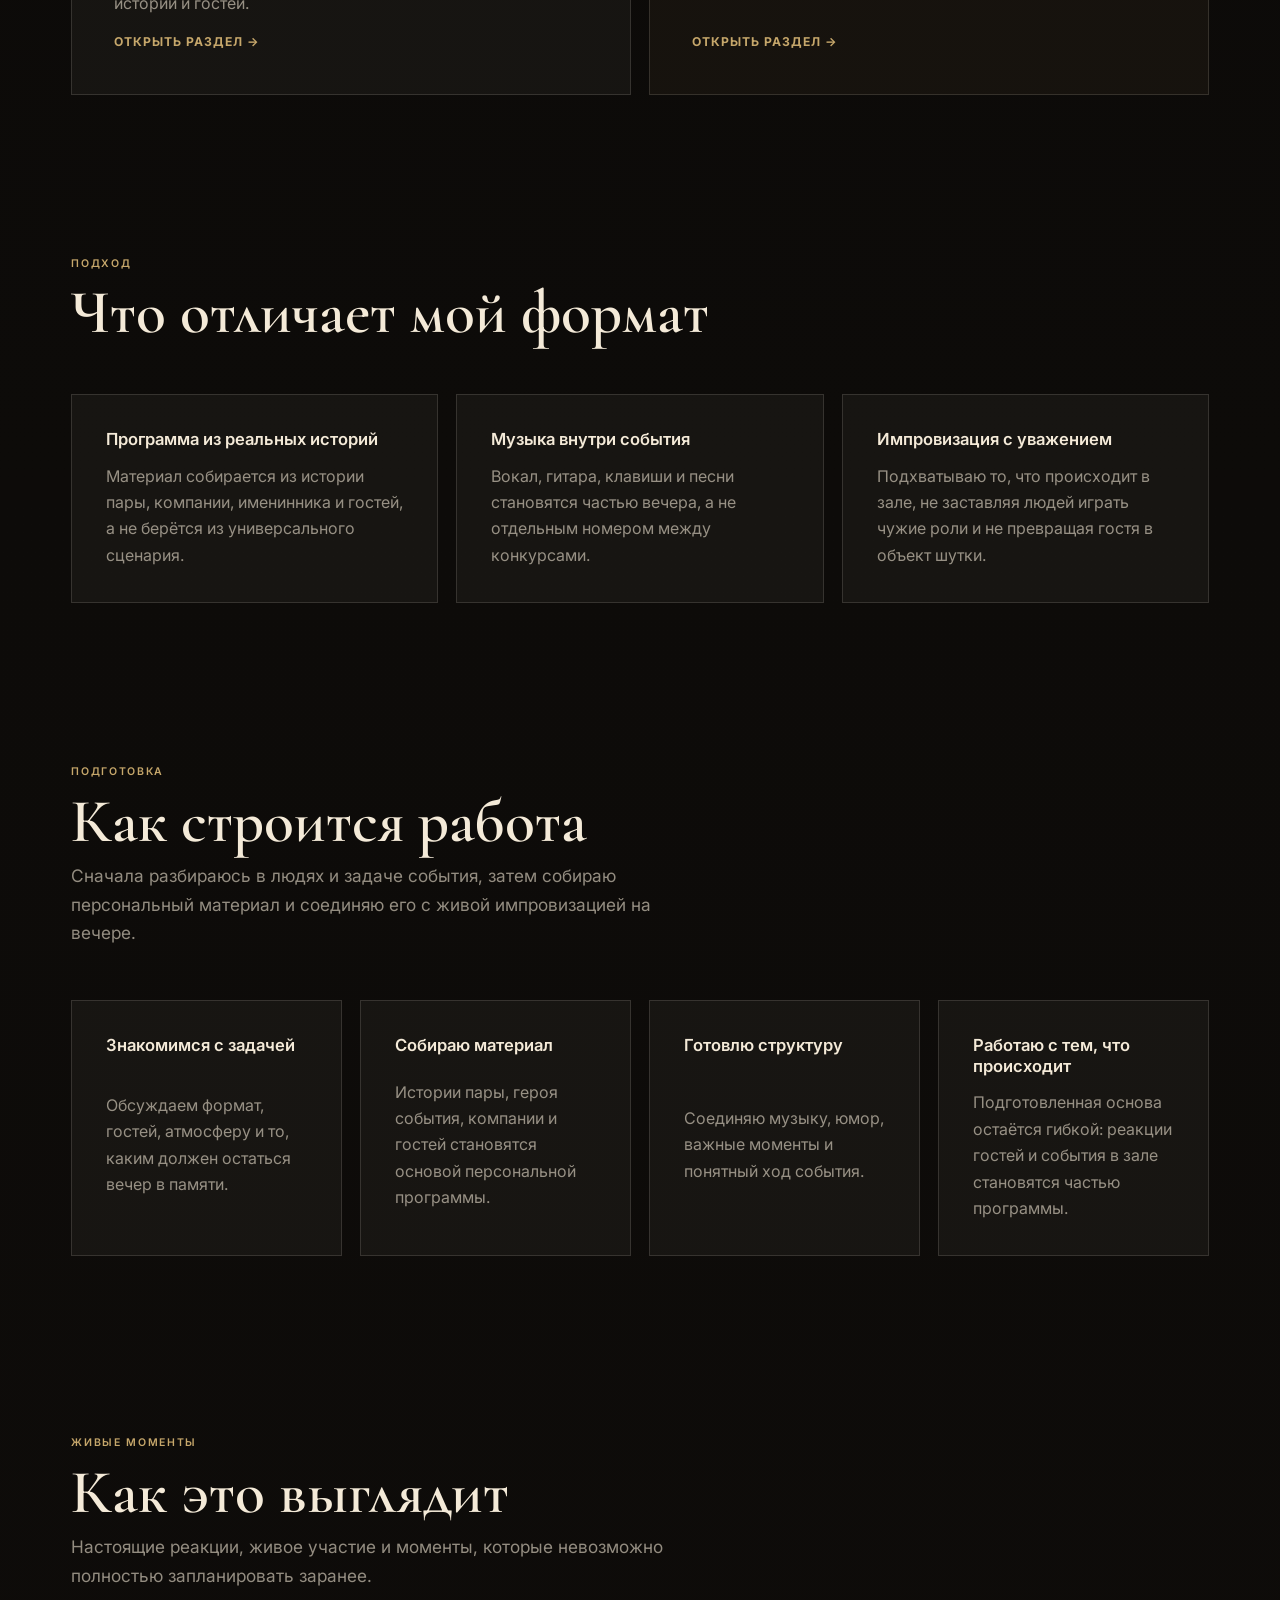
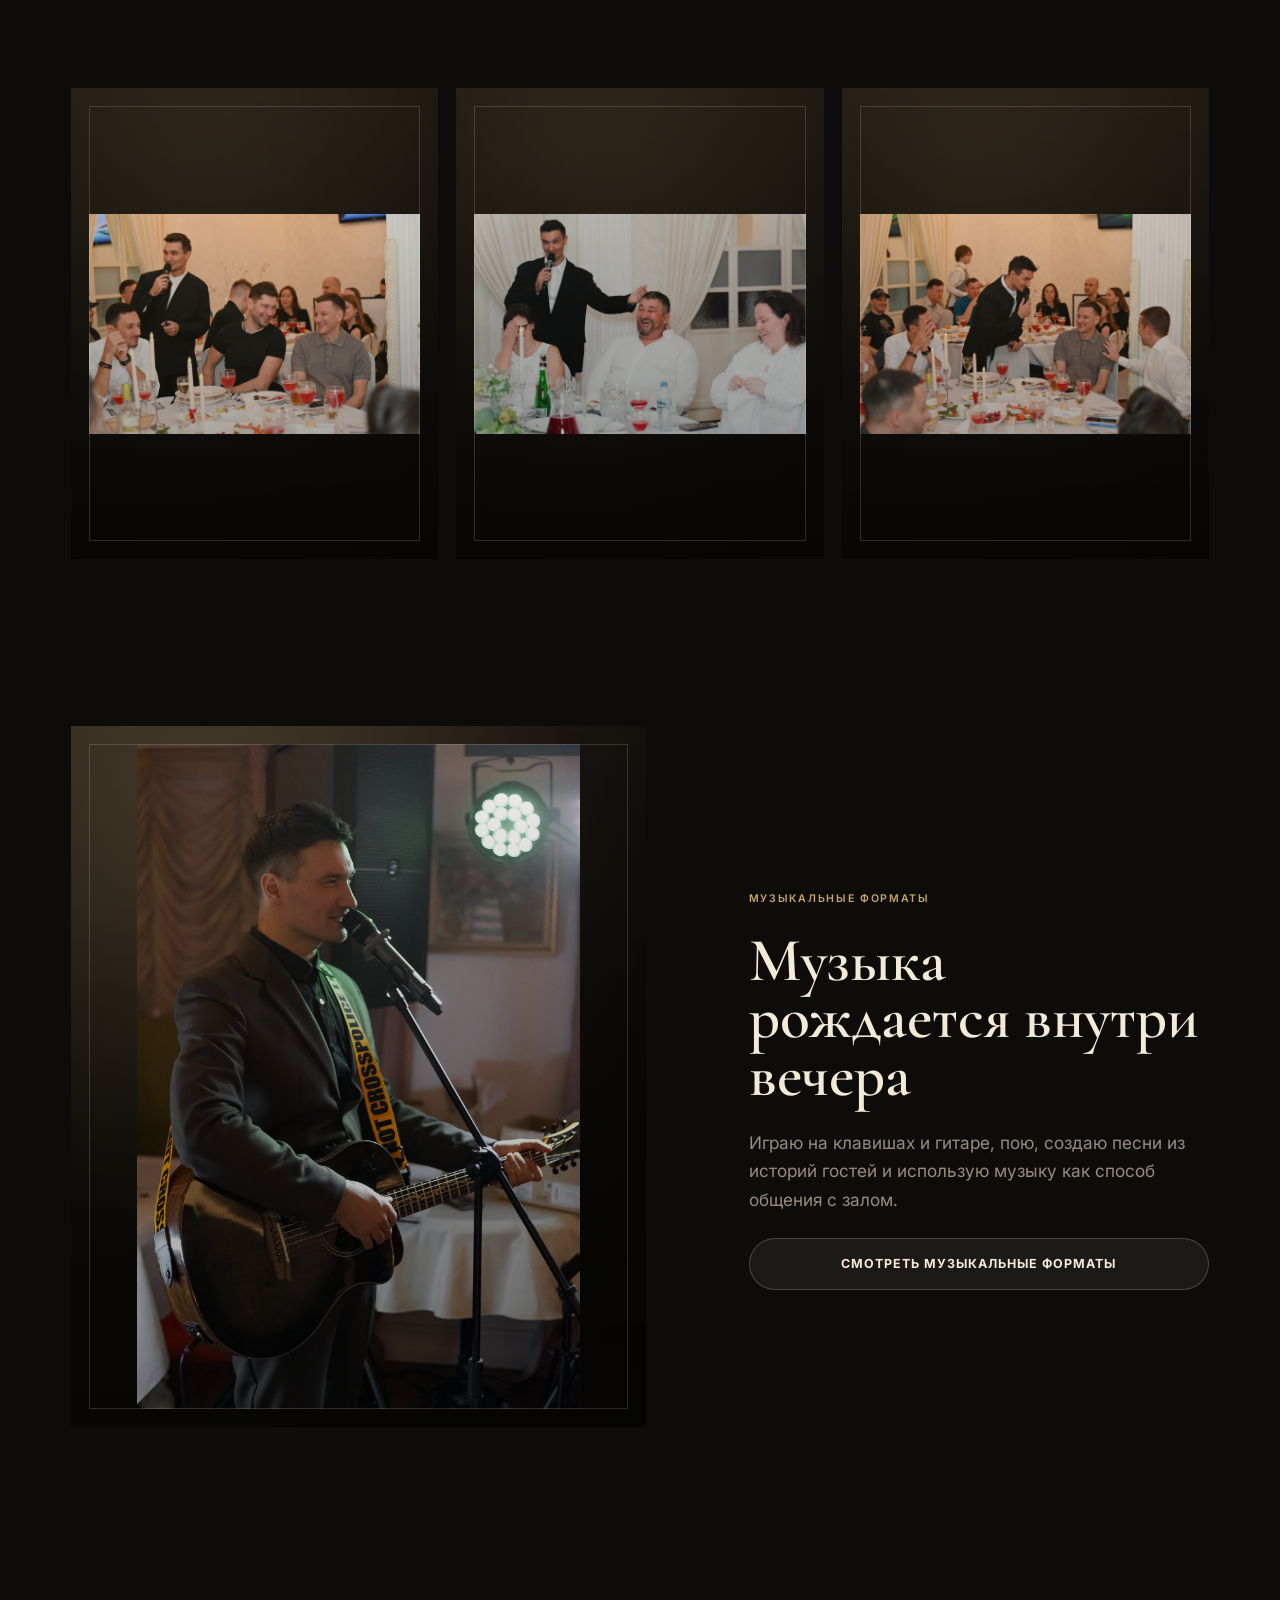
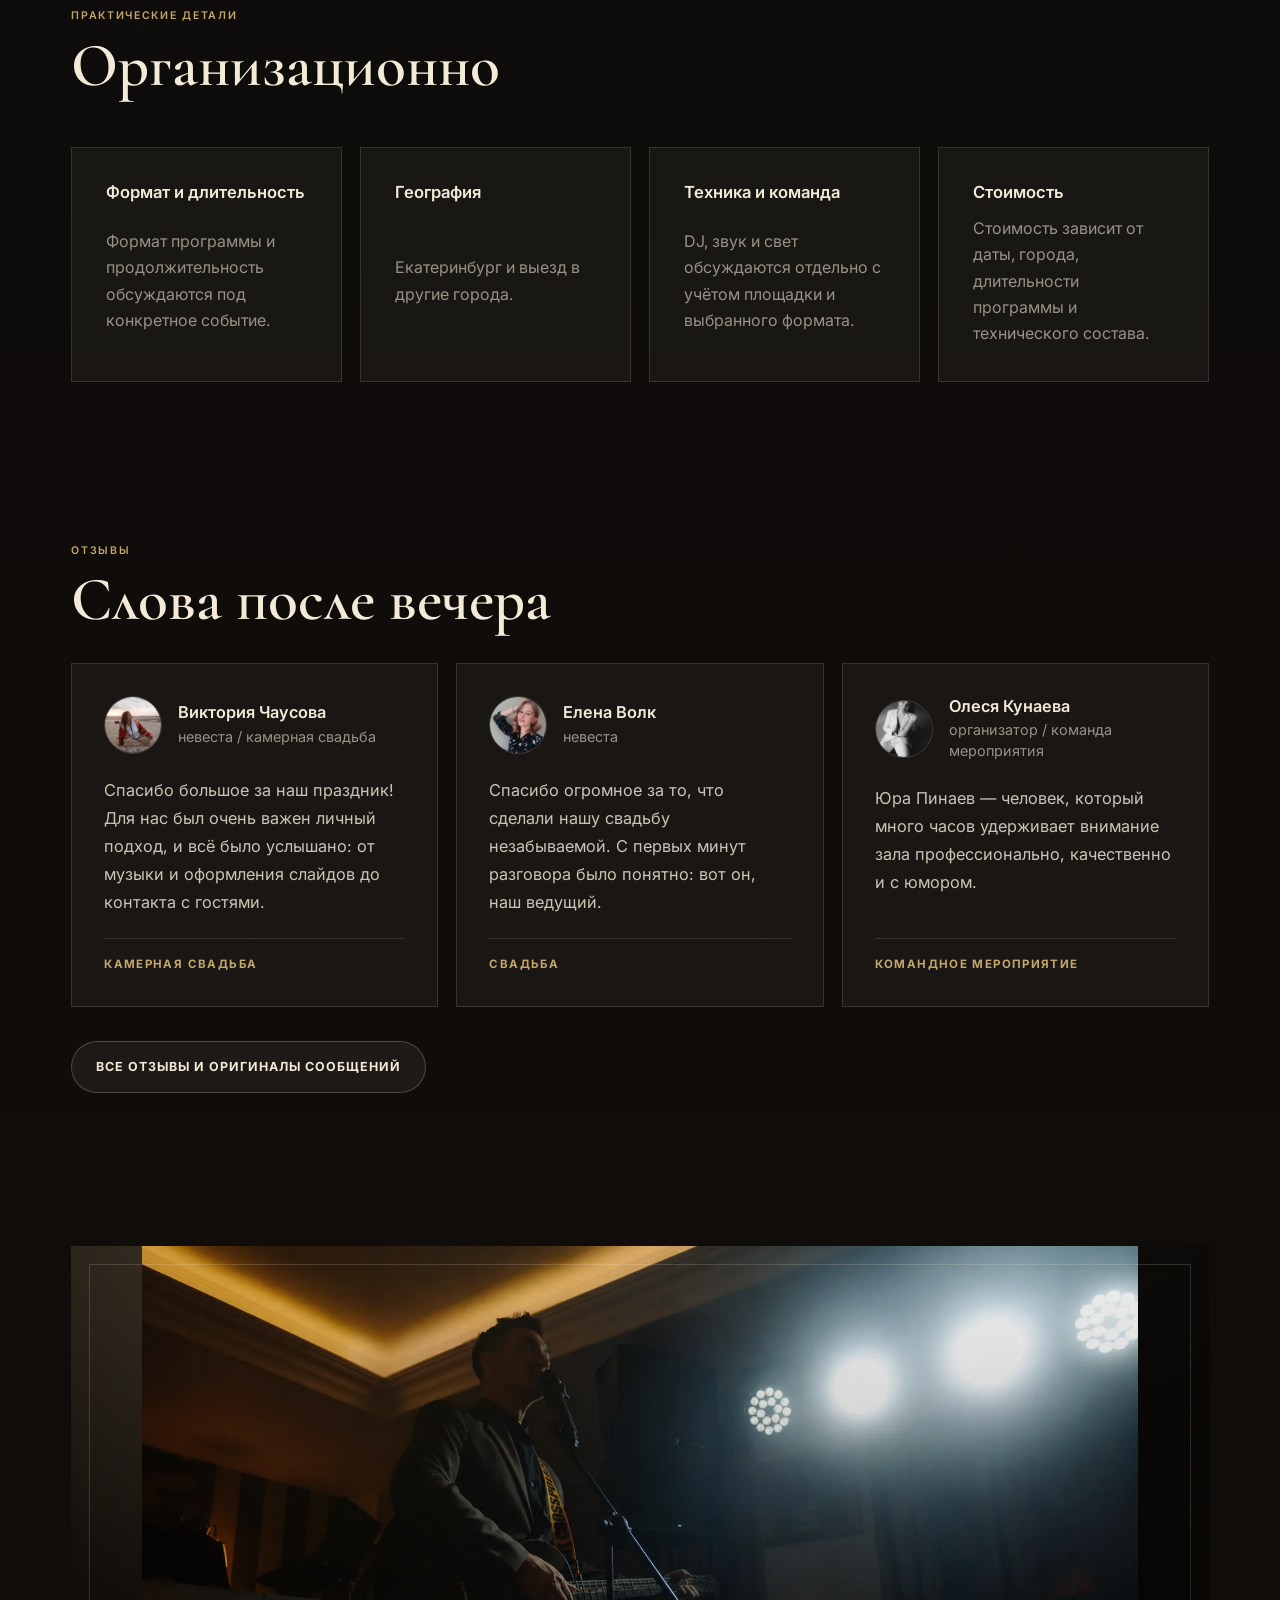
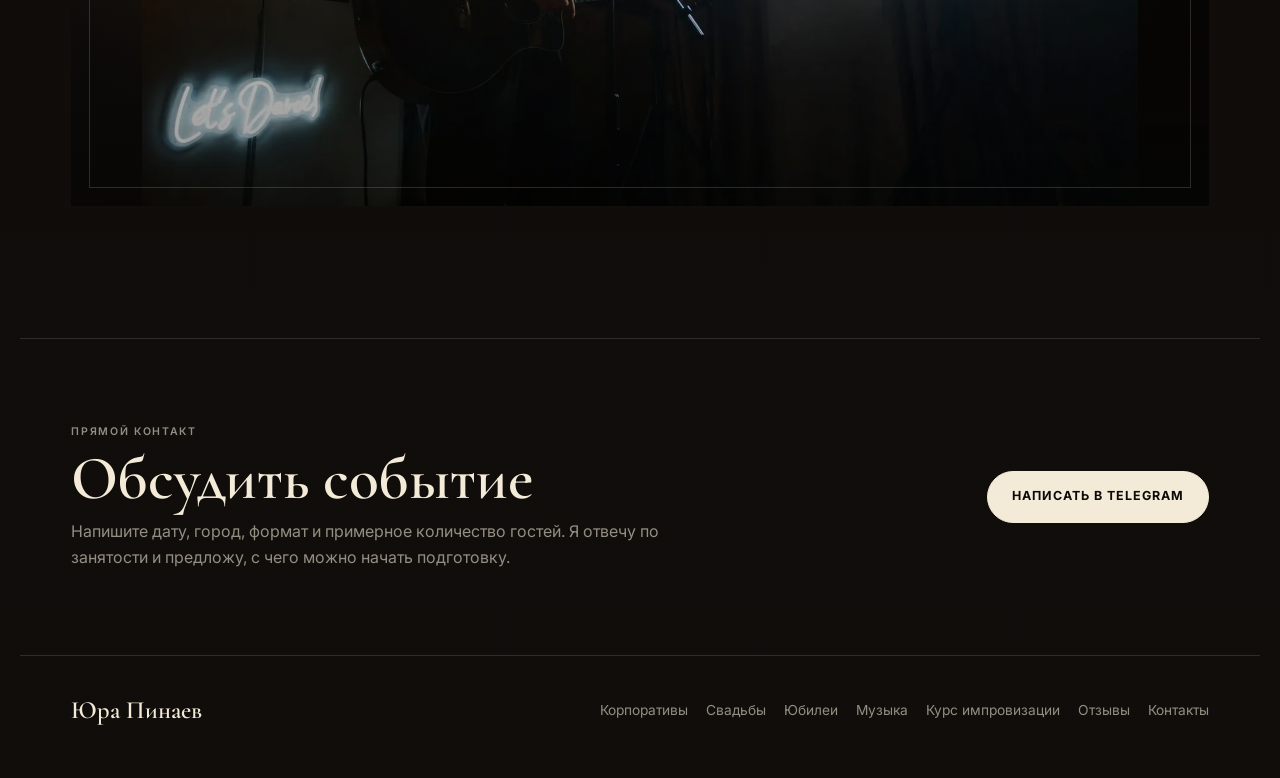
==== commit 3b0fc8bb: "Add improv course landing and homepage promo" ====
--- a/index.html
+++ b/index.html
@@ -28,6 +28,7 @@
   <link href="https://fonts.googleapis.com/css2?family=Cormorant+Garamond:wght@500;600;700&family=Inter:wght@400;500;600&display=swap" rel="stylesheet">
   <link rel="preload" as="image" href="assets/images/optimized/about/yura-pinaev-portrait.webp" type="image/webp" fetchpriority="high">
   <link rel="stylesheet" href="assets/css/style.css?v=20260802-3">
+  <link rel="stylesheet" href="assets/css/improv-promo.css?v=20260831-1">
 </head>
 <body>
   <header class="site-header" data-header>
@@ -45,6 +46,7 @@
       <a href="svadby.html">Свадьбы</a>
       <a href="yubilei.html">Юбилеи</a>
       <a href="muzyka.html">Музыка</a>
+      <a class="site-nav__course" href="improv/">Курс импровизации</a>
       <a href="otzyvy.html">Отзывы</a>
       <a href="contacts.html">Контакты</a>
       <a class="button site-nav__cta" href="https://t.me/yuripinaev" target="_blank" rel="noopener">Проверить дату</a>
@@ -56,6 +58,12 @@
       <div class="hero__layout">
         <div class="hero__copy hero__copy--home">
           <p class="eyebrow">Екатеринбург и выезд в другие города</p>
+
+          <a class="improv-home-chip" href="improv/">
+            Курс импровизации «НЕ ТЕРЯЙСЯ» · пробное 15 сентября
+            <span aria-hidden="true">→</span>
+          </a>
+
           <h1>Ведущий с живой музыкой, юмором и импровизацией</h1>
           <p>Собираю программу вокруг конкретных людей: их историй, характера компании и того, что происходит в зале.</p>
           <div class="hero__meta">
@@ -118,6 +126,29 @@
         </article>
       </div>
       <a class="text-link" href="muzyka.html#live-video">Больше музыкальных фрагментов <span aria-hidden="true">→</span></a>
+    </section>
+
+    <section class="improv-promo section-reveal" aria-labelledby="improv-promo-title">
+      <div class="improv-promo__copy">
+        <p class="eyebrow">Набор в Екатеринбурге</p>
+        <h2 id="improv-promo-title">НЕ ТЕРЯЙСЯ</h2>
+        <p class="improv-promo__lead">Авторский курс импровизации для жизни и сцены: быстрее реагировать, меньше зависать, свободнее чувствовать себя перед людьми и находить смешное без заготовок.</p>
+        <div class="improv-promo__meta" aria-label="Детали пробного занятия">
+          <span>15 сентября</span>
+          <span>19:00</span>
+          <span>2,5 часа</span>
+          <span>700 ₽</span>
+        </div>
+        <div class="improv-promo__actions">
+          <a class="button" href="improv/">Курс и запись на пробное</a>
+          <span>700 ₽ зачтутся в стоимость курса, если продолжишь.</span>
+        </div>
+      </div>
+      <div class="improv-promo__stamp" aria-hidden="true">
+        <span>ПРОБНОЕ</span>
+        <strong>15.09</strong>
+        <small>19:00</small>
+      </div>
     </section>
 
     <section class="format-section section-reveal">
@@ -324,6 +355,7 @@
       <a href="svadby.html">Свадьбы</a>
       <a href="yubilei.html">Юбилеи</a>
       <a href="muzyka.html">Музыка</a>
+      <a href="improv/">Курс импровизации</a>
       <a href="otzyvy.html">Отзывы</a>
       <a href="contacts.html">Контакты</a>
     </nav>
--- a/assets/css/improv-promo.css
+++ b/assets/css/improv-promo.css
@@ -0,0 +1,173 @@
+
+/* Homepage promo for the course "НЕ ТЕРЯЙСЯ" */
+.site-nav__course {
+  color: var(--gold);
+}
+
+.improv-home-chip {
+  align-items: center;
+  border: 1px solid rgba(198, 167, 107, 0.34);
+  border-radius: 999px;
+  color: var(--milk);
+  display: inline-flex;
+  font-size: 0.76rem;
+  font-weight: 600;
+  gap: 10px;
+  justify-self: start;
+  letter-spacing: 0.01em;
+  margin-bottom: 4px;
+  padding: 10px 14px;
+  text-decoration: none;
+  transition: background 220ms ease, border-color 220ms ease, transform 220ms ease;
+}
+
+.improv-home-chip span {
+  color: var(--gold);
+  font-size: 1rem;
+}
+
+.improv-home-chip:hover {
+  background: rgba(198, 167, 107, 0.08);
+  border-color: rgba(198, 167, 107, 0.58);
+  transform: translateY(-2px);
+}
+
+.improv-promo {
+  align-items: stretch;
+  border-bottom: 1px solid var(--line);
+  border-top: 1px solid var(--line);
+  display: grid;
+  gap: clamp(24px, 5vw, 64px);
+  grid-template-columns: minmax(0, 1fr) minmax(220px, .42fr);
+  margin-left: auto;
+  margin-right: auto;
+  max-width: var(--max);
+  padding: clamp(54px, 8vw, 92px) clamp(18px, 4vw, 58px);
+  width: 100%;
+}
+
+.improv-promo__copy {
+  align-content: center;
+  display: grid;
+  gap: 18px;
+  min-width: 0;
+}
+
+.improv-promo h2 {
+  font-size: clamp(3.2rem, 7.5vw, 6.3rem);
+  letter-spacing: -0.055em;
+  line-height: .86;
+}
+
+.improv-promo__lead {
+  color: var(--muted);
+  font-size: clamp(1rem, 1.35vw, 1.18rem);
+  line-height: 1.65;
+  max-width: 720px;
+}
+
+.improv-promo__meta {
+  display: flex;
+  flex-wrap: wrap;
+  gap: 9px;
+}
+
+.improv-promo__meta span {
+  border: 1px solid var(--line);
+  border-radius: 999px;
+  color: var(--milk);
+  font-size: .8rem;
+  padding: 8px 12px;
+}
+
+.improv-promo__actions {
+  align-items: center;
+  display: flex;
+  flex-wrap: wrap;
+  gap: 16px;
+  margin-top: 4px;
+}
+
+.improv-promo__actions > span {
+  color: var(--faint);
+  font-size: .78rem;
+  max-width: 310px;
+}
+
+.improv-promo__stamp {
+  align-content: center;
+  aspect-ratio: 1;
+  background:
+    radial-gradient(circle at 26% 20%, rgba(198, 167, 107, .18), transparent 38%),
+    var(--panel);
+  border: 1px solid rgba(198, 167, 107, .26);
+  border-radius: 999px;
+  display: grid;
+  justify-items: center;
+  place-self: center;
+  text-align: center;
+  width: min(100%, 280px);
+}
+
+.improv-promo__stamp span {
+  color: var(--gold);
+  font-size: .65rem;
+  font-weight: 700;
+  letter-spacing: .16em;
+}
+
+.improv-promo__stamp strong {
+  color: var(--milk);
+  font-family: "Cormorant Garamond", Georgia, serif;
+  font-size: clamp(3.6rem, 7vw, 5.8rem);
+  font-weight: 600;
+  line-height: .9;
+}
+
+.improv-promo__stamp small {
+  color: var(--muted);
+  font-size: .85rem;
+  margin-top: 8px;
+}
+
+@media (max-width: 980px) {
+  .improv-promo {
+    grid-template-columns: 1fr;
+  }
+
+  .improv-promo__stamp {
+    justify-self: start;
+    width: 190px;
+  }
+}
+
+@media (max-width: 620px) {
+  .improv-home-chip {
+    border-radius: 14px;
+    line-height: 1.35;
+    max-width: 100%;
+    width: auto;
+  }
+
+  .improv-promo {
+    padding-left: 16px;
+    padding-right: 16px;
+  }
+
+  .improv-promo h2 {
+    font-size: clamp(3rem, 17vw, 4.6rem);
+  }
+
+  .improv-promo__actions {
+    align-items: stretch;
+    display: grid;
+  }
+
+  .improv-promo__actions .button {
+    width: 100%;
+  }
+
+  .improv-promo__stamp {
+    display: none;
+  }
+}
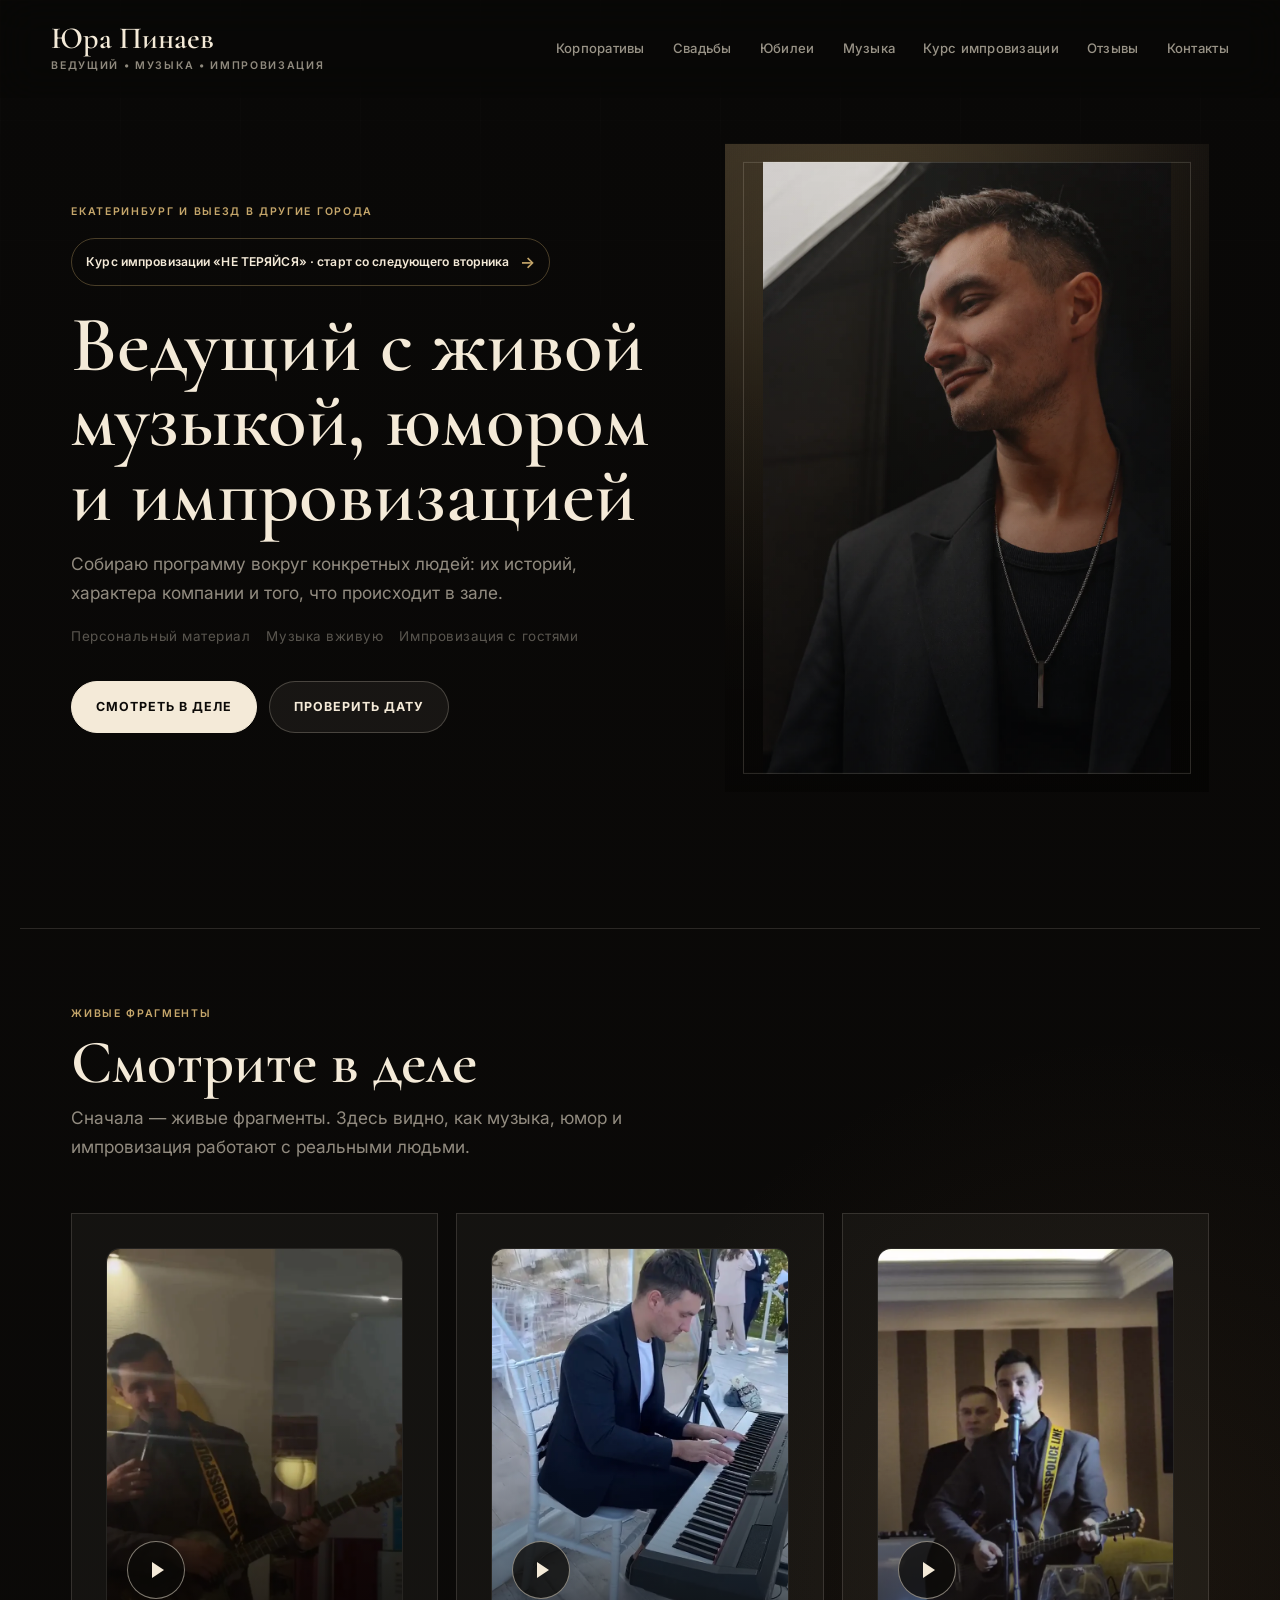
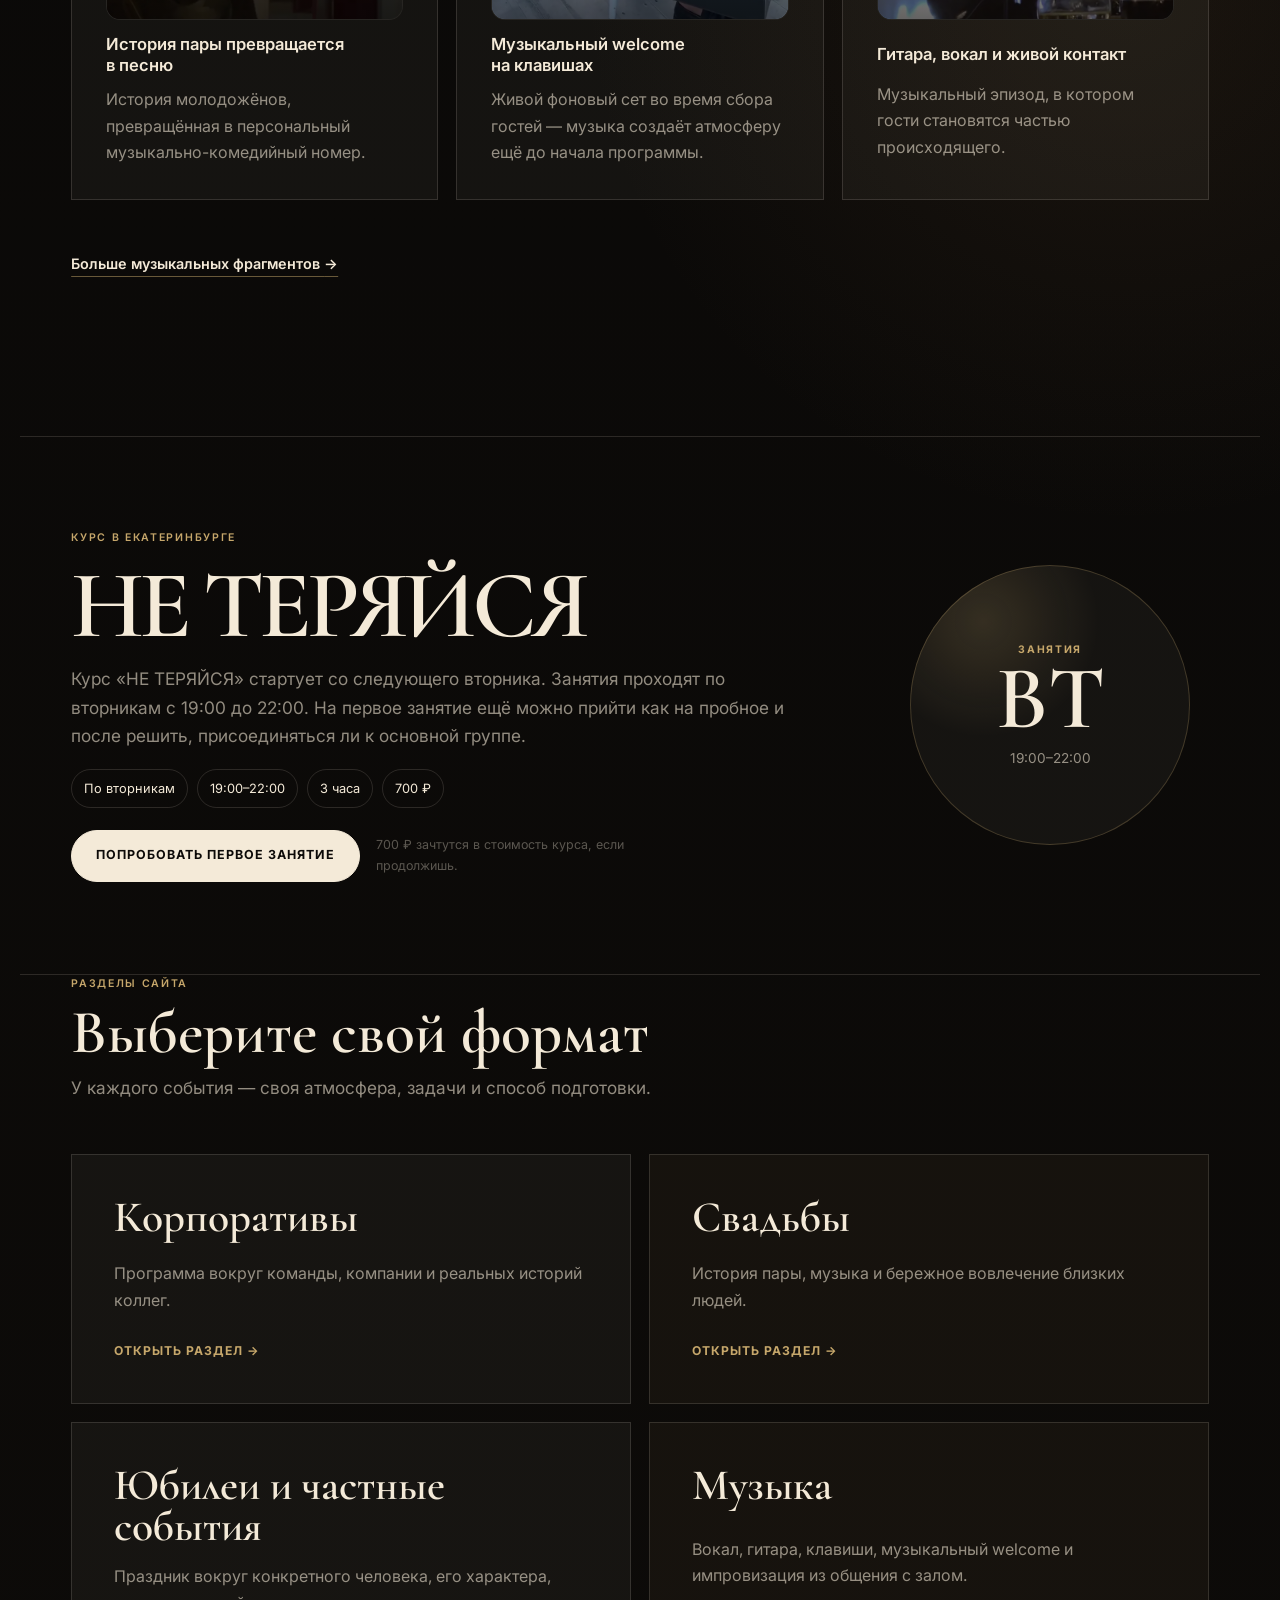
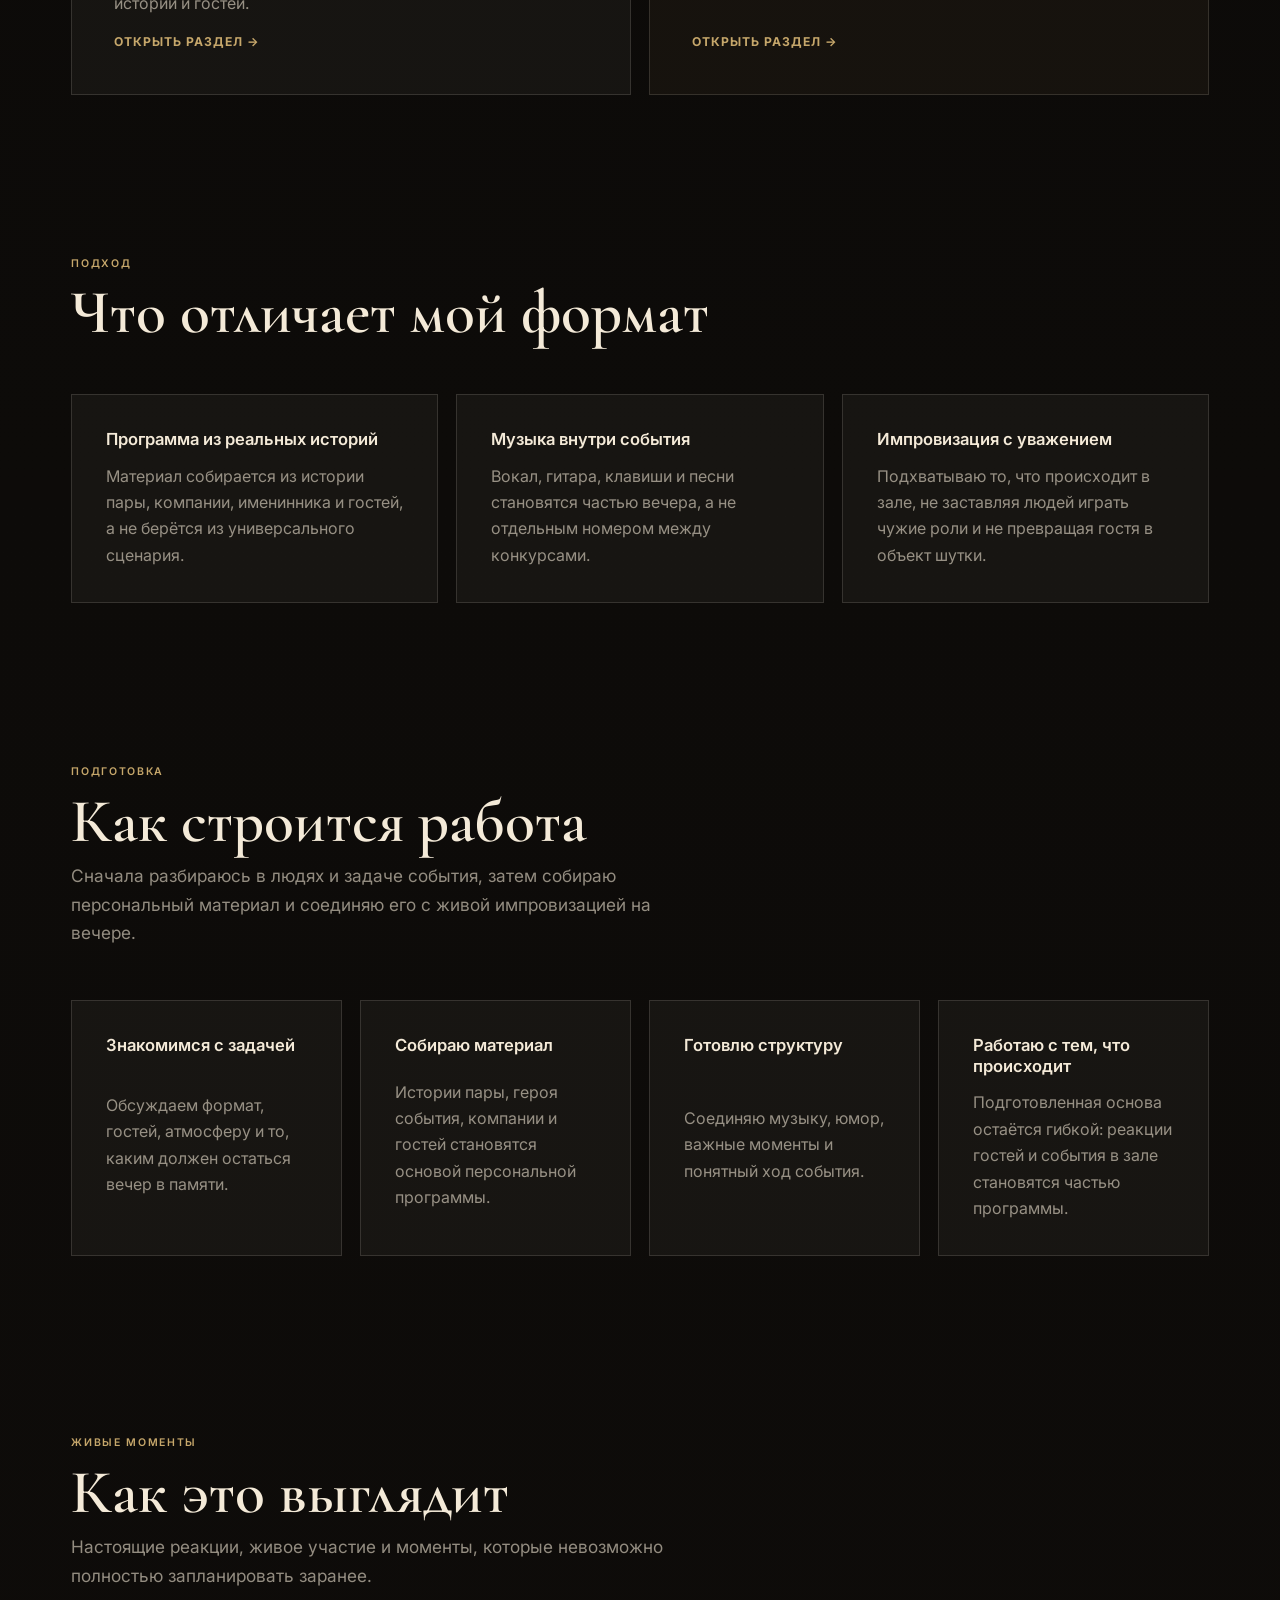
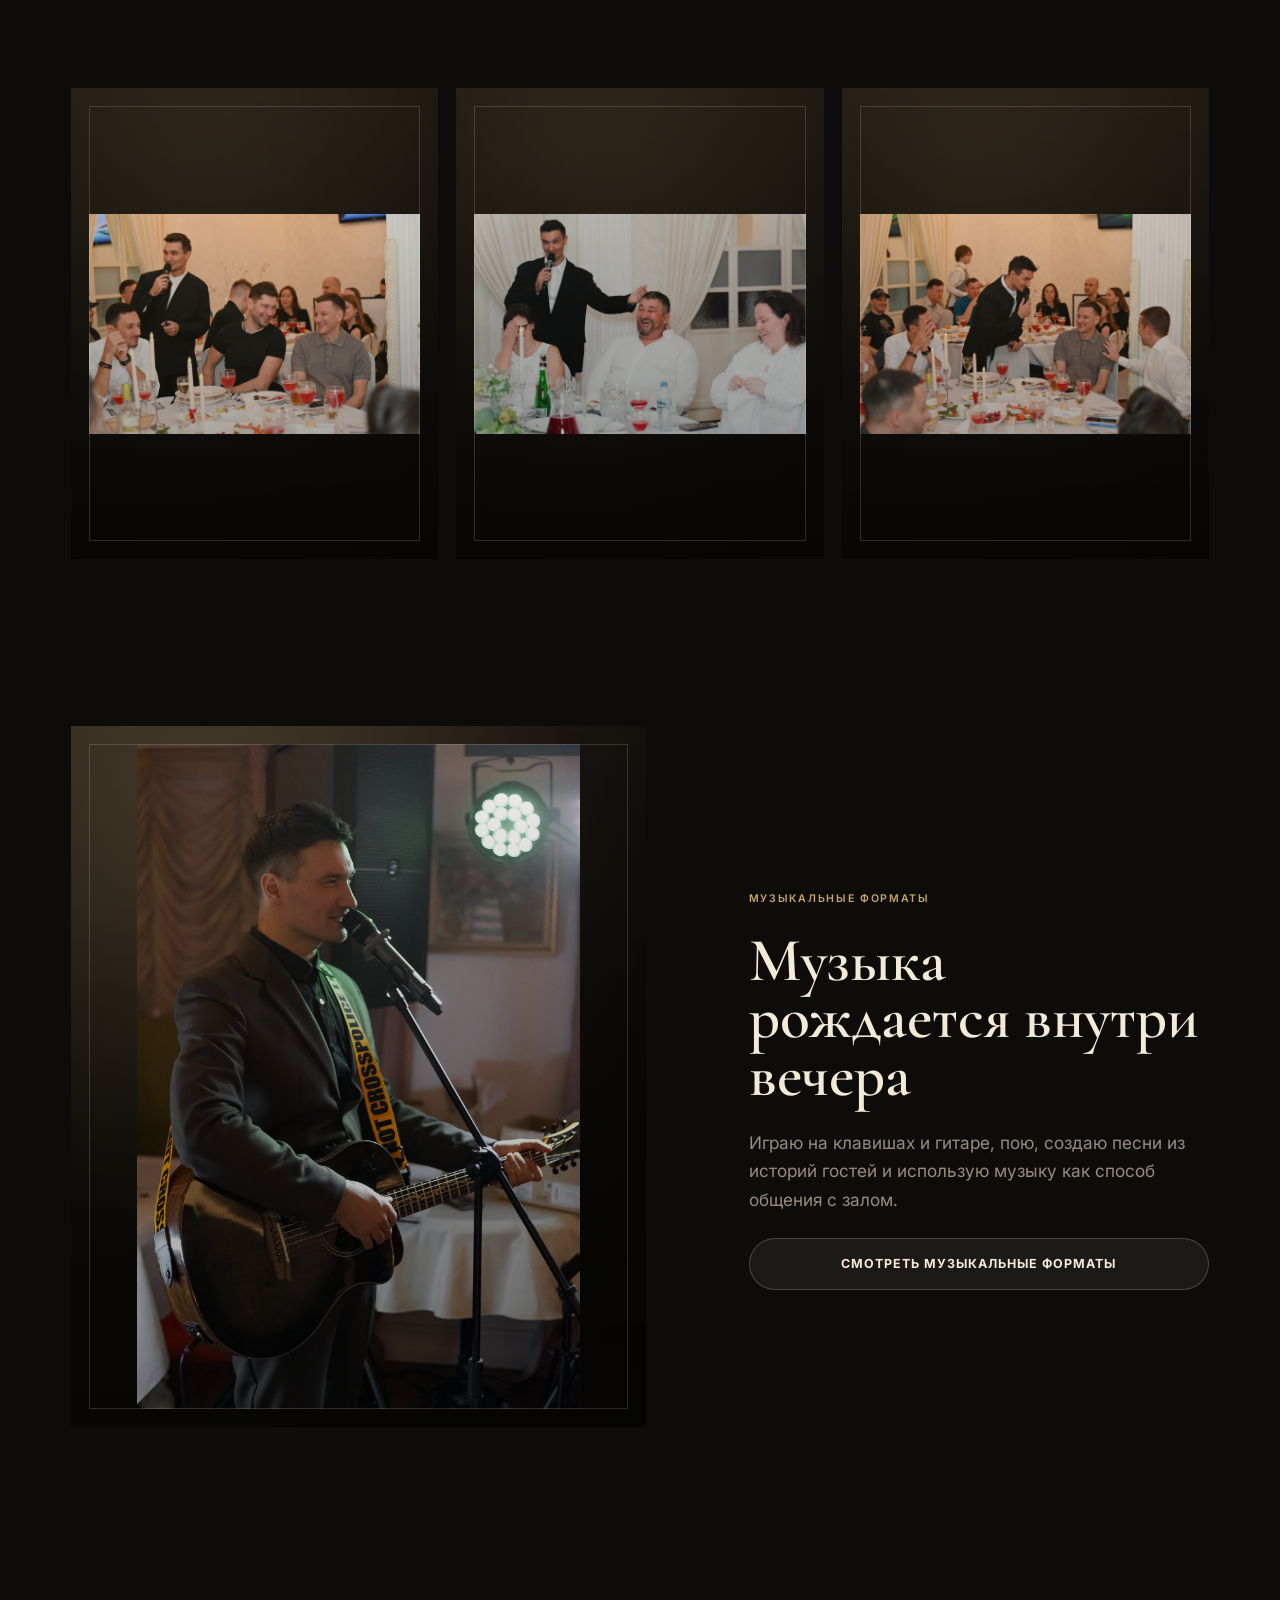
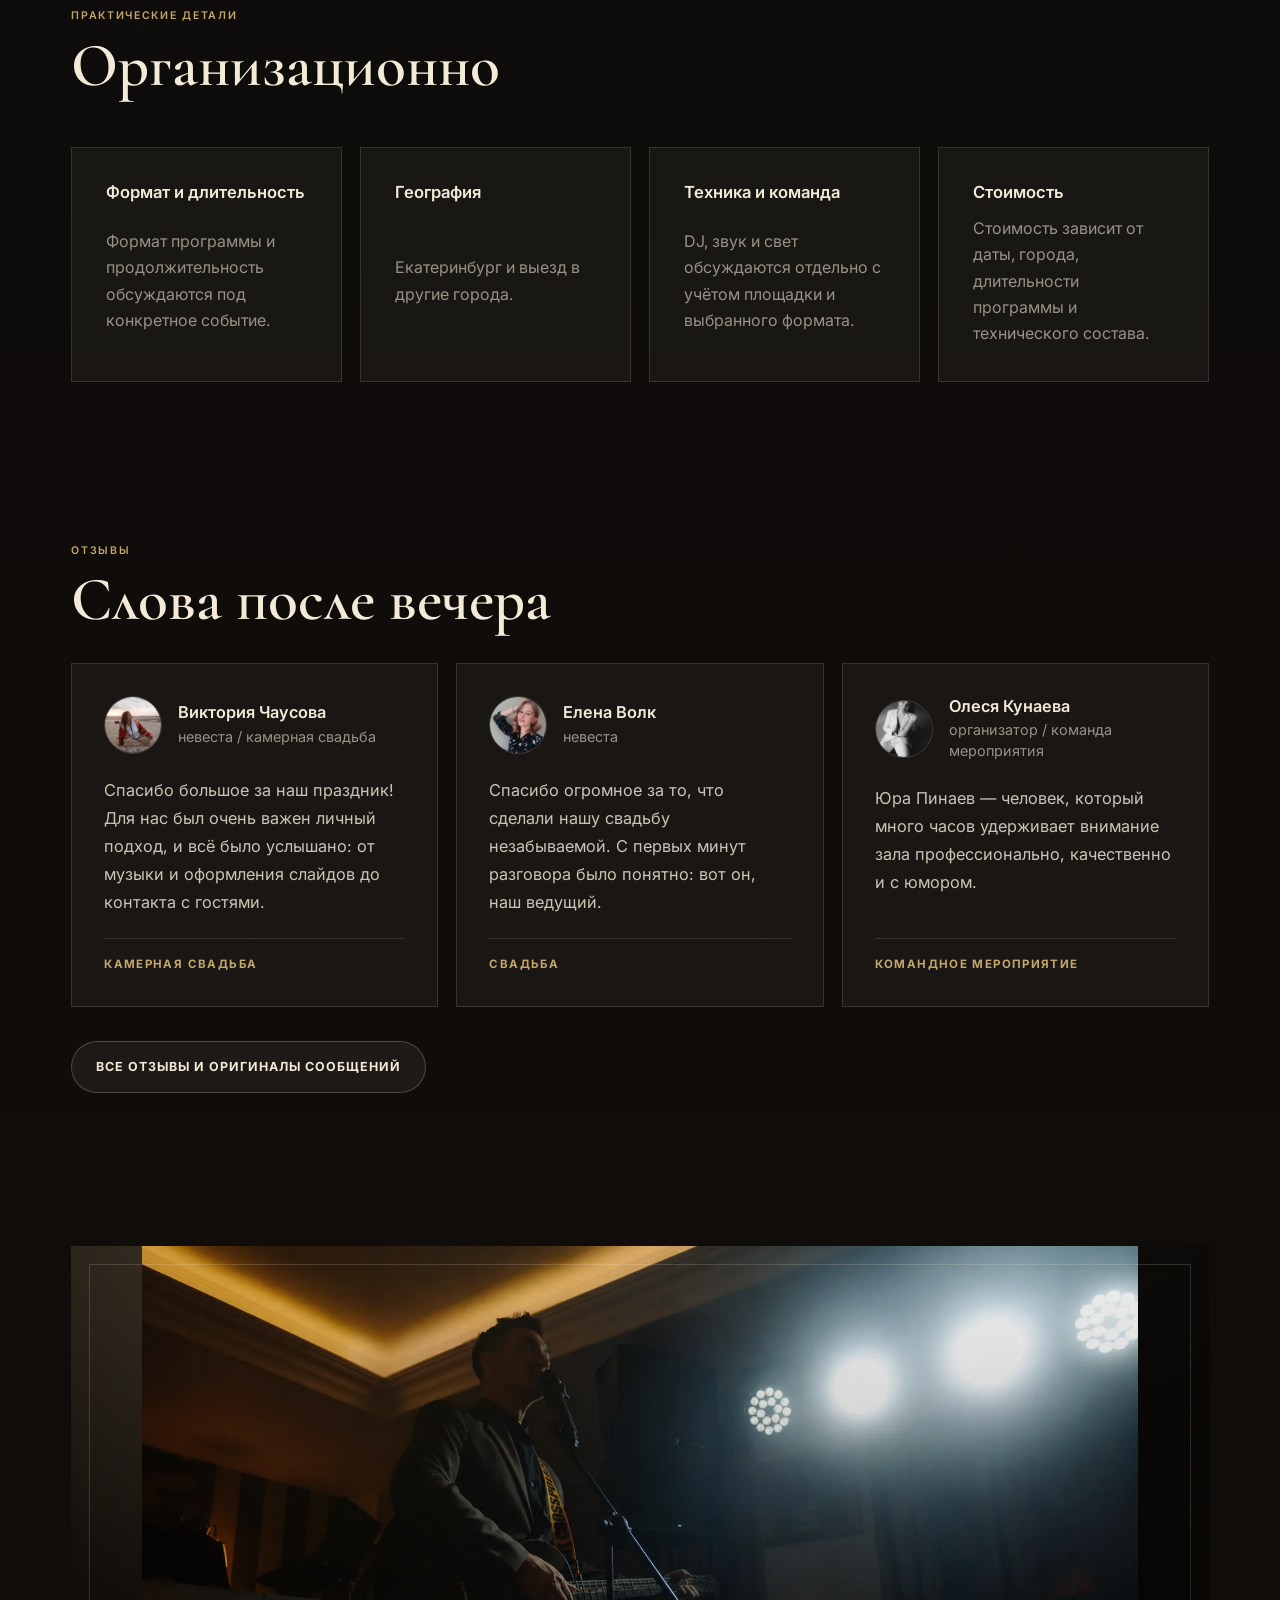
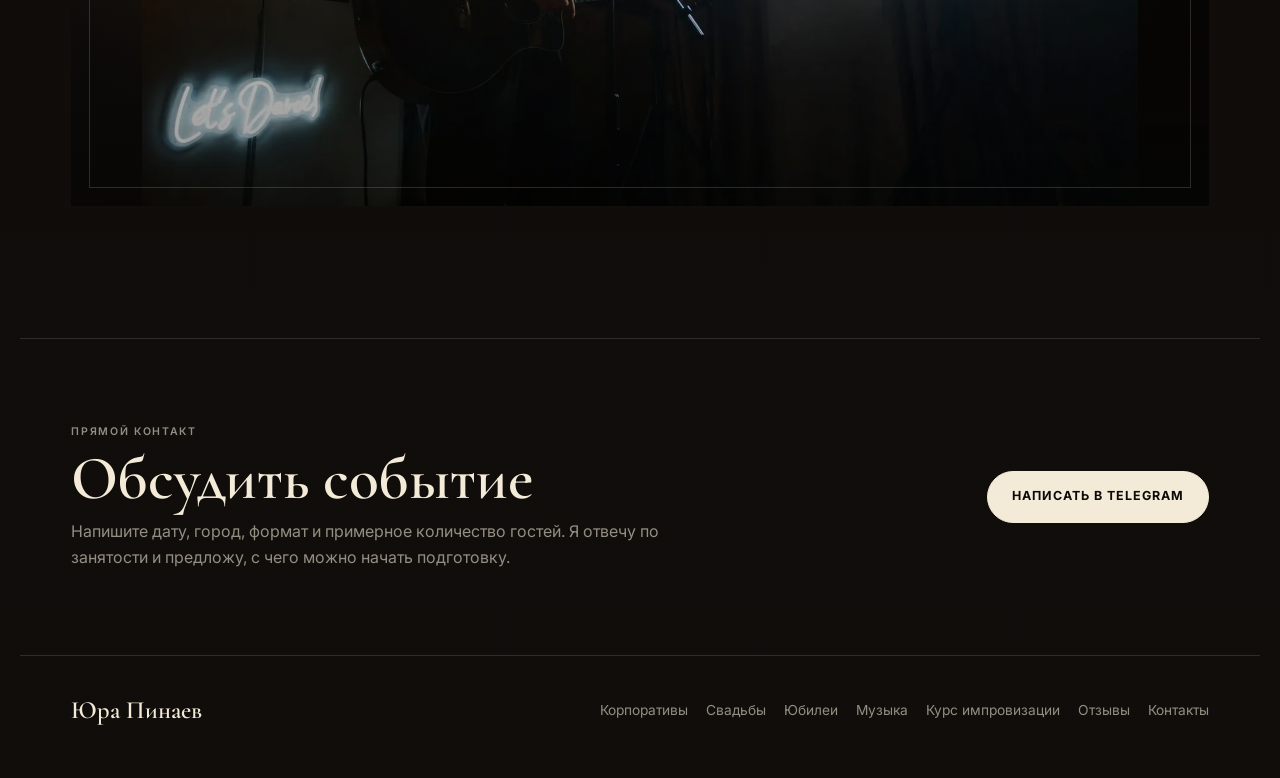
==== commit 29e27325: "Update improv course launch schedule and pricing" ====
--- a/index.html
+++ b/index.html
@@ -60,7 +60,7 @@
           <p class="eyebrow">Екатеринбург и выезд в другие города</p>
 
           <a class="improv-home-chip" href="improv/">
-            Курс импровизации «НЕ ТЕРЯЙСЯ» · пробное 15 сентября
+            Курс импровизации «НЕ ТЕРЯЙСЯ» · старт со следующего вторника
             <span aria-hidden="true">→</span>
           </a>
 
@@ -130,24 +130,24 @@
 
     <section class="improv-promo section-reveal" aria-labelledby="improv-promo-title">
       <div class="improv-promo__copy">
-        <p class="eyebrow">Набор в Екатеринбурге</p>
+        <p class="eyebrow">Курс в Екатеринбурге</p>
         <h2 id="improv-promo-title">НЕ ТЕРЯЙСЯ</h2>
-        <p class="improv-promo__lead">Авторский курс импровизации для жизни и сцены: быстрее реагировать, меньше зависать, свободнее чувствовать себя перед людьми и находить смешное без заготовок.</p>
+        <p class="improv-promo__lead">Курс «НЕ ТЕРЯЙСЯ» стартует со следующего вторника. Занятия проходят по вторникам с 19:00 до 22:00. На первое занятие ещё можно прийти как на пробное и после решить, присоединяться ли к основной группе.</p>
         <div class="improv-promo__meta" aria-label="Детали пробного занятия">
-          <span>15 сентября</span>
-          <span>19:00</span>
-          <span>2,5 часа</span>
+          <span>По вторникам</span>
+          <span>19:00–22:00</span>
+          <span>3 часа</span>
           <span>700 ₽</span>
         </div>
         <div class="improv-promo__actions">
-          <a class="button" href="improv/">Курс и запись на пробное</a>
+          <a class="button" href="https://yurapinaev.ru/improv/">Попробовать первое занятие</a>
           <span>700 ₽ зачтутся в стоимость курса, если продолжишь.</span>
         </div>
       </div>
       <div class="improv-promo__stamp" aria-hidden="true">
-        <span>ПРОБНОЕ</span>
-        <strong>15.09</strong>
-        <small>19:00</small>
+        <span>ЗАНЯТИЯ</span>
+        <strong>ВТ</strong>
+        <small>19:00–22:00</small>
       </div>
     </section>
 
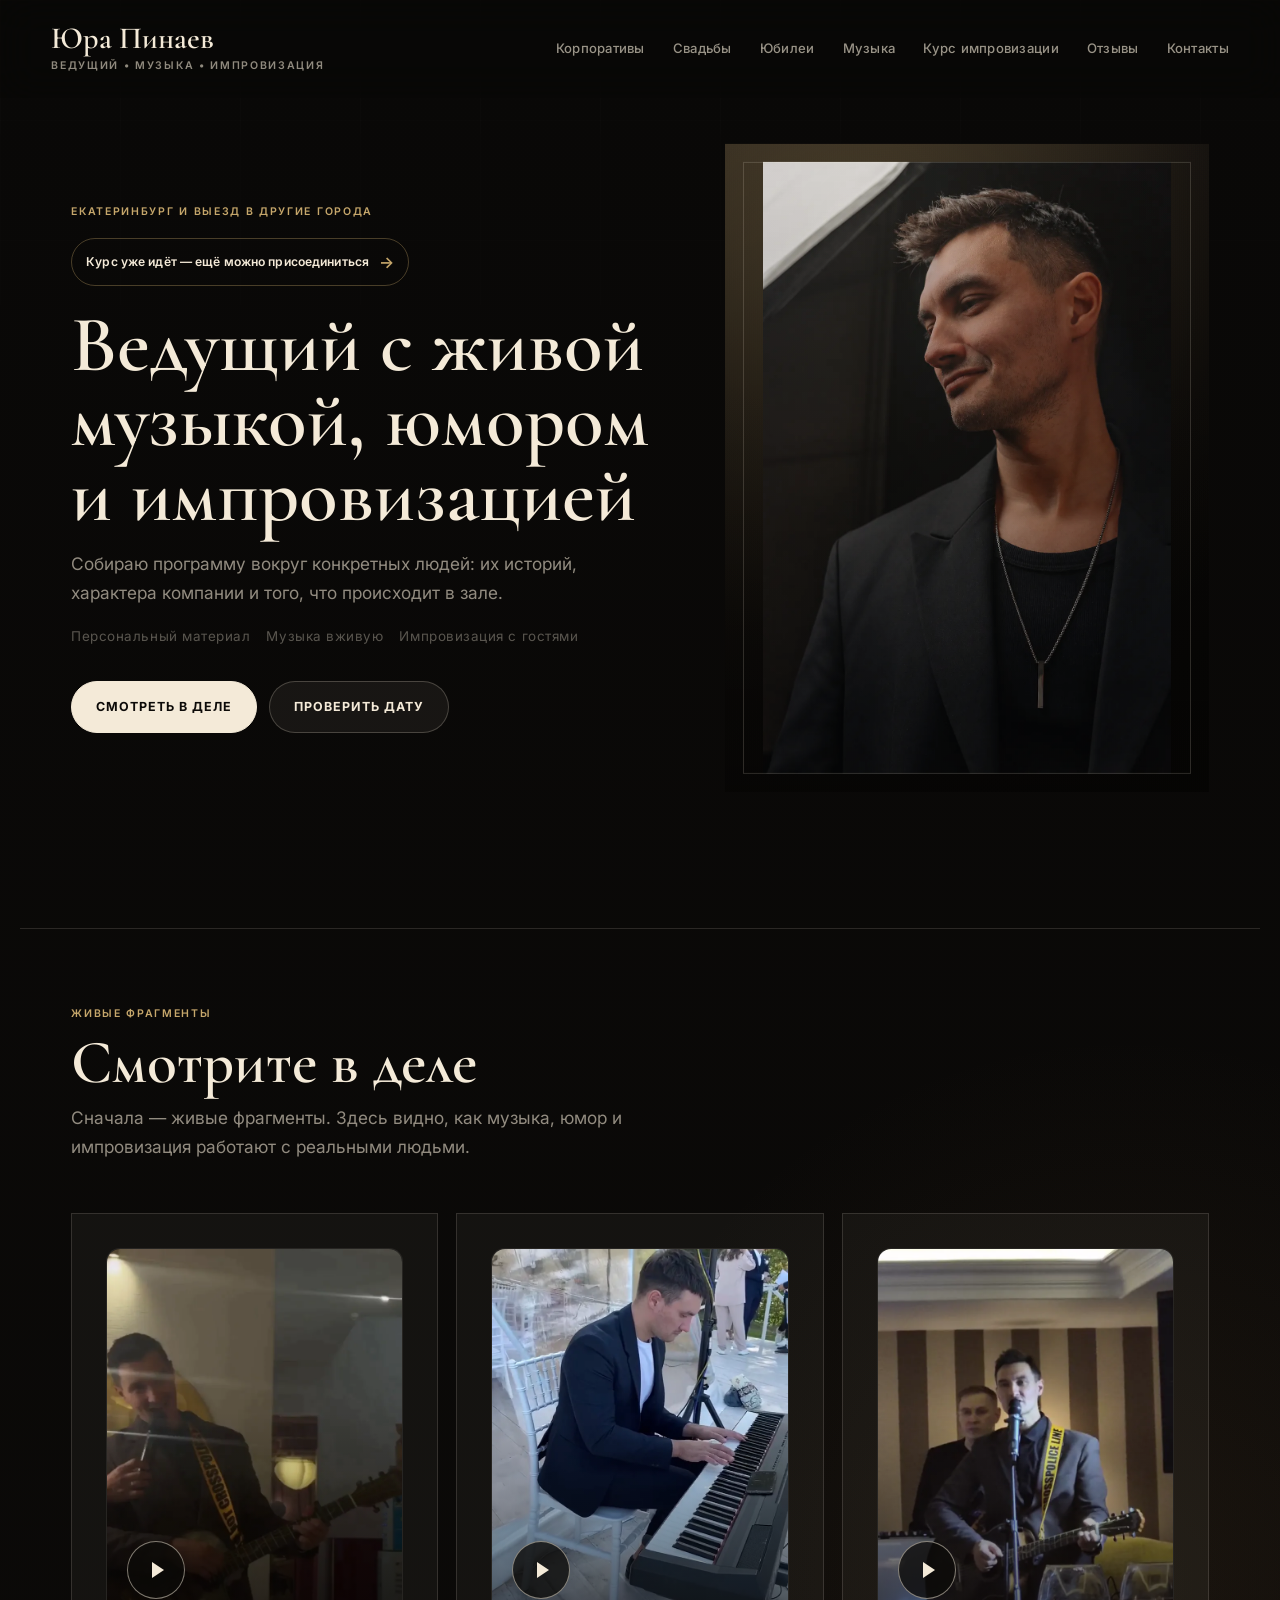
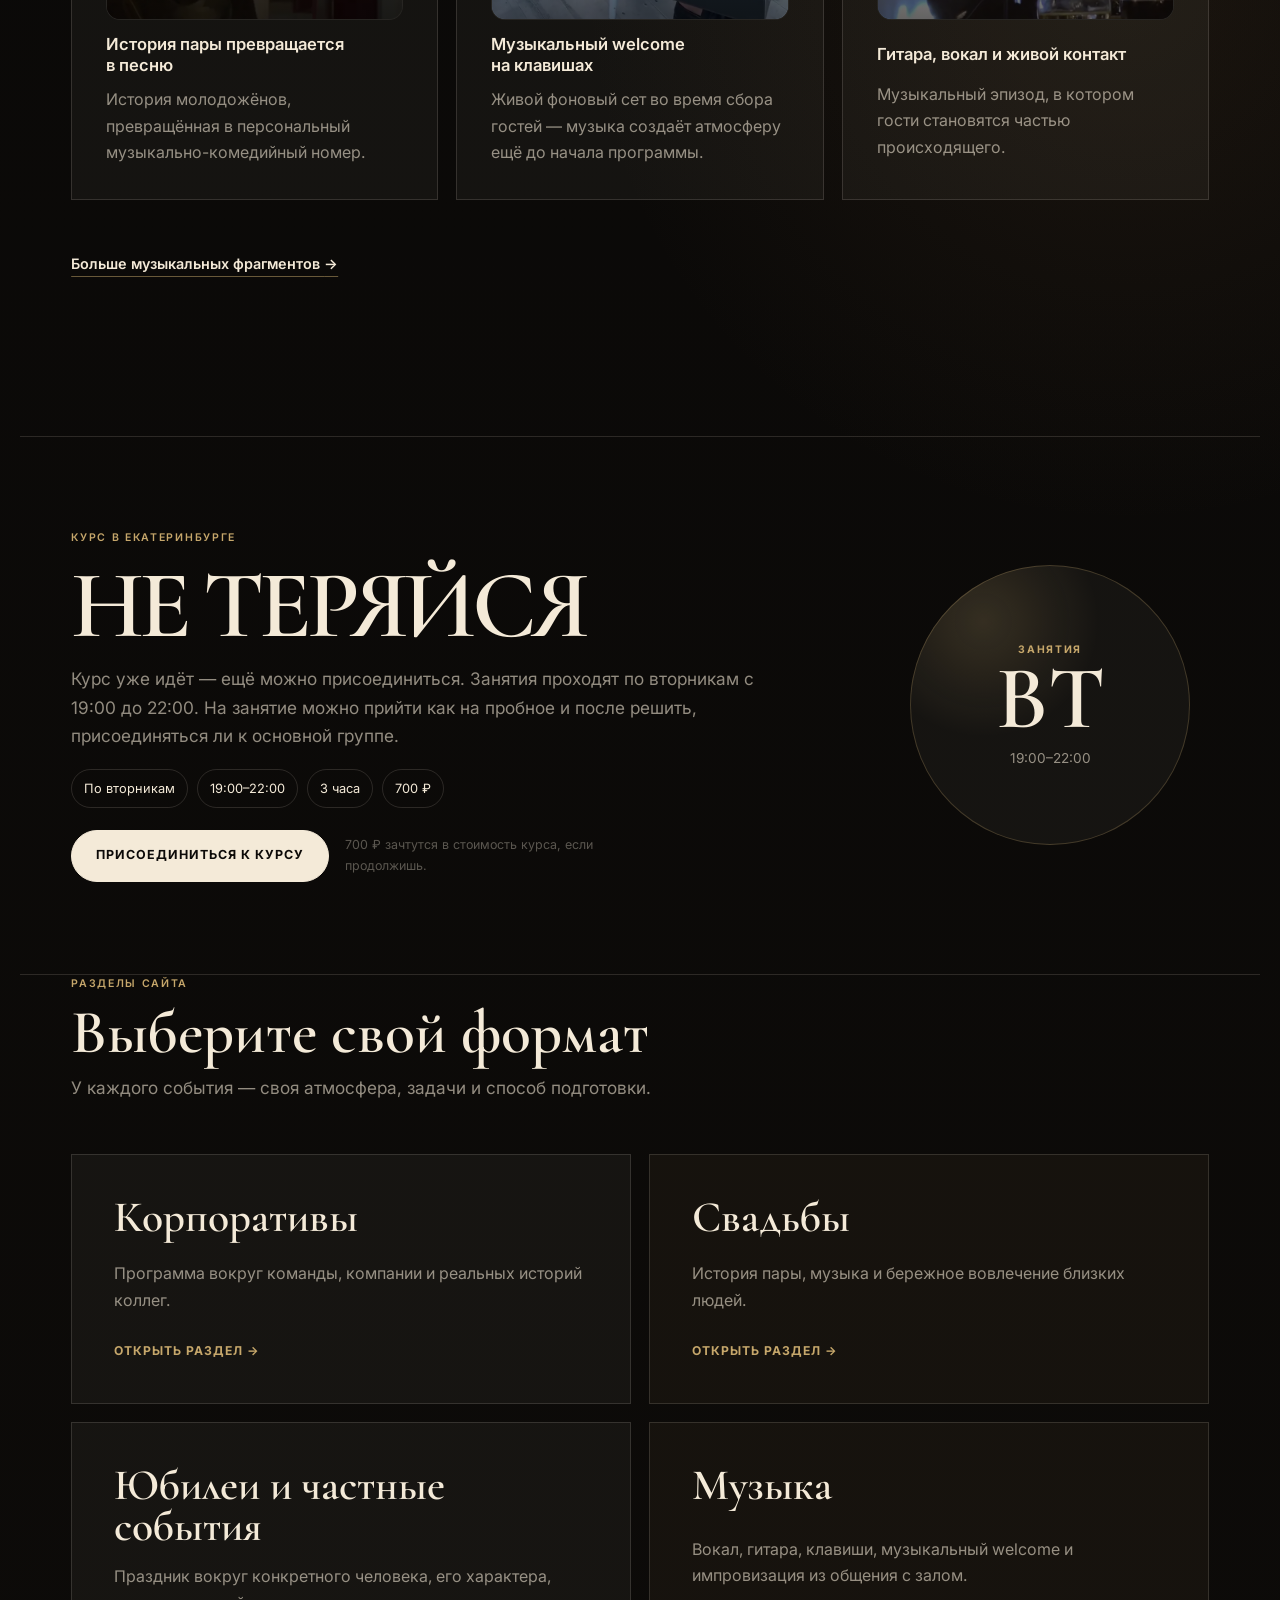
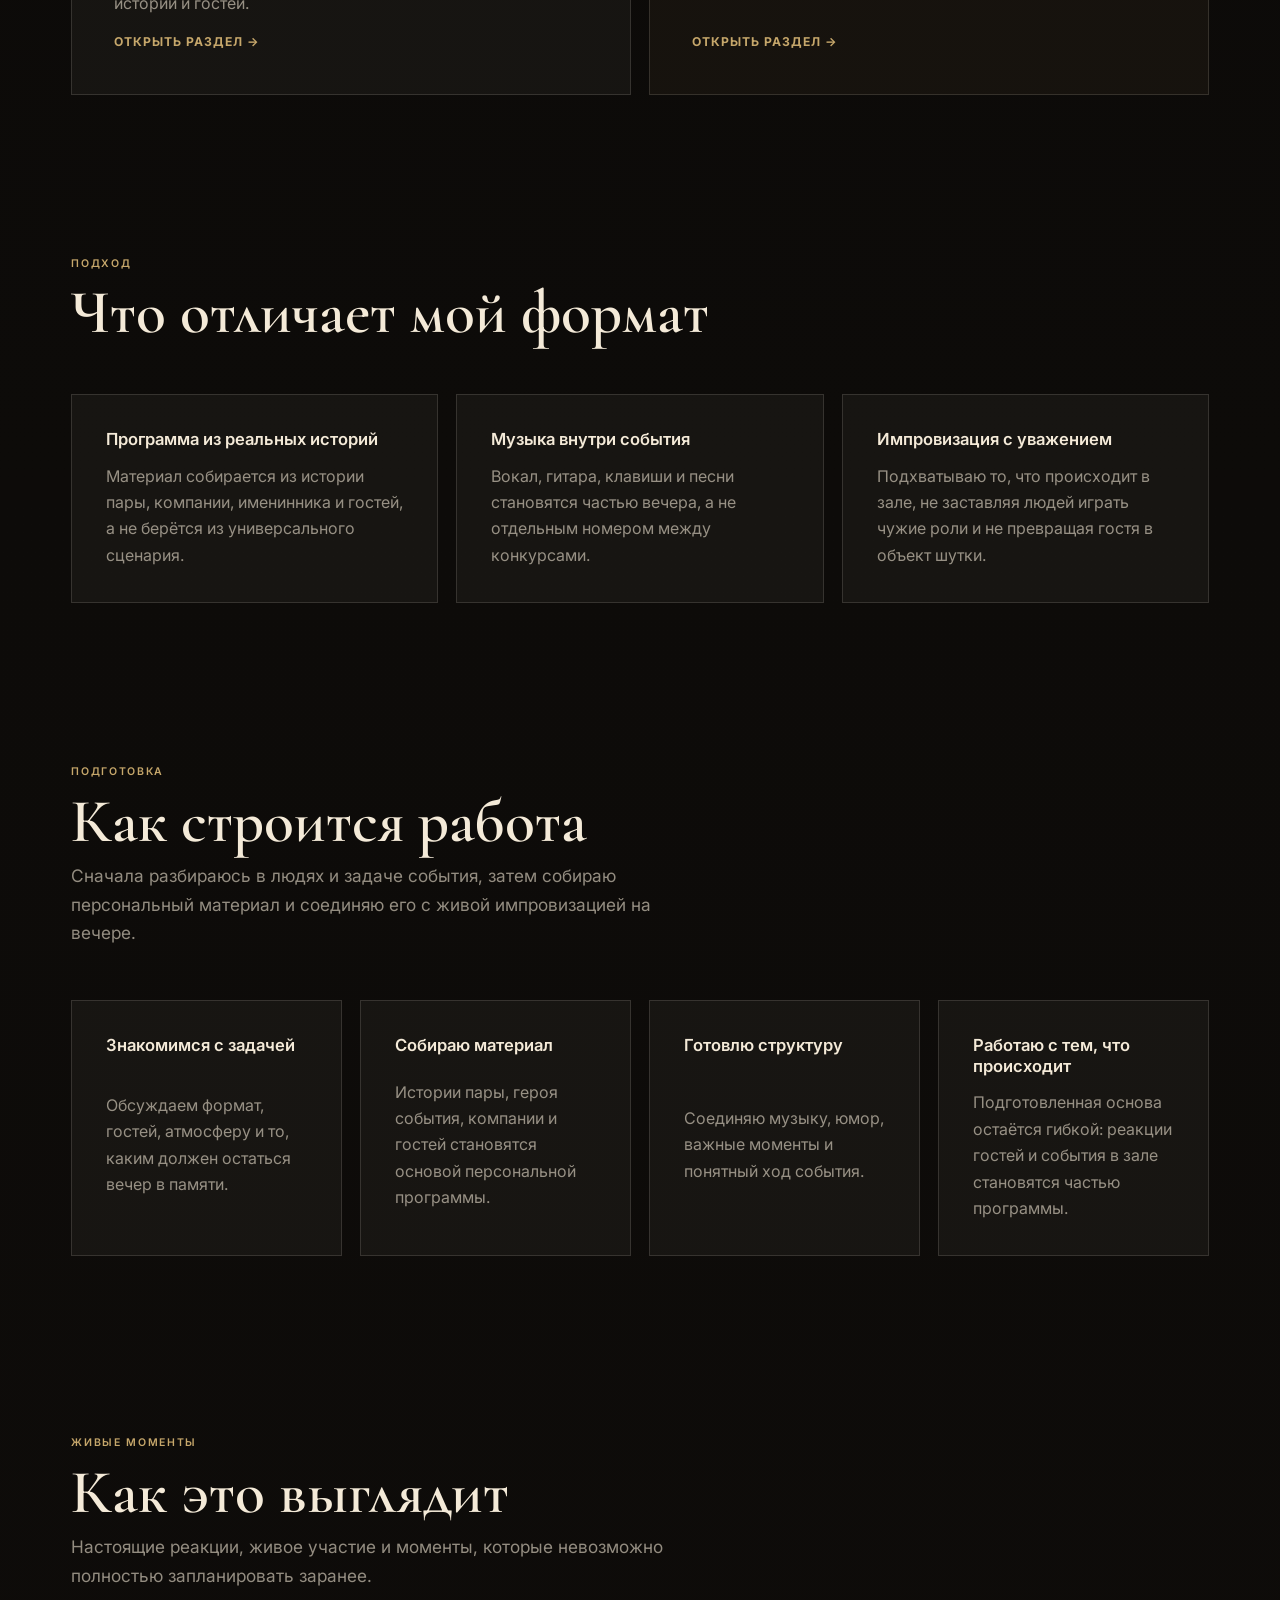
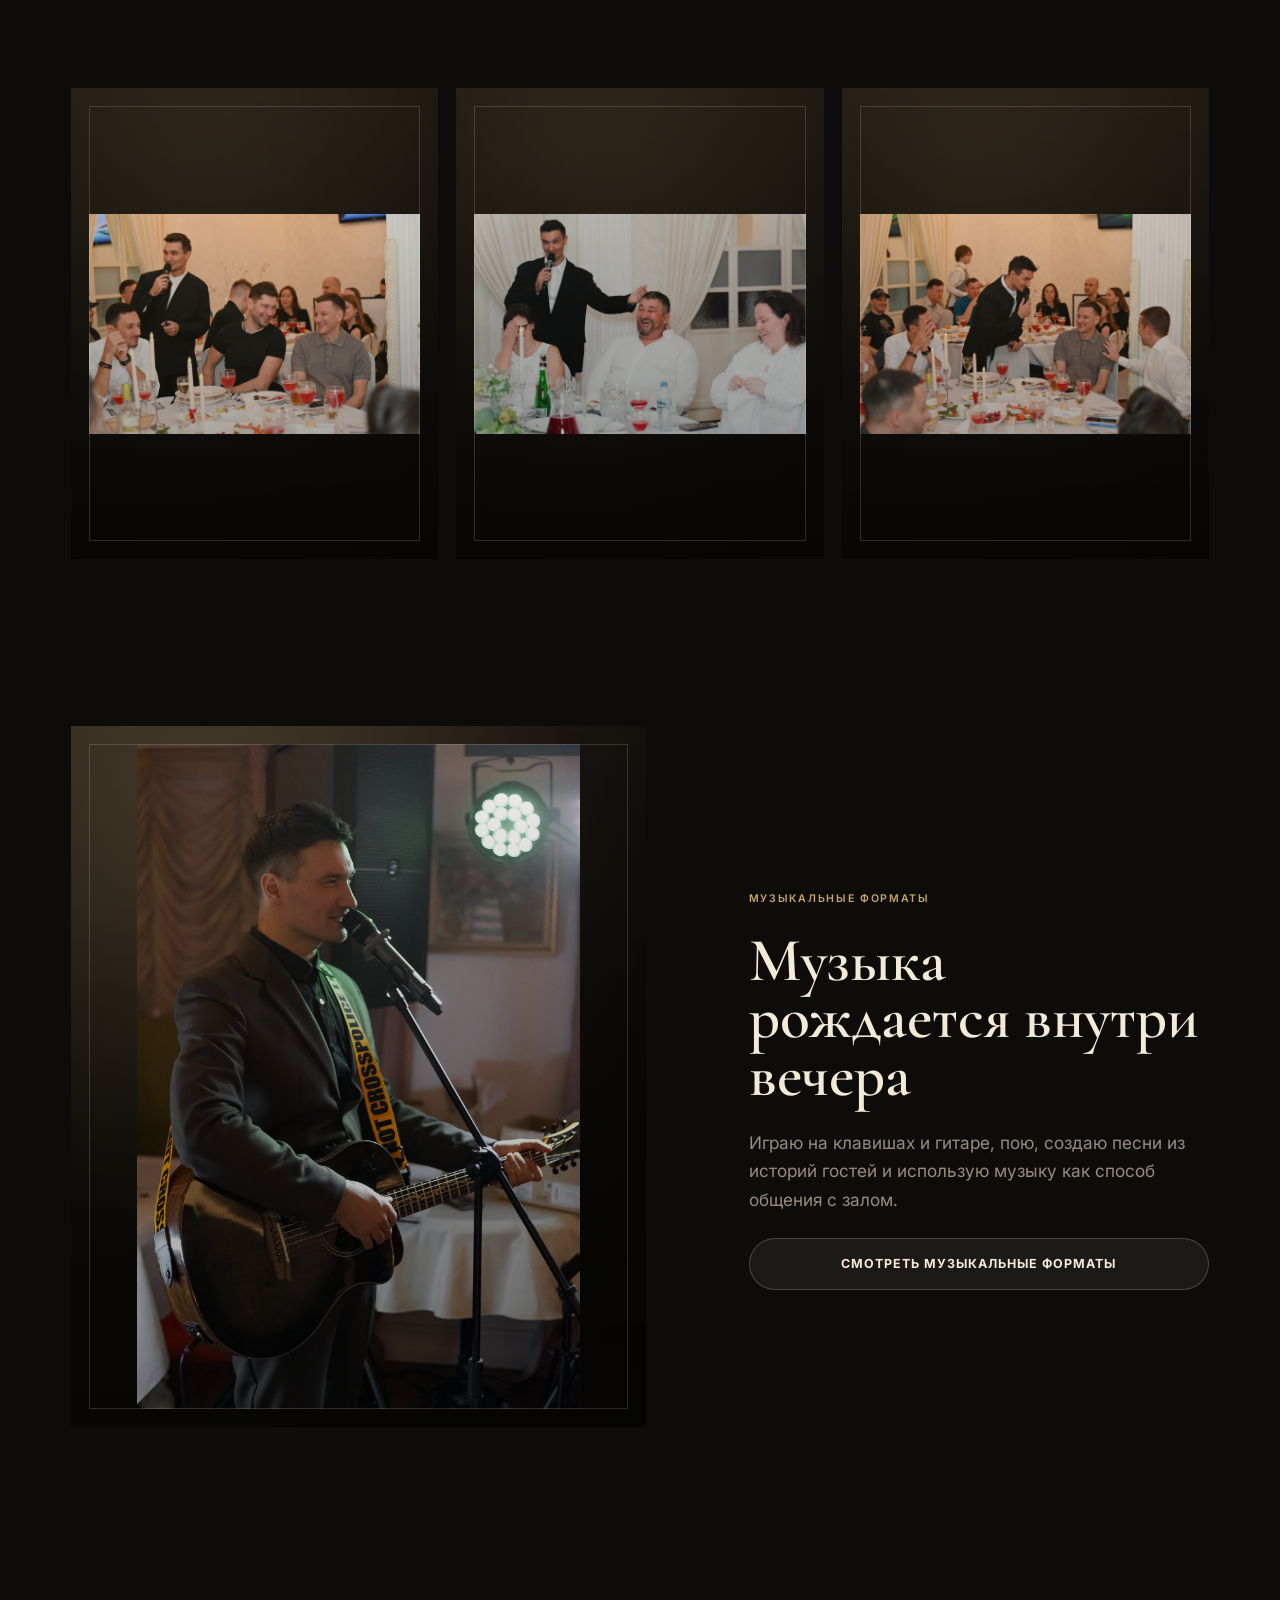
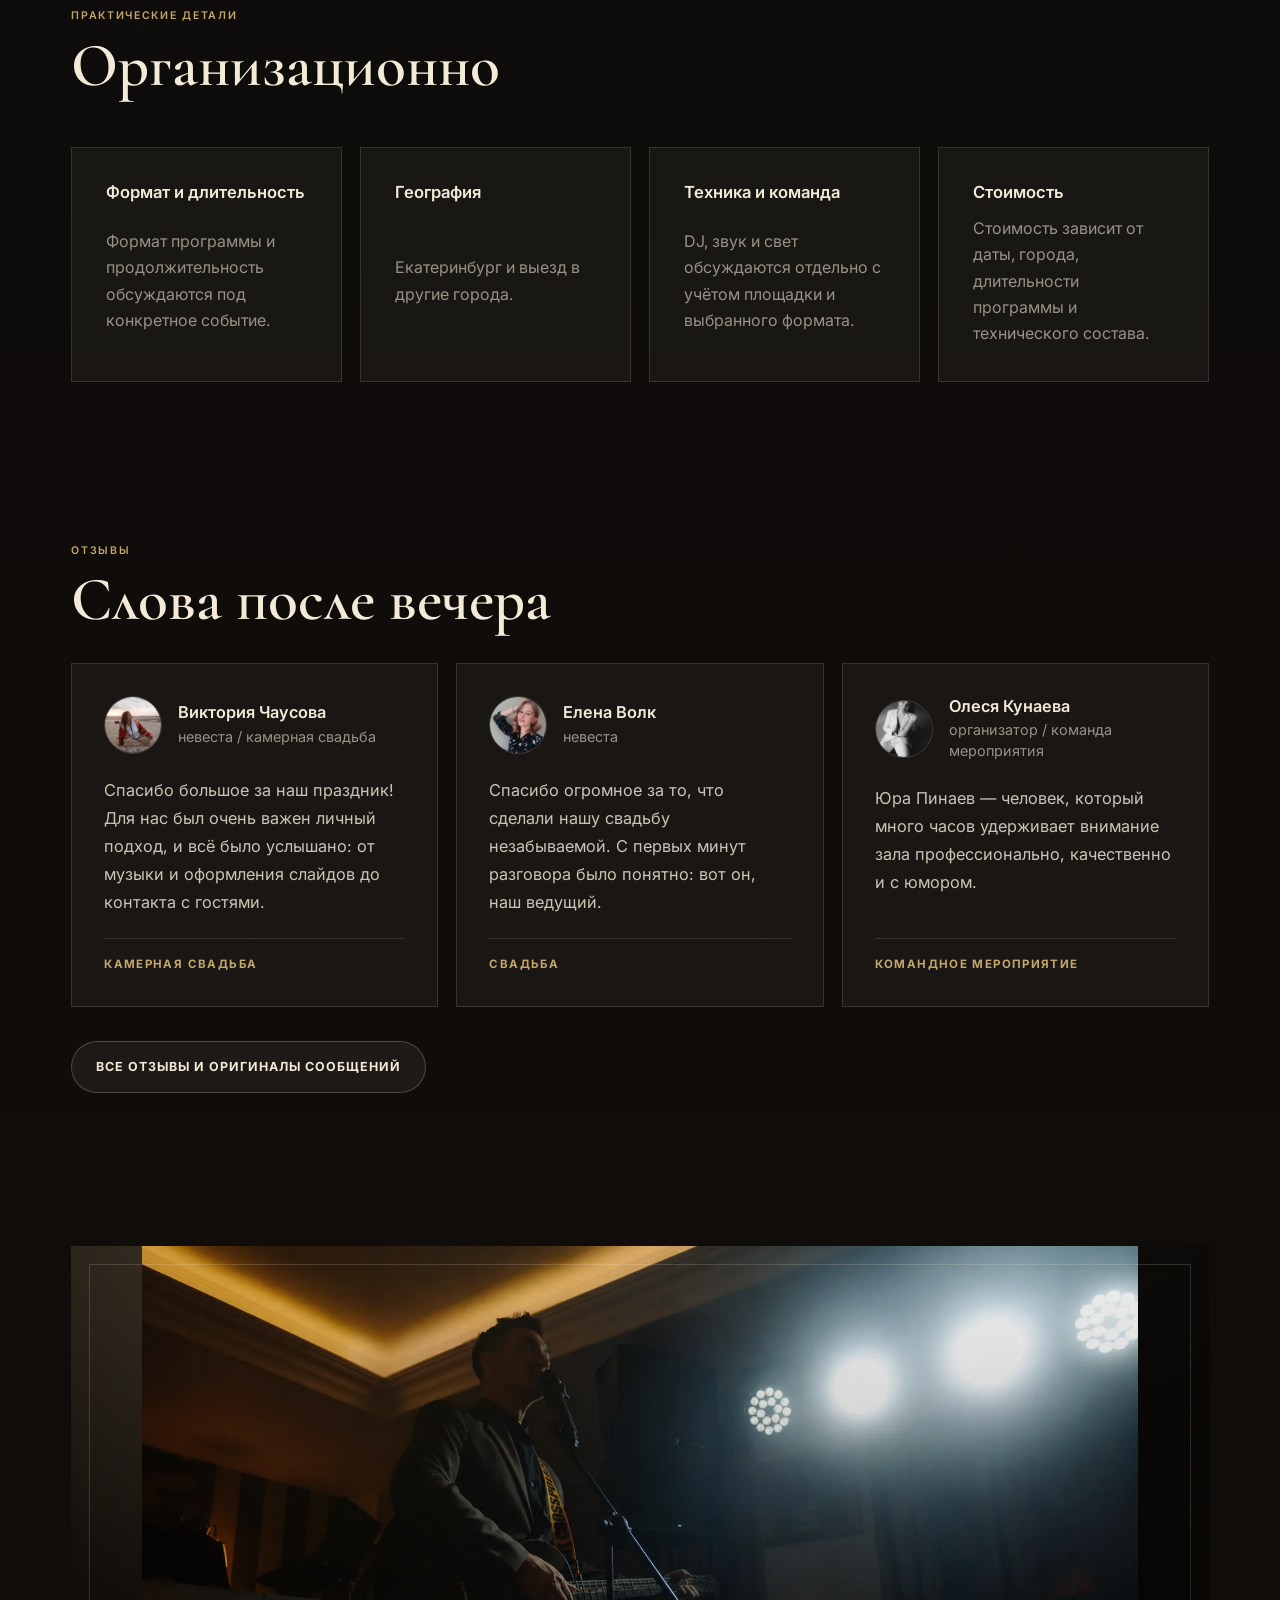
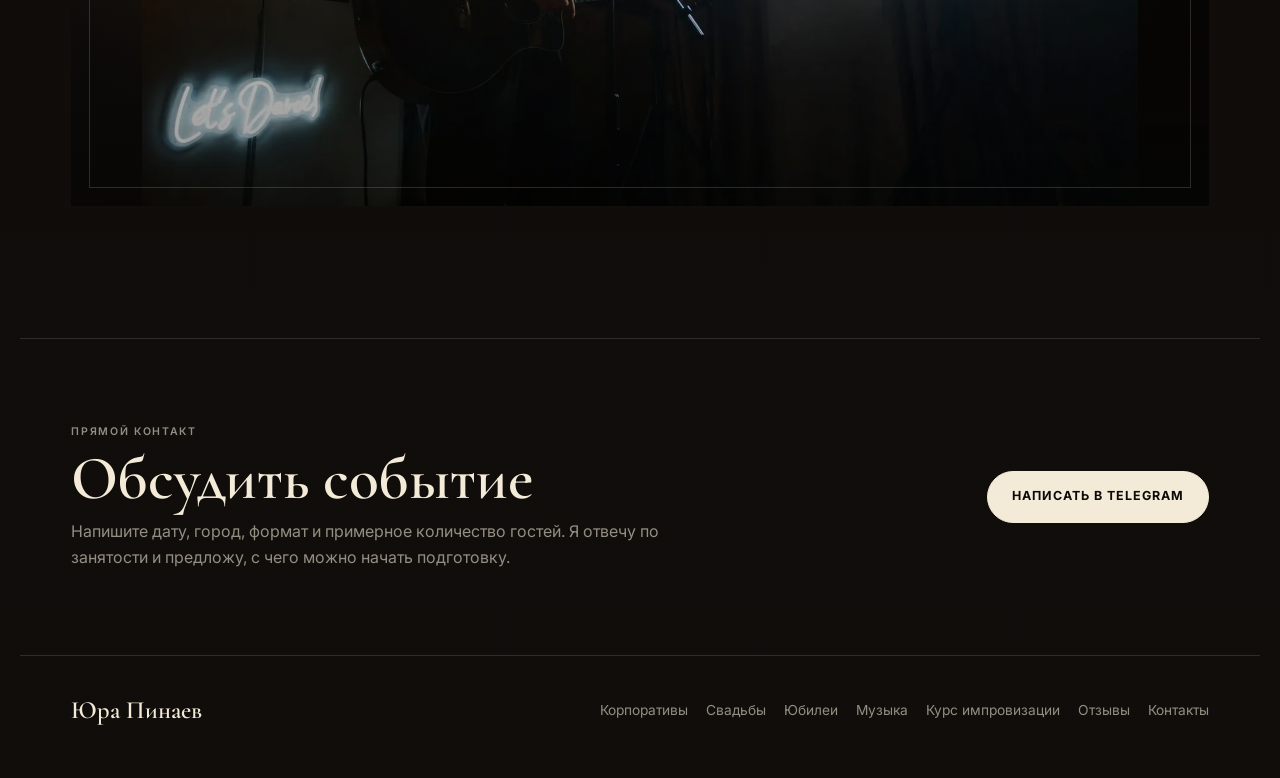
==== commit 47e16631: "Обновлён статус курса на главной странице" ====
--- a/index.html
+++ b/index.html
@@ -60,7 +60,7 @@
           <p class="eyebrow">Екатеринбург и выезд в другие города</p>
 
           <a class="improv-home-chip" href="improv/">
-            Курс импровизации «НЕ ТЕРЯЙСЯ» · старт со следующего вторника
+            Курс уже идёт — ещё можно присоединиться
             <span aria-hidden="true">→</span>
           </a>
 
@@ -132,7 +132,7 @@
       <div class="improv-promo__copy">
         <p class="eyebrow">Курс в Екатеринбурге</p>
         <h2 id="improv-promo-title">НЕ ТЕРЯЙСЯ</h2>
-        <p class="improv-promo__lead">Курс «НЕ ТЕРЯЙСЯ» стартует со следующего вторника. Занятия проходят по вторникам с 19:00 до 22:00. На первое занятие ещё можно прийти как на пробное и после решить, присоединяться ли к основной группе.</p>
+        <p class="improv-promo__lead">Курс уже идёт — ещё можно присоединиться. Занятия проходят по вторникам с 19:00 до 22:00. На занятие можно прийти как на пробное и после решить, присоединяться ли к основной группе.</p>
         <div class="improv-promo__meta" aria-label="Детали пробного занятия">
           <span>По вторникам</span>
           <span>19:00–22:00</span>
@@ -140,7 +140,7 @@
           <span>700 ₽</span>
         </div>
         <div class="improv-promo__actions">
-          <a class="button" href="https://yurapinaev.ru/improv/">Попробовать первое занятие</a>
+          <a class="button" href="https://yurapinaev.ru/improv/">Присоединиться к курсу</a>
           <span>700 ₽ зачтутся в стоимость курса, если продолжишь.</span>
         </div>
       </div>
